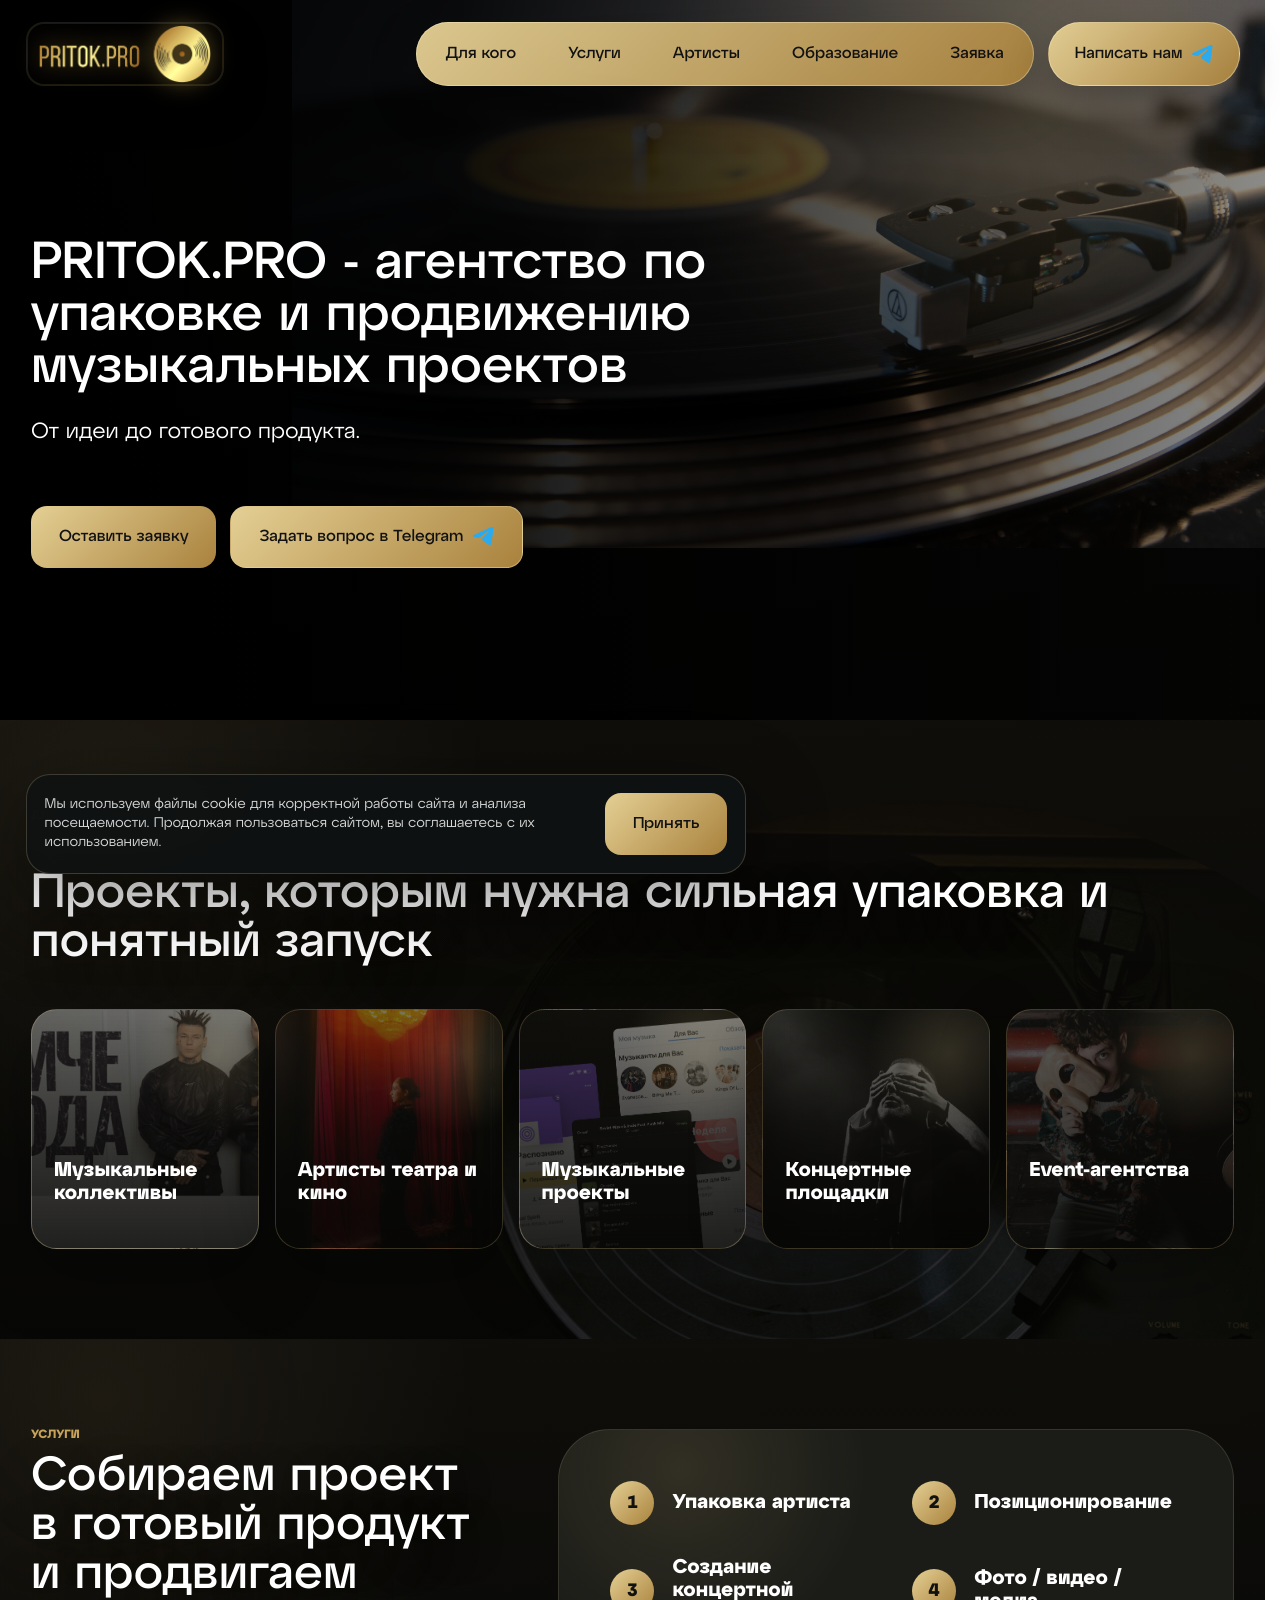
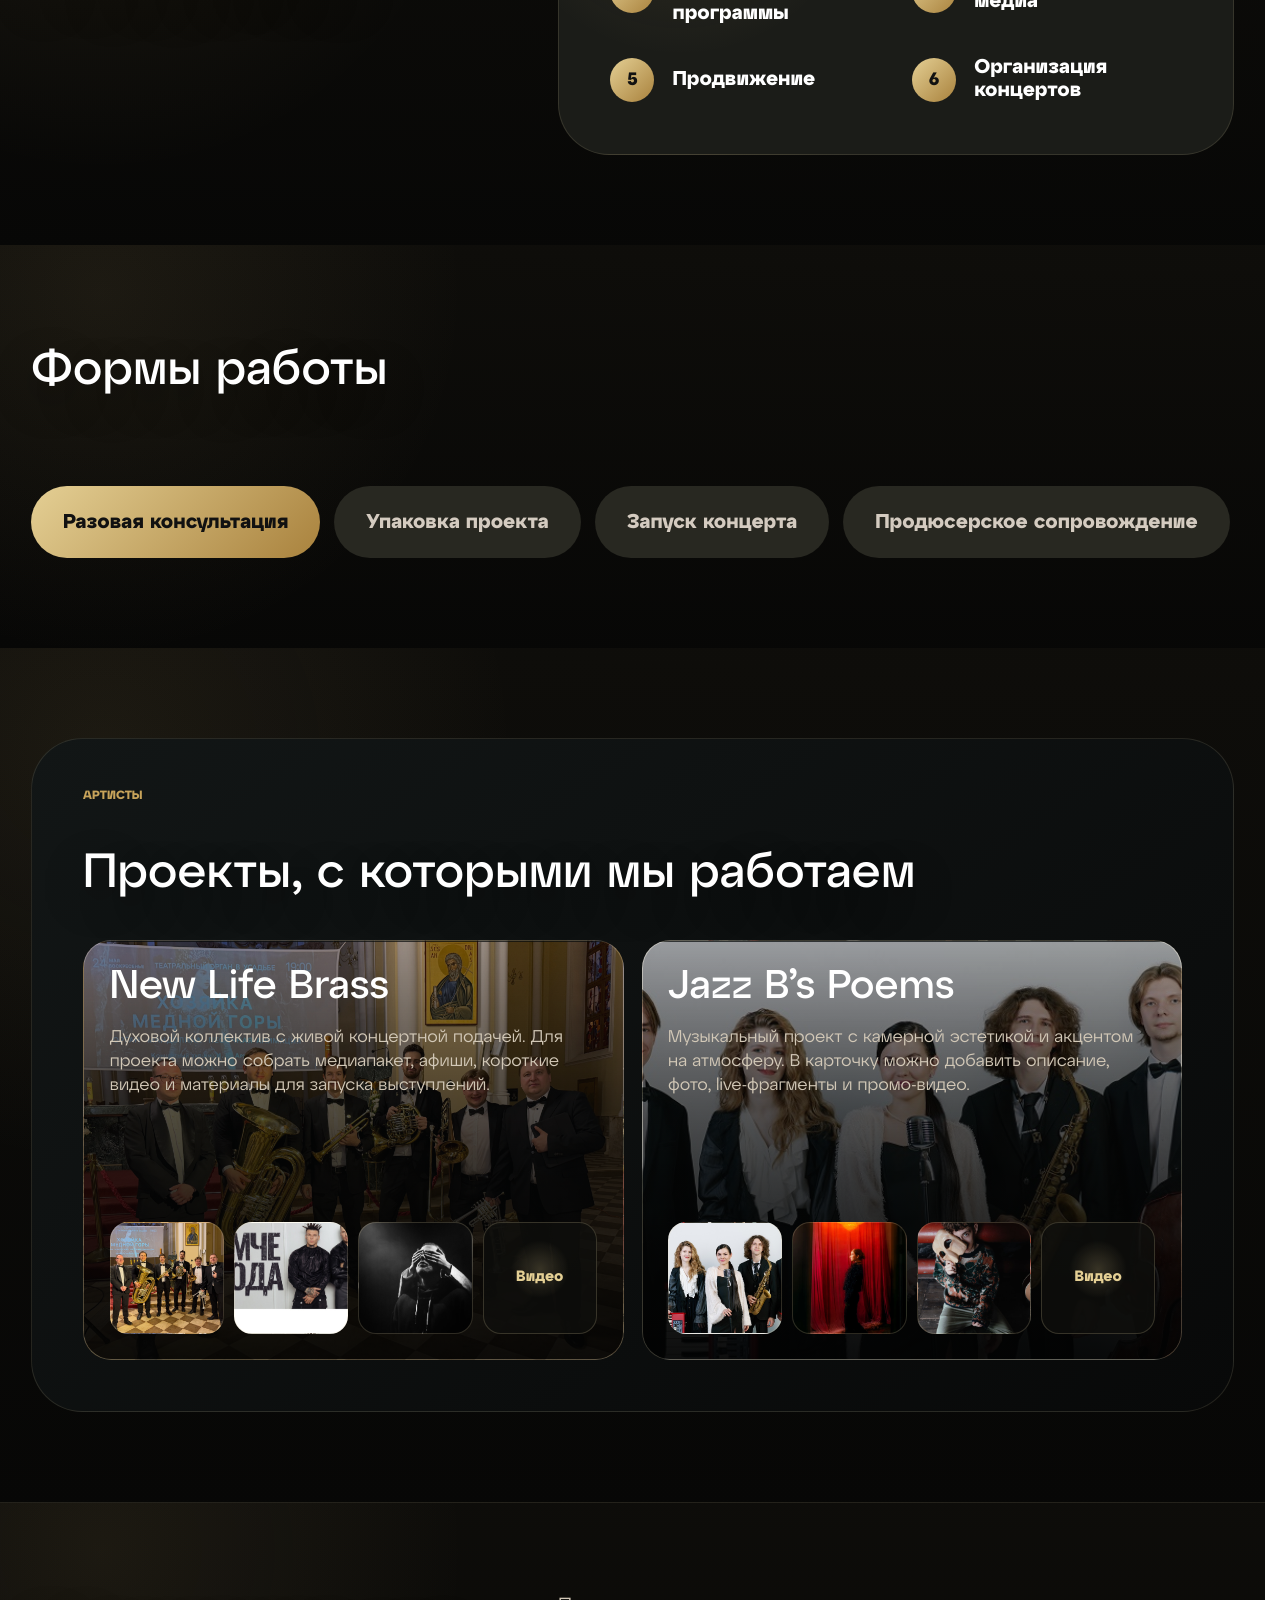
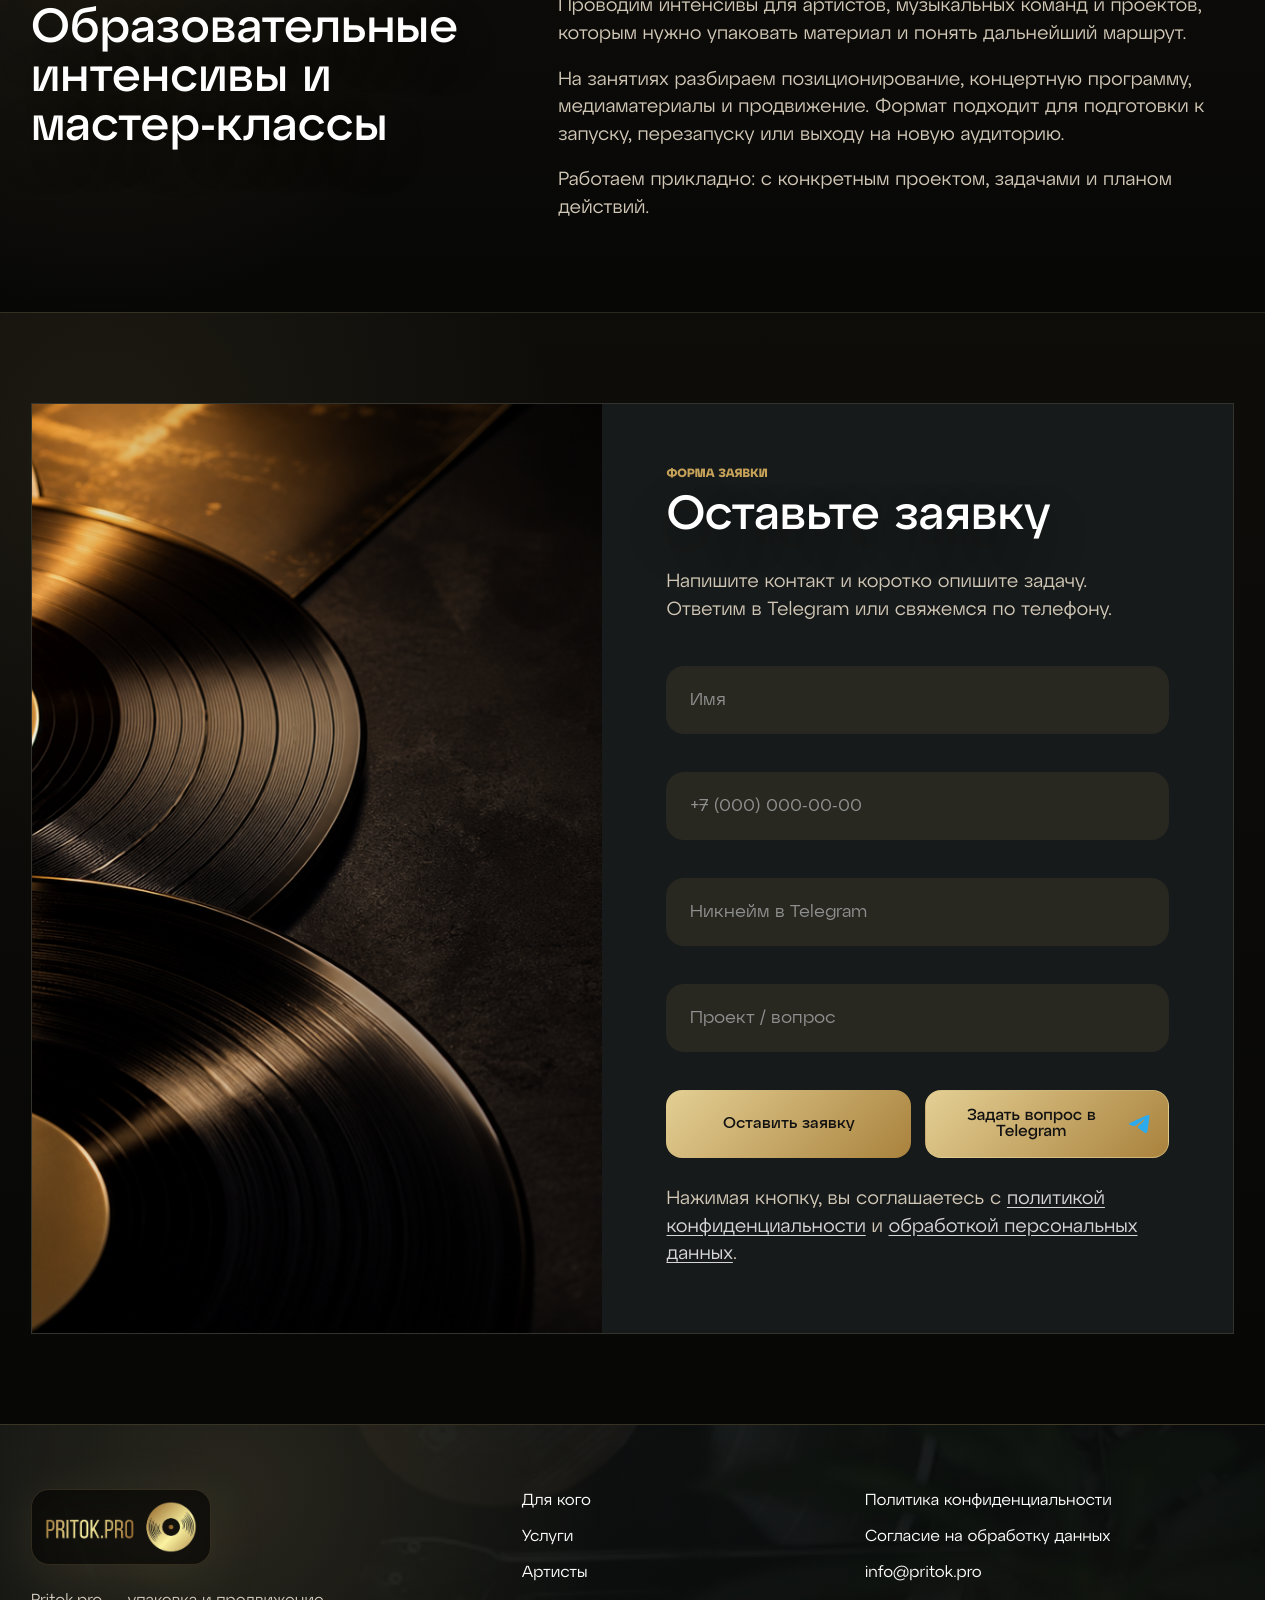
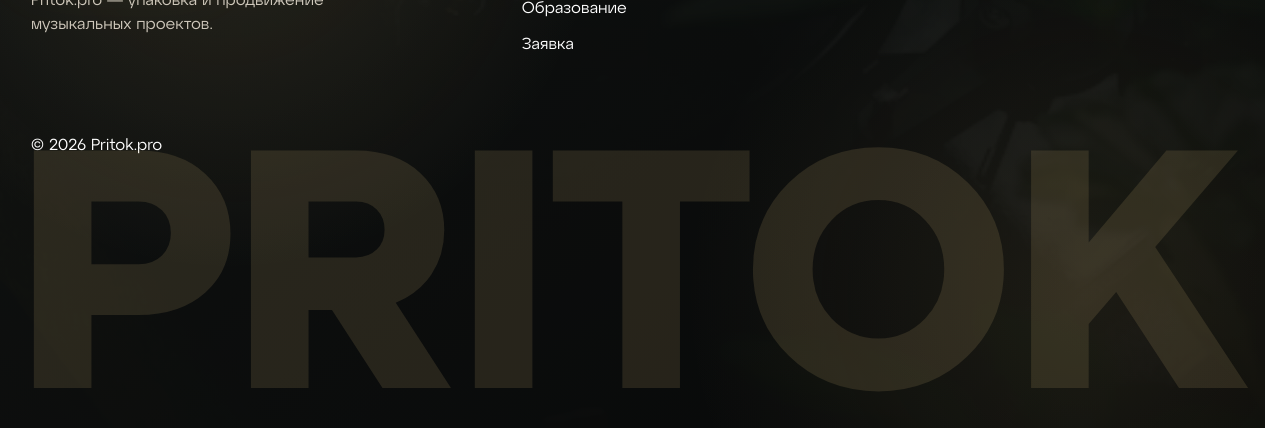
==== index.html @ 932393d8 "Remove card number badges" ====
<!doctype html>
<html lang="ru">
<head>
  <meta charset="utf-8">
  <meta name="viewport" content="width=device-width, initial-scale=1">
  <title>Pritok.pro — упаковка и продвижение музыкальных проектов</title>
  <link rel="icon" href="assets/favicon (2).png" type="image/x-icon">
  <meta name="description" content="Pritok.pro — агентство по упаковке и продвижению музыкальных проектов. От идеи до готового продукта.">
  <link rel="stylesheet" href="styles.css">
</head>
<body>
  <header class="site-header" aria-label="Главная навигация">
    <a class="brand" href="#top" aria-label="Pritok.pro">
      <img src="assets/pritok-logo.png" alt="Pritok.pro">
    </a>

    <nav class="header-nav" aria-label="Основное меню">
      <a href="#audience">Для кого</a>
      <a href="#services">Услуги</a>
      <a href="#artists">Артисты</a>
      <a href="#education">Образование</a>
      <a href="#contact">Заявка</a>
    </nav>

    <a class="header-telegram telegram-link" href="https://t.me/" target="_blank" rel="noreferrer">
      <span>Написать нам</span>
      <img class="telegram-icon" src="assets/Path-3.svg" alt="" aria-hidden="true">
    </a>

    <button class="menu-button" type="button" data-menu-open aria-label="Открыть меню" aria-expanded="false">
      <span></span>
      <span></span>
      <span></span>
    </button>
  </header>

  <aside class="service-menu" data-menu aria-hidden="true">
    <div class="service-menu__panel">
      <a href="#audience">Для кого мы работаем</a>
      <a href="#services">Услуги</a>
      <a href="#formats">Формы работы</a>
      <a href="#artists">Артисты</a>
      <a href="#education">Образование</a>
      <a href="#contact">Оставить заявку</a>
    </div>
    <a class="service-menu__telegram telegram-link" href="https://t.me/" target="_blank" rel="noreferrer">
      <span>Написать нам</span>
      <img class="telegram-icon" src="assets/Path-3.svg" alt="" aria-hidden="true">
    </a>
  </aside>

  <main id="top">
    <section class="hero section-dark" aria-labelledby="hero-title">
      <div class="hero-media" aria-hidden="true"></div>
      <div class="container hero__inner">
        <div class="hero-copy">
          <h1 id="hero-title">PRITOK.PRO - агентство по упаковке и продвижению музыкальных проектов</h1>
          <p class="hero-lead">От идеи до готового продукта.</p>
          <div class="hero-action">
            <a class="button button--primary" href="#contact">Оставить заявку</a>
            <a class="button button--dark telegram-link" href="https://t.me/" target="_blank" rel="noreferrer">
              <span>Задать вопрос в Telegram</span>
              <img class="telegram-icon" src="assets/Path-3.svg" alt="" aria-hidden="true">
            </a>
          </div>
        </div>
      </div>
    </section>

    <section id="audience" class="audience section-dark" aria-labelledby="audience-title">
      <div class="container">
        <div class="section-head">
          <p class="eyebrow">Для кого мы работаем</p>
          <h2 id="audience-title">Проекты, которым нужна сильная упаковка и понятный запуск</h2>
        </div>

        <div class="audience-grid" aria-label="Категории клиентов">
          <article class="audience-card">
            <h3>Музыкальные коллективы</h3>
          </article>
          <article class="audience-card">
            <h3>Артисты театра и кино</h3>
          </article>
          <article class="audience-card">
            <h3>Музыкальные проекты</h3>
          </article>
          <article class="audience-card">
            <h3>Концертные площадки</h3>
          </article>
          <article class="audience-card audience-card--wide">
            <h3>Event-агентства</h3>
          </article>
        </div>
      </div>
    </section>

    <section id="services" class="services section-dark" aria-labelledby="services-title">
      <div class="container services-layout">
        <div class="services-copy">
          <p class="eyebrow">Услуги</p>
          <h2 id="services-title">Собираем проект в готовый продукт и продвигаем</h2>
        </div>
        <div class="services-board">
          <ol class="service-list">
            <li><span>1</span><p>Упаковка артиста</p></li>
            <li><span>2</span><p>Позиционирование</p></li>
            <li><span>3</span><p>Создание концертной программы</p></li>
            <li><span>4</span><p>Фото / видео / медиа</p></li>
            <li><span>5</span><p>Продвижение</p></li>
            <li><span>6</span><p>Организация концертов</p></li>
          </ol>
        </div>
      </div>
    </section>

    <section id="formats" class="formats section-dark" aria-labelledby="formats-title">
      <div class="container formats-layout">
        <h2 id="formats-title">Формы работы</h2>
        <div class="format-pills" aria-label="Формы работы">
          <span>Разовая консультация</span>
          <span>Упаковка проекта</span>
          <span>Запуск концерта</span>
          <span>Продюсерское сопровождение</span>
        </div>
      </div>
    </section>

    <section id="artists" class="artists-section section-dark" aria-labelledby="artists-title">
      <div class="container artists-layout">
        <div class="section-head">
          <p class="eyebrow">Артисты</p>
          <h2 id="artists-title">Проекты, с которыми мы работаем</h2>
        </div>
        <div class="artist-list">
          <article class="artist-card artist-card--newlife">
            <div class="artist-card__content">
              <h3>New Life Brass</h3>
              <p>Духовой коллектив с живой концертной подачей. Для проекта можно собрать медиапакет, афиши, короткие видео и материалы для запуска выступлений.</p>
            </div>
            <div class="artist-media" aria-label="Материалы New Life Brass">
              <div class="artist-media__item artist-media__photo artist-media__photo--main"></div>
              <div class="artist-media__item artist-media__photo artist-media__photo--second"></div>
              <div class="artist-media__item artist-media__photo artist-media__photo--third"></div>
              <div class="artist-media__item artist-media__video"><span>Видео</span></div>
            </div>
          </article>
          <article class="artist-card artist-card--jazz">
            <div class="artist-card__content">
              <h3>Jazz B’s Poems</h3>
              <p>Музыкальный проект с камерной эстетикой и акцентом на атмосферу. В карточку можно добавить описание, фото, live-фрагменты и промо-видео.</p>
            </div>
            <div class="artist-media" aria-label="Материалы Jazz B’s Poems">
              <div class="artist-media__item artist-media__photo artist-media__photo--main"></div>
              <div class="artist-media__item artist-media__photo artist-media__photo--second"></div>
              <div class="artist-media__item artist-media__photo artist-media__photo--third"></div>
              <div class="artist-media__item artist-media__video"><span>Видео</span></div>
            </div>
          </article>
        </div>
      </div>
    </section>

    <section id="education" class="education section-dark" aria-labelledby="education-title">
      <div class="container education-layout">
        <div>
          <h2 id="education-title">Образовательные<br>интенсивы и<br>мастер-классы</h2>
        </div>
        <div class="education-text">
          <p>Проводим интенсивы для артистов, музыкальных команд и проектов, которым нужно упаковать материал и понять дальнейший маршрут.</p>
          <p>На занятиях разбираем позиционирование, концертную программу, медиаматериалы и продвижение. Формат подходит для подготовки к запуску, перезапуску или выходу на новую аудиторию.</p>
          <p>Работаем прикладно: с конкретным проектом, задачами и планом действий.</p>
        </div>
      </div>
    </section>

    <section id="contact" class="contact section-dark" aria-labelledby="contact-title">
      <div class="container contact-board">
        <div class="contact-visual" aria-hidden="true"></div>
        <div class="contact-content">
          <p class="eyebrow">Форма заявки</p>
          <h2 id="contact-title">Оставьте заявку</h2>
          <p>Напишите контакт и коротко опишите задачу. Ответим в Telegram или свяжемся по телефону.</p>
          <form class="contact-form" action="https://formsubmit.co/ajax/pritok.pro@mail.ru" method="POST" novalidate>
            <input type="hidden" name="_subject" value="Новая заявка с сайта Pritok.pro">
            <input type="hidden" name="_template" value="table">
            <input type="text" name="_honey" tabindex="-1" autocomplete="off" aria-hidden="true" class="form-honey">
            <label class="form-field">
              <input name="name" type="text" autocomplete="name" maxlength="80" placeholder="Имя" aria-label="Имя" data-validate="name">
              <span class="field-error" data-error-for="name" aria-live="polite"></span>
            </label>
            <label class="form-field">
              <input name="phone" type="tel" autocomplete="tel" inputmode="numeric" maxlength="18" placeholder="+7 (000) 000-00-00" aria-label="Телефон" data-validate="phone">
              <span class="field-error" data-error-for="phone" aria-live="polite"></span>
            </label>
            <label class="form-field">
              <input name="telegram" type="text" maxlength="32" placeholder="Никнейм в Telegram" aria-label="Никнейм в Telegram" data-validate="telegram">
              <span class="field-error" data-error-for="telegram" aria-live="polite"></span>
            </label>
            <label class="form-field">
              <input name="comment" type="text" maxlength="420" placeholder="Проект / вопрос" aria-label="Проект или вопрос" data-validate="comment">
              <span class="field-error" data-error-for="comment" aria-live="polite"></span>
            </label>
            <div class="contact-actions">
              <button class="button button--primary" type="submit">Оставить заявку</button>
              <a class="button button--dark telegram-link" href="https://t.me/" target="_blank" rel="noreferrer">
                <span>Задать вопрос в Telegram</span>
                <img class="telegram-icon" src="assets/Path-3.svg" alt="" aria-hidden="true">
              </a>
            </div>
          </form>
          <p class="form-note">Нажимая кнопку, вы соглашаетесь с <a href="privacy.html">политикой конфиденциальности</a> и <a href="consent.html">обработкой персональных данных</a>.</p>
          <p class="form-status" data-form-status role="status" aria-live="polite" hidden>Заявка подготовлена. Подключите обработчик формы для отправки.</p>
        </div>
      </div>
    </section>
  </main>

  <footer class="site-footer">
    <div class="container footer-layout">
      <div>
        <img class="footer-logo" src="assets/pritok-logo.png" alt="Pritok.pro">
        <p>Pritok.pro — упаковка и продвижение музыкальных проектов.</p>
      </div>
      <nav aria-label="Нижнее меню">
        <a href="#audience">Для кого</a>
        <a href="#services">Услуги</a>
        <a href="#artists">Артисты</a>
        <a href="#education">Образование</a>
        <a href="#contact">Заявка</a>
      </nav>
      <nav aria-label="Документы">
        <a href="privacy.html">Политика конфиденциальности</a>
        <a href="consent.html">Согласие на обработку данных</a>
        <a href="mailto:info@pritok.pro">info@pritok.pro</a>
      </nav>
    </div>
    <div class="footer-bottom container">
      <span>© 2026 Pritok.pro</span>
      <span class="footer-wordmark" aria-hidden="true">PRITOK</span>
    </div>
  </footer>

  <div class="cookie-banner" data-cookie-banner hidden>
    <p>Мы используем файлы cookie для корректной работы сайта и анализа посещаемости. Продолжая пользоваться сайтом, вы соглашаетесь с их использованием.</p>
    <button class="button button--primary" type="button" data-cookie-accept>Принять</button>
  </div>

  <script src="app.js"></script>
</body>
</html>
---- styles.css ----
@font-face {
  font-family: "AtypDisplay";
  src: url("assets/AtypDisplay-Regular.woff") format("woff");
  font-weight: 400;
  font-style: normal;
  font-display: swap;
}

@font-face {
  font-family: "AtypDisplay";
  src: url("assets/AtypDisplay-Medium.woff") format("woff");
  font-weight: 500;
  font-style: normal;
  font-display: swap;
}

@font-face {
  font-family: "AtypDisplay";
  src: url("assets/AtypDisplay-Bold.woff") format("woff");
  font-weight: 700;
  font-style: normal;
  font-display: swap;
}

:root {
  --black: #070706;
  --ink: #15130f;
  --panel: #1b1c18;
  --panel-2: #282821;
  --line: rgba(244, 226, 178, 0.2);
  --soft-line: rgba(244, 226, 178, 0.12);
  --white: #fff;
  --muted: #d2c8b7;
  --gold: #d6b978;
  --orange: #c7a35a;
  --orange-dark: #a9823d;
  --gold-soft: #e4cf94;
  --container: min(1780px, calc(100vw - clamp(56px, 6vw, 104px)));
  --radius-pill: 999px;
  --radius-panel: 34px;
}

* {
  box-sizing: border-box;
}

html {
  scroll-behavior: smooth;
  scrollbar-gutter: stable;
}

body {
  margin: 0;
  min-width: 320px;
  overflow-x: hidden;
  background:
    radial-gradient(circle at 14% 8%, rgba(214, 185, 120, 0.18), transparent 30%),
    radial-gradient(circle at 88% 34%, rgba(214, 185, 120, 0.1), transparent 34%),
    linear-gradient(180deg, #0c0b08 0%, var(--black) 34%, #0d0c09 100%);
  color: var(--white);
  font-family: "AtypDisplay", Arial, sans-serif;
  text-rendering: geometricPrecision;
  -webkit-font-smoothing: antialiased;
}

body.is-locked {
  overflow: hidden;
  padding-right: var(--scrollbar-compensation, 0px);
}

a {
  color: inherit;
  text-decoration: none;
}

button,
input {
  font: inherit;
}

button {
  color: inherit;
}

img {
  display: block;
  max-width: 100%;
}

h1,
h2,
h3,
p {
  margin: 0;
}

.container {
  width: var(--container);
  margin: 0 auto;
}

.section-dark {
  background:
    radial-gradient(circle at 8% 12%, rgba(214, 185, 120, 0.08), transparent 30%),
    linear-gradient(180deg, rgba(14, 13, 10, 0.96), rgba(7, 7, 6, 0.98));
  color: var(--white);
}

.eyebrow {
  color: var(--orange);
  font-size: clamp(12px, 0.84vw, 16px);
  font-weight: 700;
  letter-spacing: 0;
  text-transform: uppercase;
}

.site-header {
  position: fixed;
  top: 0;
  left: 0;
  z-index: 80;
  display: grid;
  width: 100vw;
  grid-template-columns: auto 1fr auto auto;
  align-items: center;
  gap: 14px;
  padding: 22px clamp(16px, 2vw, 38px);
  pointer-events: none;
}

.brand,
.header-nav,
.header-telegram,
.menu-button {
  pointer-events: auto;
}

.brand {
  display: flex;
  width: clamp(188px, 14vw, 268px);
  height: clamp(58px, 4.8vw, 88px);
  align-items: center;
  justify-content: center;
  padding: 7px 10px;
  border: 1px solid rgba(255, 255, 255, 0.1);
  border-radius: 18px;
  background: rgba(0, 0, 0, 0.72);
  box-shadow: 0 18px 42px rgba(0, 0, 0, 0.34), inset 0 0 0 1px rgba(216, 184, 95, 0.12);
  backdrop-filter: blur(14px);
}

.brand img {
  width: 100%;
  filter: drop-shadow(0 0 12px rgba(216, 184, 95, 0.42)) contrast(1.12) saturate(1.08);
}

.header-nav {
  justify-self: end;
  display: flex;
  align-items: center;
  gap: 8px;
  padding: 8px;
  border-radius: var(--radius-pill);
  background: linear-gradient(135deg, rgba(228, 207, 148, 0.96), rgba(169, 130, 61, 0.94));
  box-shadow: 0 18px 48px rgba(0, 0, 0, 0.28), inset 0 0 0 1px rgba(255, 246, 213, 0.35);
  backdrop-filter: blur(18px);
}

.header-nav a {
  display: inline-flex;
  min-height: 48px;
  align-items: center;
  justify-content: center;
  gap: 10px;
  padding: 0 22px;
  border-radius: var(--radius-pill);
  color: #111;
  font-size: clamp(14px, 1.02vw, 19px);
  font-weight: 500;
  line-height: 1;
  transition: background-color 180ms ease, color 180ms ease, transform 180ms ease;
}

.header-nav a:hover,
.header-nav a:focus-visible {
  background: rgba(255, 248, 228, 0.36);
  color: #111;
  transform: translateY(-1px);
}

.telegram-link {
  gap: 10px;
}

.header-telegram {
  justify-self: end;
  display: inline-flex;
  min-height: 64px;
  align-items: center;
  justify-content: center;
  padding: 0 26px;
  border: 1px solid rgba(255, 246, 213, 0.36);
  border-radius: var(--radius-pill);
  background: linear-gradient(135deg, rgba(228, 207, 148, 0.98), rgba(169, 130, 61, 0.96));
  color: #111;
  font-size: clamp(14px, 1.02vw, 19px);
  font-weight: 500;
  line-height: 1;
  box-shadow: 0 18px 48px rgba(0, 0, 0, 0.32);
  backdrop-filter: blur(18px);
  transition: background-color 180ms ease, border-color 180ms ease, transform 180ms ease;
}

.header-telegram:hover,
.header-telegram:focus-visible {
  border-color: rgba(255, 248, 228, 0.7);
  background: linear-gradient(135deg, #ead9a7, #b28d45);
  transform: translateY(-1px);
}

.telegram-icon {
  width: 21px;
  height: 19px;
  flex: 0 0 auto;
  object-fit: contain;
}

.menu-button {
  position: relative;
  display: none;
  width: clamp(60px, 5vw, 96px);
  height: clamp(50px, 4.35vw, 84px);
  place-items: center;
  border: 0;
  border-radius: var(--radius-pill);
  background: linear-gradient(135deg, var(--gold-soft), var(--orange-dark));
  color: #111;
  cursor: pointer;
  transition: background-color 180ms ease, transform 180ms ease;
}

.menu-button:hover {
  background: var(--orange-dark);
  transform: translateY(-1px);
}

.menu-button span {
  position: absolute;
  width: 26px;
  height: 3px;
  border-radius: 4px;
  background: #111;
  transition: transform 260ms ease, opacity 180ms ease;
}

.menu-button span:nth-child(1) {
  transform: translateY(-8px);
}

.menu-button span:nth-child(3) {
  transform: translateY(8px);
}

.menu-button.is-open span:nth-child(1) {
  transform: rotate(45deg);
}

.menu-button.is-open span:nth-child(2) {
  opacity: 0;
}

.menu-button.is-open span:nth-child(3) {
  transform: rotate(-45deg);
}

.service-menu {
  position: fixed;
  display: none;
  top: 0;
  left: 0;
  z-index: 70;
  width: 100vw;
  height: 100dvh;
  padding: 118px clamp(16px, 2vw, 38px) 26px;
  background: linear-gradient(180deg, rgba(0, 0, 0, 0.98), rgba(0, 0, 0, 0.86));
  opacity: 0;
  transform: translateY(-100%);
  overflow-x: hidden;
  overflow-y: auto;
  overscroll-behavior: contain;
  pointer-events: none;
  transition: transform 420ms cubic-bezier(0.22, 1, 0.36, 1), opacity 280ms ease;
  backdrop-filter: blur(18px);
}

.service-menu.is-open {
  opacity: 1;
  transform: translateY(0);
  pointer-events: auto;
}

.service-menu__panel {
  display: grid;
  grid-template-columns: repeat(6, minmax(0, 1fr));
  gap: 12px;
  width: var(--container);
  margin: 0 auto;
  padding: 14px;
  border: 1px solid var(--soft-line);
  border-radius: 28px;
  background: rgba(18, 21, 21, 0.92);
  box-shadow: 0 28px 80px rgba(0, 0, 0, 0.48);
}

.service-menu__panel a {
  position: relative;
  overflow: hidden;
  display: flex;
  min-height: 116px;
  align-items: flex-end;
  padding: 18px;
  border: 1px solid transparent;
  border-radius: 20px;
  background:
    linear-gradient(180deg, rgba(17, 21, 21, 0.34), rgba(17, 21, 21, 0.88)),
    var(--panel-2);
  background-position: center;
  background-size: cover;
  color: var(--white);
  font-size: clamp(15px, 1.05vw, 20px);
  font-weight: 700;
  line-height: 1.1;
  transition: border-color 180ms ease, background-color 180ms ease, transform 180ms ease;
}

.service-menu__panel a:hover {
  border-color: rgba(214, 185, 120, 0.5);
  transform: translateY(-2px);
}

.service-menu__panel a:nth-child(1) {
  background-image:
    linear-gradient(180deg, rgba(17, 21, 21, 0.36), rgba(17, 21, 21, 0.9)),
    url("assets/audience-collectives.jpg");
  background-position: center 22%;
}

.service-menu__panel a:nth-child(2) {
  background-image:
    radial-gradient(circle at 72% 20%, rgba(228, 207, 148, 0.28), transparent 34%),
    linear-gradient(180deg, rgba(17, 21, 21, 0.24), rgba(17, 21, 21, 0.9)),
    url("assets/vinyl-grooves.jpg");
  background-position: center 48%;
}

.service-menu__panel a:nth-child(3) {
  background-image:
    radial-gradient(circle at 28% 26%, rgba(228, 207, 148, 0.26), transparent 32%),
    linear-gradient(180deg, rgba(17, 21, 21, 0.26), rgba(17, 21, 21, 0.9)),
    url("assets/vinyl-dusty.jpg");
  background-position: center;
}

.service-menu__panel a:nth-child(4) {
  background-image:
    linear-gradient(180deg, rgba(17, 21, 21, 0.36), rgba(17, 21, 21, 0.9)),
    url("assets/newlifebrass.jpg");
  background-position: center 36%;
}

.service-menu__panel a:nth-child(5) {
  background-image:
    linear-gradient(180deg, rgba(17, 21, 21, 0.36), rgba(17, 21, 21, 0.9)),
    url("assets/audience-theatre.jpg");
  background-position: center 44%;
}

.service-menu__panel a:nth-child(6) {
  background-image:
    radial-gradient(circle at 76% 22%, rgba(228, 207, 148, 0.24), transparent 30%),
    linear-gradient(180deg, rgba(17, 21, 21, 0.28), rgba(17, 21, 21, 0.9)),
    url("assets/vinyl-grooves.jpg");
  background-position: center 56%;
}

.service-menu__telegram {
  display: inline-flex;
  width: min(420px, var(--container));
  min-height: 64px;
  align-items: center;
  justify-content: center;
  margin: 16px auto 0;
  padding: 0 28px;
  border: 1px solid rgba(43, 171, 238, 0.28);
  border-radius: var(--radius-pill);
  background:
    linear-gradient(135deg, rgba(43, 171, 238, 0.12), rgba(214, 185, 120, 0.08)),
    rgba(20, 23, 23, 0.92);
  color: var(--white);
  font-size: clamp(15px, 1vw, 18px);
  font-weight: 500;
  line-height: 1;
  box-shadow: 0 18px 46px rgba(0, 0, 0, 0.28);
  transition: border-color 180ms ease, background-color 180ms ease, transform 180ms ease;
}

.service-menu__telegram:hover,
.service-menu__telegram:focus-visible {
  border-color: rgba(43, 171, 238, 0.58);
  background:
    linear-gradient(135deg, rgba(43, 171, 238, 0.16), rgba(214, 185, 120, 0.1)),
    #202423;
  transform: translateY(-2px);
}



.hero {
  position: relative;
  min-height: clamp(720px, 47vw, 900px);
  overflow: hidden;
}

.hero-media {
  position: absolute;
  inset: 0;
  background-image:
    radial-gradient(circle at 78% 16%, rgba(228, 207, 148, 0.2), transparent 28%),
    url("assets/hkanb2vhy6lxyzerl1n1e30ztfgisfhm.webp");
  background-position: top right;
  background-repeat: no-repeat;
  background-size: min(1180px, 76vw) auto;
  opacity: 0.96;
}

.hero::after {
  position: absolute;
  inset: 0;
  background:
    radial-gradient(circle at 80% 12%, rgba(214, 185, 120, 0.12), transparent 30%),
    linear-gradient(90deg, #000 0%, rgba(0, 0, 0, 0.93) 36%, rgba(0, 0, 0, 0.44) 100%);
  content: "";
}

.hero__inner {
  position: relative;
  z-index: 1;
  display: flex;
  min-height: inherit;
  align-items: center;
  padding-top: 86px;
}

.hero-copy {
  width: min(850px, 58vw);
  min-width: 0;
}

.hero h1 {
  margin-top: 0;
  font-size: clamp(46px, 3.9vw, 78px);
  font-weight: 500;
  line-height: 1.02;
  letter-spacing: 0;
}

.hero-lead {
  margin-top: 24px;
  color: var(--white);
  font-size: clamp(22px, 1.55vw, 28px);
  line-height: 1.25;
}

.hero-action {
  display: flex;
  flex-wrap: wrap;
  gap: 14px;
  margin-top: 58px;
}

.button {
  display: inline-flex;
  min-height: 62px;
  align-items: center;
  justify-content: center;
  gap: 10px;
  border: 0;
  border-radius: 16px;
  cursor: pointer;
  padding: 0 28px;
  font-size: clamp(16px, 1.05vw, 19px);
  font-weight: 500;
  line-height: 1;
  transition: background-color 180ms ease, border-color 180ms ease, transform 180ms ease;
}

.button:hover {
  transform: translateY(-1px);
}

.button--primary {
  background: linear-gradient(135deg, var(--gold-soft), var(--orange-dark));
  color: #111;
}

.button--primary:hover {
  background: linear-gradient(135deg, #ead9a7, #b28d45);
}

.button--dark {
  border: 1px solid var(--line);
  background: var(--panel-2);
  color: var(--white);
}

.button--dark:hover {
  border-color: rgba(254, 85, 0, 0.54);
  background: #2a2f2e;
}

.button--dark.telegram-link {
  border-color: rgba(228, 207, 148, 0.5);
  background: linear-gradient(135deg, var(--gold-soft), var(--orange-dark));
  color: #111;
}

.button--dark.telegram-link:hover {
  border-color: rgba(228, 207, 148, 0.76);
  background: linear-gradient(135deg, #ead9a7, #b28d45);
}

.audience,
.services,
.formats,
.artists-section,
.education,
.contact {
  padding: clamp(90px, 7vw, 136px) 0;
}

.section-head {
  display: grid;
  grid-template-columns: minmax(0, 0.85fr) minmax(360px, 1.15fr);
  gap: 48px;
  align-items: end;
  margin-bottom: clamp(34px, 3.2vw, 62px);
}

.section-head h2 {
  grid-column: 1 / -1;
  max-width: 1080px;
  color: var(--white);
  font-size: clamp(40px, 3.55vw, 68px);
  font-weight: 500;
  line-height: 1;
  text-shadow: 0 16px 40px rgba(0, 0, 0, 0.48);
}

.audience {
  position: relative;
  overflow: hidden;
}

.audience .section-head {
  position: relative;
  z-index: 2;
}

.audience::before {
  position: absolute;
  right: -10vw;
  bottom: -10vw;
  width: 72vw;
  height: 52vw;
  background-image: url("assets/photo-1603850121303-d4ade9e5ba65.avif");
  background-position: center;
  background-repeat: no-repeat;
  background-size: cover;
  border-radius: 50%;
  filter: saturate(0.76) sepia(0.18);
  opacity: 0.24;
  content: "";
}

.audience-grid {
  position: relative;
  z-index: 1;
  display: grid;
  grid-template-columns: repeat(5, minmax(0, 1fr));
  gap: 16px;
}

.audience-card {
  position: relative;
  min-height: clamp(240px, 18vw, 346px);
  overflow: hidden;
  padding: clamp(22px, 1.7vw, 32px);
  border: 1px solid rgba(214, 185, 120, 0.22);
  border-radius: clamp(24px, 2vw, 38px);
  background:
    radial-gradient(circle at 78% 18%, rgba(214, 185, 120, 0.16), transparent 28%),
    linear-gradient(180deg, rgba(24, 23, 18, 0.56), rgba(18, 17, 13, 0.78)),
    linear-gradient(145deg, rgba(35, 34, 27, 0.98), rgba(18, 17, 13, 0.96));
  background-position: center;
  background-size: cover;
  box-shadow: 0 26px 70px rgba(0, 0, 0, 0.32);
  transition: border-color 180ms ease, transform 180ms ease, background-color 180ms ease;
}

.audience-card:hover {
  border-color: rgba(228, 207, 148, 0.55);
  transform: translateY(-4px);
}

.audience-card::after {
  position: absolute;
  inset: 0;
  background:
    radial-gradient(circle at 82% 18%, rgba(228, 207, 148, 0.16), transparent 30%),
    linear-gradient(180deg, rgba(0, 0, 0, 0.08), rgba(0, 0, 0, 0.54));
  content: "";
}

.audience-card:nth-child(1) {
  background-image:
    linear-gradient(180deg, rgba(24, 23, 18, 0.54), rgba(18, 17, 13, 0.78)),
    url("assets/audience-collectives.jpg");
  background-position: center;
}

.audience-card:nth-child(2) {
  background-image:
    linear-gradient(180deg, rgba(24, 23, 18, 0.54), rgba(18, 17, 13, 0.78)),
    url("assets/audience-theatre.jpg");
  background-position: center 42%;
}

.audience-card:nth-child(3) {
  background-image:
    linear-gradient(180deg, rgba(24, 23, 18, 0.54), rgba(18, 17, 13, 0.78)),
    url("assets/audience-projects.png");
  background-position: center 42%;
}

.audience-card:nth-child(4) {
  background-image:
    linear-gradient(180deg, rgba(24, 23, 18, 0.54), rgba(18, 17, 13, 0.78)),
    url("assets/audience-venues.jpg");
  background-position: center;
}

.audience-card:nth-child(5) {
  background-image:
    linear-gradient(180deg, rgba(24, 23, 18, 0.54), rgba(18, 17, 13, 0.78)),
    url("assets/audience-events.jpg");
  background-position: center 34%;
}

.audience-card h3 {
  position: relative;
  z-index: 1;
  margin-top: clamp(120px, 10vw, 190px);
  font-size: clamp(20px, 1.35vw, 26px);
  font-weight: 700;
  line-height: 1.08;
}

.services-layout,
.education-layout {
  display: grid;
  grid-template-columns: minmax(280px, 0.8fr) minmax(0, 1.2fr);
  gap: clamp(40px, 6vw, 116px);
  align-items: start;
}

.services-copy,
.education-copy,
.contact-content {
  min-width: 0;
}

.services-copy h2,
.formats h2,
.education h2,
.contact h2 {
  margin-top: 12px;
  max-width: 720px;
  color: var(--white);
  font-size: clamp(40px, 3.55vw, 68px);
  font-weight: 500;
  line-height: 1;
  overflow-wrap: break-word;
  text-shadow: 0 16px 40px rgba(0, 0, 0, 0.42);
}

.services-copy p,
.formats-layout > p,
.education-text,
.contact-content > p {
  max-width: 700px;
  margin-top: 28px;
  color: var(--muted);
  font-size: clamp(18px, 1.28vw, 21px);
  line-height: 1.42;
}

.services-copy > .eyebrow,
.contact-content > .eyebrow,
.section-head > .eyebrow {
  max-width: none;
  margin-top: 0;
  color: var(--orange);
  font-size: clamp(12px, 0.84vw, 16px);
  font-weight: 700;
  line-height: 1;
  text-transform: uppercase;
}

.services-board {
  border: 1px solid var(--soft-line);
  border-radius: clamp(32px, 4vw, 76px);
  background:
    radial-gradient(circle at 18% 12%, rgba(214, 185, 120, 0.12), transparent 30%),
    var(--panel);
  padding: clamp(30px, 4vw, 76px);
  overflow: hidden;
}

.service-list {
  display: grid;
  grid-template-columns: 1fr 1fr;
  gap: clamp(24px, 2.5vw, 48px);
  margin: 0;
  padding: 0;
  list-style: none;
}

.service-list li {
  display: grid;
  grid-template-columns: 44px 1fr;
  gap: 18px;
  align-items: center;
}

.service-list span {
  display: grid;
  width: 44px;
  aspect-ratio: 1;
  place-items: center;
  border-radius: 50%;
  background: linear-gradient(135deg, var(--gold-soft), var(--orange-dark));
  color: #111;
  font-size: 18px;
  font-weight: 700;
}

.service-list p {
  font-size: clamp(18px, 1.12vw, 21px);
  font-weight: 700;
  line-height: 1.18;
}

.formats-layout {
  display: grid;
  grid-template-columns: 1fr;
  gap: 42px;
  align-items: end;
}

.formats-layout > p {
  display: none;
  max-width: 520px;
  margin-top: 0;
  justify-self: end;
  color: var(--white);
  font-weight: 700;
}

.format-pills {
  grid-column: 1 / -1;
  display: flex;
  flex-wrap: wrap;
  gap: 14px;
  margin-top: 48px;
}

.format-pills span {
  display: grid;
  min-height: 72px;
  place-items: center;
  border-radius: var(--radius-pill);
  background: var(--panel-2);
  color: #d4cbc0;
  padding: 2px clamp(24px, 2.5vw, 48px) 0;
  font-size: clamp(18px, 1.12vw, 21px);
  font-weight: 700;
  line-height: 1;
  text-align: center;
}

.format-pills span:first-child {
  background: linear-gradient(135deg, var(--gold-soft), var(--orange-dark));
  color: #111;
}

.artists-section {
  position: relative;
}

.artists-layout {
  padding: clamp(34px, 4vw, 76px);
  border: 1px solid var(--soft-line);
  border-radius: clamp(32px, 4vw, 72px);
  background: linear-gradient(145deg, #121616, #080909);
}

.artist-list {
  display: grid;
  grid-template-columns: repeat(2, minmax(0, 1fr));
  gap: 18px;
}

.artist-list article {
  position: relative;
  overflow: hidden;
  display: grid;
  min-height: clamp(420px, 32vw, 560px);
  align-content: space-between;
  gap: 28px;
  padding: clamp(24px, 2vw, 38px);
  border: 1px solid var(--line);
  border-radius: clamp(26px, 2.2vw, 42px);
  background:
    linear-gradient(180deg, rgba(12, 15, 15, 0.18), rgba(12, 15, 15, 0.78)),
    radial-gradient(circle at 85% 10%, rgba(216, 184, 95, 0.18), transparent 34%),
    var(--panel);
  background-position: center;
  background-size: cover;
}

.artist-list article::after {
  position: absolute;
  inset: 0;
  background: linear-gradient(180deg, rgba(0, 0, 0, 0.18), rgba(0, 0, 0, 0.78));
  content: "";
}

.artist-list article:nth-child(1) {
  background-image:
    linear-gradient(180deg, rgba(12, 15, 15, 0.2), rgba(12, 15, 15, 0.78)),
    url("assets/newlifebrass.jpg");
  background-position: center 34%;
}

.artist-list article:nth-child(2) {
  background-image:
    linear-gradient(180deg, rgba(12, 15, 15, 0.2), rgba(12, 15, 15, 0.78)),
    url("assets/jazz.jpg");
  background-position: center 38%;
}

.artist-list article > * {
  position: relative;
  z-index: 1;
}

.artist-list h3 {
  margin-top: 0;
  font-size: clamp(34px, 2.8vw, 52px);
  font-weight: 500;
  line-height: 1;
}

.artist-card__content {
  max-width: 560px;
}

.artist-card__content p {
  max-width: 520px;
  margin-top: 18px;
  color: var(--muted);
  font-size: clamp(16px, 1vw, 18px);
  line-height: 1.42;
}

.artist-media {
  display: grid;
  grid-template-columns: repeat(4, minmax(0, 1fr));
  gap: 10px;
}

.artist-media__item {
  min-height: 112px;
  overflow: hidden;
  border: 1px solid rgba(244, 226, 178, 0.18);
  border-radius: 18px;
  background-position: center;
  background-size: cover;
}

.artist-media__video {
  display: grid;
  place-items: center;
  background:
    radial-gradient(circle at 50% 42%, rgba(228, 207, 148, 0.2), transparent 34%),
    rgba(15, 15, 13, 0.82);
  color: var(--gold-soft);
  font-size: 15px;
  font-weight: 700;
}

.artist-card--newlife .artist-media__photo--main {
  background-image: url("assets/newlifebrass.jpg");
}

.artist-card--newlife .artist-media__photo--second {
  background-image: url("assets/audience-collectives.jpg");
}

.artist-card--newlife .artist-media__photo--third {
  background-image: url("assets/audience-venues.jpg");
}

.artist-card--jazz .artist-media__photo--main {
  background-image: url("assets/jazz.jpg");
}

.artist-card--jazz .artist-media__photo--second {
  background-image: url("assets/audience-theatre.jpg");
}

.artist-card--jazz .artist-media__photo--third {
  background-image: url("assets/audience-events.jpg");
}

.education {
  border-top: 1px solid var(--soft-line);
  border-bottom: 1px solid var(--soft-line);
}

.education-text {
  display: grid;
  gap: 18px;
  margin-top: 0;
}

.contact-board {
  display: grid;
  min-height: 720px;
  grid-template-columns: 0.95fr 1.05fr;
  overflow: hidden;
  border: 1px solid var(--soft-line);
  border-radius: 0;
  background: #171a1a;
}

.contact-visual {
  position: relative;
  overflow: hidden;
  min-height: 720px;
  background:
    linear-gradient(90deg, rgba(0, 0, 0, 0.04), rgba(0, 0, 0, 0.52)),
    url("assets/contact-vinyl-photo.png");
  background-position: center;
  background-repeat: no-repeat;
  background-size: cover;
}


.contact-content {
  padding: clamp(52px, 5vw, 96px);
}

.contact-form {
  display: grid;
  gap: 14px;
  margin-top: 42px;
}

.contact-form .form-honey {
  position: absolute !important;
  left: -9999px !important;
  width: 1px !important;
  height: 1px !important;
  min-height: 0 !important;
  border: 0 !important;
  padding: 0 !important;
  opacity: 0;
  pointer-events: none;
}

.form-field {
  position: relative;
  display: grid;
  gap: 8px;
}

.contact-form input {
  width: 100%;
  height: 68px;
  border: 0;
  border-radius: 18px;
  background: var(--panel-2);
  color: var(--white);
  outline: 0;
  padding: 0 24px;
  font-size: 18px;
  transition: background-color 180ms ease, box-shadow 180ms ease;
}

.contact-form input::placeholder {
  color: #8f8f8f;
}

.contact-form input:focus {
  box-shadow: inset 0 0 0 1px rgba(228, 207, 148, 0.74), 0 0 0 4px rgba(214, 185, 120, 0.08);
}

.form-field.is-invalid input {
  background: rgba(66, 31, 31, 0.52);
  box-shadow: inset 0 0 0 1px rgba(255, 118, 118, 0.72);
}

.form-field.is-valid input {
  box-shadow: inset 0 0 0 1px rgba(214, 185, 120, 0.5);
}

.field-error {
  min-height: 16px;
  color: #ffb0a6;
  font-size: 12px;
  font-weight: 500;
  line-height: 1.25;
  opacity: 0;
  transform: translateY(-3px);
  transition: opacity 160ms ease, transform 160ms ease;
}

.form-field.is-invalid .field-error {
  opacity: 1;
  transform: translateY(0);
}

.contact-actions {
  display: grid;
  grid-template-columns: 1fr 1fr;
  gap: 14px;
}

.contact-actions .button {
  min-width: 0;
  min-height: 68px;
  padding: 0 18px;
  text-align: center;
}

.form-note {
  margin-top: 22px;
  color: #868686;
  font-size: 13px;
  line-height: 1.45;
}

.form-note a {
  color: #d7d7d7;
  text-decoration: underline;
  text-underline-offset: 3px;
}

.form-status {
  margin-top: 14px;
  border: 1px solid rgba(214, 185, 120, 0.34);
  border-radius: 16px;
  background: rgba(214, 185, 120, 0.12);
  color: #f0dfaa;
  padding: 14px 16px;
  font-size: 14px;
  line-height: 1.35;
}

.form-status.is-error {
  border-color: rgba(255, 118, 118, 0.44);
  background: rgba(66, 31, 31, 0.34);
  color: #ffb0a6;
}

.contact-form button:disabled {
  cursor: wait;
  opacity: 0.72;
}

.site-footer {
  position: relative;
  overflow: hidden;
  border-top: 1px solid rgba(214, 185, 120, 0.22);
  background:
    radial-gradient(circle at 18% 12%, rgba(214, 185, 120, 0.16), transparent 32%),
    radial-gradient(circle at 86% 78%, rgba(214, 185, 120, 0.12), transparent 34%),
    linear-gradient(145deg, #121514 0%, #070808 100%);
  color: var(--white);
  padding: clamp(52px, 5vw, 96px) 0 0;
}

.site-footer::before {
  position: absolute;
  inset: 0;
  background-image:
    linear-gradient(180deg, rgba(8, 9, 9, 0.6), rgba(8, 9, 9, 0.92)),
    url("assets/photo-1526394931762-90052e97b376.avif");
  background-position: center;
  background-repeat: no-repeat;
  background-size: cover;
  opacity: 0.18;
  content: "";
}

.footer-layout {
  position: relative;
  z-index: 2;
  display: grid;
  grid-template-columns: minmax(280px, 1.2fr) minmax(180px, 0.8fr) minmax(280px, 1fr);
  gap: 48px;
  align-items: start;
}

.footer-logo {
  width: clamp(180px, 14vw, 270px);
  margin-bottom: 24px;
  border: 1px solid rgba(214, 185, 120, 0.18);
  border-radius: 18px;
  background: rgba(0, 0, 0, 0.62);
  padding: 10px 12px;
  filter: drop-shadow(0 12px 28px rgba(214, 185, 120, 0.16));
}

.footer-layout p,
.footer-layout a,
.footer-bottom {
  font-size: clamp(15px, 1vw, 19px);
  line-height: 1.5;
}

.footer-layout p {
  max-width: 360px;
  color: #cfc8bc;
}

.footer-layout nav {
  display: grid;
  gap: 12px;
  justify-items: start;
}

.footer-layout a {
  display: inline-flex;
  width: fit-content;
  max-width: 100%;
  justify-self: start;
}

.footer-layout a:hover {
  color: var(--gold-soft);
  text-decoration: underline;
  text-underline-offset: 4px;
}

.footer-bottom {
  position: relative;
  z-index: 1;
  display: flex;
  min-height: clamp(270px, 23vw, 442px);
  align-items: flex-start;
  justify-content: space-between;
  margin-top: clamp(62px, 6vw, 116px);
}

.footer-wordmark {
  position: absolute;
  left: 50%;
  bottom: 0;
  display: block;
  width: 100vw;
  color: rgba(214, 185, 120, 0.14);
  font-size: clamp(86px, 26.5vw, 510px);
  font-weight: 700;
  line-height: 0.8;
  text-align: center;
  white-space: nowrap;
  transform: translateX(-50%);
  pointer-events: none;
}

.cookie-banner {
  position: fixed;
  left: clamp(16px, 2vw, 38px);
  right: auto;
  bottom: clamp(16px, 2vw, 38px);
  z-index: 120;
  display: grid;
  grid-template-columns: minmax(0, 1fr) auto;
  gap: 18px;
  width: min(720px, calc(100vw - 32px));
  align-items: center;
  border: 1px solid var(--line);
  border-radius: 24px;
  background: rgba(15, 18, 18, 0.96);
  box-shadow: 0 24px 80px rgba(0, 0, 0, 0.46);
  padding: 18px;
  backdrop-filter: blur(16px);
}

.cookie-banner p {
  color: #d7d7d7;
  font-size: 14px;
  line-height: 1.35;
}

.cookie-banner[hidden] {
  display: none;
}



.legal-page {
  background: #f3f2ee;
  color: #111;
}

.legal-header {
  padding: 34px 0;
  background: #000;
  color: #fff;
}

.legal-header .container {
  display: flex;
  align-items: center;
  justify-content: space-between;
  gap: 24px;
}

.legal-header img {
  width: clamp(160px, 15vw, 220px);
}

.legal-header a:not(.brand-link) {
  color: #fff;
  font-weight: 700;
  font-size: 16px;
}

.legal-document {
  width: min(900px, calc(100vw - 48px));
  margin: 0 auto;
  padding: 72px 0 96px;
}

.legal-document h1 {
  max-width: 100%;
  font-size: clamp(34px, 4vw, 64px);
  font-weight: 500;
  line-height: 1.08;
  overflow-wrap: anywhere;
}

.legal-document h2 {
  margin-top: 42px;
  font-size: clamp(23px, 2vw, 28px);
  line-height: 1.16;
  overflow-wrap: anywhere;
}

.legal-document p,
.legal-document li {
  color: #333;
  font-size: 18px;
  line-height: 1.55;
  overflow-wrap: anywhere;
}

.legal-document a {
  color: #111;
  text-decoration: underline;
  text-underline-offset: 3px;
}

.legal-document p {
  margin-top: 18px;
}

.legal-document ul {
  margin: 18px 0 0;
  padding-left: 24px;
}

@media (min-width: 1024px) and (max-width: 1440px) {
  .brand {
    width: clamp(198px, 15vw, 232px);
    height: clamp(62px, 5vw, 78px);
  }

  .header-nav a,
  .header-telegram,
  .button {
    font-size: 16px;
  }

  .eyebrow {
    font-size: 14px;
  }

  .hero h1 {
    font-size: 52px;
    line-height: 1;
  }

  .section-head h2,
  .services-copy h2,
  .formats h2,
  .education h2,
  .contact h2 {
    font-size: 48px;
    line-height: 1.02;
  }

  .hero-lead {
    font-size: 22px;
    line-height: 1.34;
  }

  .services-copy p,
  .formats-layout > p,
  .education-text,
  .contact-content > p {
    font-size: 19px;
    line-height: 1.45;
  }

  .audience-card h3,
  .service-list p,
  .format-pills span {
    font-size: 20px;
    line-height: 1.14;
  }

  .artist-list h3 {
    font-size: 40px;
    line-height: 1.02;
  }

  .artist-card__content p {
    font-size: 17px;
  }

  .contact-form input {
    font-size: 18px;
  }

  .footer-layout p,
  .footer-layout a,
  .footer-bottom,
  .form-note {
    font-size: 16px;
  }
}

@media (max-width: 1100px) {
  .header-nav,
  .header-telegram {
    display: none;
  }

  .menu-button {
    display: grid;
    position: fixed;
    top: 18px;
    right: calc(18px + var(--scrollbar-compensation, 0px));
    z-index: 120;
  }

  .service-menu {
    display: block;
  }

  .site-header {
    grid-template-columns: auto auto;
    justify-content: space-between;
  }

  .service-menu__panel {
    grid-template-columns: repeat(2, minmax(0, 1fr));
    gap: 12px;
  }

  .service-menu__telegram {
    display: flex;
    width: min(520px, var(--container));
  }

  .service-menu__panel a {
    min-height: 250px;
    align-items: flex-end;
    padding: 24px;
    font-size: 22px;
  }

  .service-menu__panel a:nth-child(1),
  .service-menu__panel a:nth-child(6) {
    min-height: 280px;
  }

  .audience-grid {
    grid-template-columns: repeat(2, minmax(0, 1fr));
  }

  .audience-card--wide {
    grid-column: 1 / -1;
  }

  .artist-list {
    grid-template-columns: 1fr;
  }

  .artist-media__item {
    min-height: 140px;
  }

  .services-layout,
  .education-layout,
  .formats-layout,
  .contact-board {
    grid-template-columns: 1fr;
  }

  .formats-layout > p {
    justify-self: start;
  }

  .contact-visual {
    min-height: 480px;
  }

  .contact-content {
    padding: 38px 28px 42px;
  }

  .footer-layout {
    grid-template-columns: 1fr 1fr;
  }
}

@media (max-width: 680px) {
  html {
    scrollbar-gutter: auto;
  }

  body.is-locked {
    padding-right: 0;
  }

  :root {
    --container: calc(100vw - 40px);
  }

  .site-header {
    padding: 12px 8px;
  }

  .brand {
    width: 148px;
    height: 48px;
    border-radius: 14px;
  }

  .menu-button {
    width: 58px;
    height: 48px;
    top: 12px;
    right: calc(12px + var(--scrollbar-compensation, 0px));
  }

  .service-menu {
    height: 100dvh;
    padding: 88px 12px 20px;
    overflow-x: hidden;
    overflow-y: auto;
    -webkit-overflow-scrolling: touch;
  }

  .service-menu.is-open {
    opacity: 1;
    transform: translateY(0);
    pointer-events: auto;
  }

  .service-menu__panel {
    grid-template-columns: repeat(2, minmax(0, 1fr));
    gap: 10px;
    width: min(100%, calc(100vw - 24px));
    padding: 12px;
    border-radius: 26px;
  }

  .service-menu__panel a {
    min-height: 168px;
    align-items: flex-end;
    border-radius: 20px;
    padding: 16px;
    font-size: clamp(15px, 4.15vw, 17px);
    line-height: 1.08;
    background-size: cover;
  }

  .service-menu__panel a:nth-child(1),
  .service-menu__panel a:nth-child(6) {
    grid-column: auto;
    min-height: 168px;
  }

  .service-menu__telegram {
    width: min(100%, calc(100vw - 48px));
    min-height: 58px;
    margin-top: 12px;
    padding: 0 20px;
    font-size: 16px;
  }

 

  .hero {
    min-height: 680px;
  }

  .hero-media {
    background-position: top right -330px;
    background-size: 920px auto;
  }

  .hero::after {
    background:
      radial-gradient(circle at 80% 12%, rgba(214, 185, 120, 0.12), transparent 32%),
      linear-gradient(180deg, rgba(0, 0, 0, 0.66), #000 72%);
  }

  .hero__inner {
    align-items: flex-end;
    padding: 120px 0 70px;
  }

  .hero-copy {
    width: 100%;
  }

  .hero h1,
  .section-head h2,
  .services-copy h2,
  .formats h2,
  .education h2,
  .contact h2 {
    max-width: 100%;
    overflow-wrap: break-word;
    font-size: 25px;
    line-height: 1.12;
  }

  .hero-lead,
  .services-copy p,
  .formats-layout > p,
  .education-text,
  .contact-content > p {
    max-width: 100%;
    font-size: 16px;
    line-height: 1.42;
  }

  .hero-action,
  .contact-actions {
    grid-template-columns: 1fr;
    flex-direction: column;
  }

  .button {
    width: 100%;
    padding-right: 18px;
    padding-left: 18px;
  }

  .audience,
  .services,
  .formats,
  .artists-section,
  .education,
  .contact {
    padding: 68px 0;
  }

  .section-head {
    display: block;
  }

  .section-head h2 {
    margin-top: 12px;
  }

  .audience-grid,
  .artist-list,
  .service-list {
    grid-template-columns: 1fr;
  }

  .audience-card,
  .artist-list article {
    min-height: 190px;
  }

  .audience-card h3 {
    margin-top: 78px;
  }

  .artist-list article {
    min-height: auto;
    gap: 22px;
  }

  .artist-list h3 {
    margin-top: 0;
  }

  .artist-card__content p {
    font-size: 15px;
  }

  .artist-media {
    grid-template-columns: repeat(2, minmax(0, 1fr));
  }

  .artist-media__item {
    min-height: 112px;
  }

  .format-pills span {
    width: 100%;
    min-height: 58px;
  }

  .services-board {
    min-height: auto;
    padding: 22px;
    border-radius: 28px;
  }

  .service-list {
    gap: 18px;
  }

  .service-list li {
    grid-template-columns: 38px 1fr;
    gap: 14px;
  }

  .service-list span {
    width: 38px;
    font-size: 15px;
  }

  .service-list p {
    font-size: 16px;
    line-height: 1.24;
  }

  .contact-visual {
    min-height: 350px;
  }

  .contact-form input,
  .contact-actions .button {
    height: 58px;
  }

  .footer-layout {
    grid-template-columns: 1fr;
    gap: 30px;
  }

  .footer-bottom {
    min-height: 210px;
    margin-top: 48px;
  }

  .footer-wordmark {
    font-size: clamp(86px, 26.5vw, 146px);
  }

  .cookie-banner {
    grid-template-columns: 1fr;
    left: 12px;
  
    width: calc(100vw - 24px);
    gap: 10px;
    border-radius: 18px;
    padding: 12px;
  }

  .cookie-banner p {
    font-size: 12px;
  }

  .cookie-banner .button {
    min-height: 48px;
  }

  .legal-header .container {
    align-items: flex-start;
    flex-direction: column;
  }

  .legal-page .container {
    width: calc(100vw - 32px);
  }

  .legal-header {
    padding: 24px 0 28px;
  }

  .legal-header img {
    width: 168px;
  }

  .legal-header a:not(.brand-link) {
    font-size: 15px;
  }

  .legal-document {
    width: calc(100vw - 32px);
    padding: 56px 0 72px;
  }

  .legal-document h1 {
    font-size: clamp(28px, 8vw, 36px);
    line-height: 1.08;
  }

  .legal-document h2 {
    margin-top: 34px;
    font-size: 22px;
    line-height: 1.18;
  }

  .legal-document p,
  .legal-document li {
    font-size: 16px;
    line-height: 1.55;
  }

  .legal-document ul {
    padding-left: 18px;
  }
}
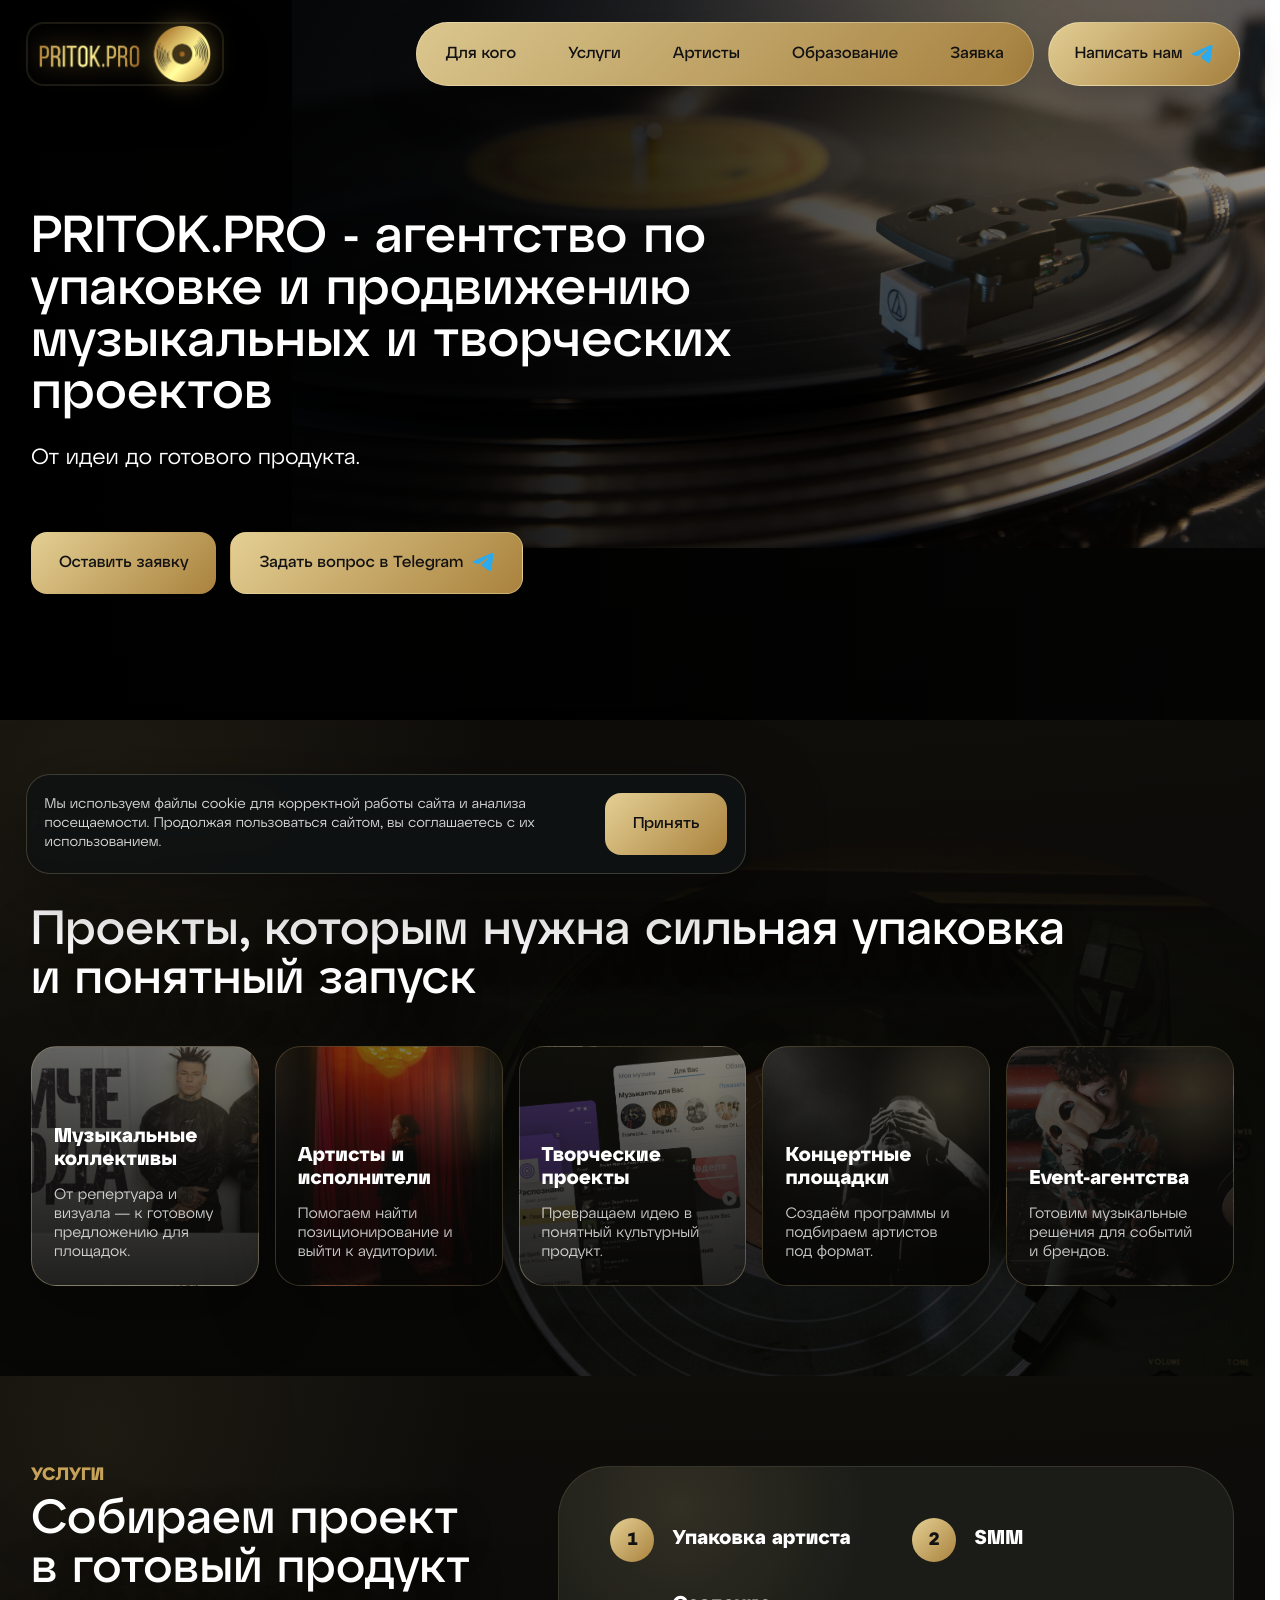
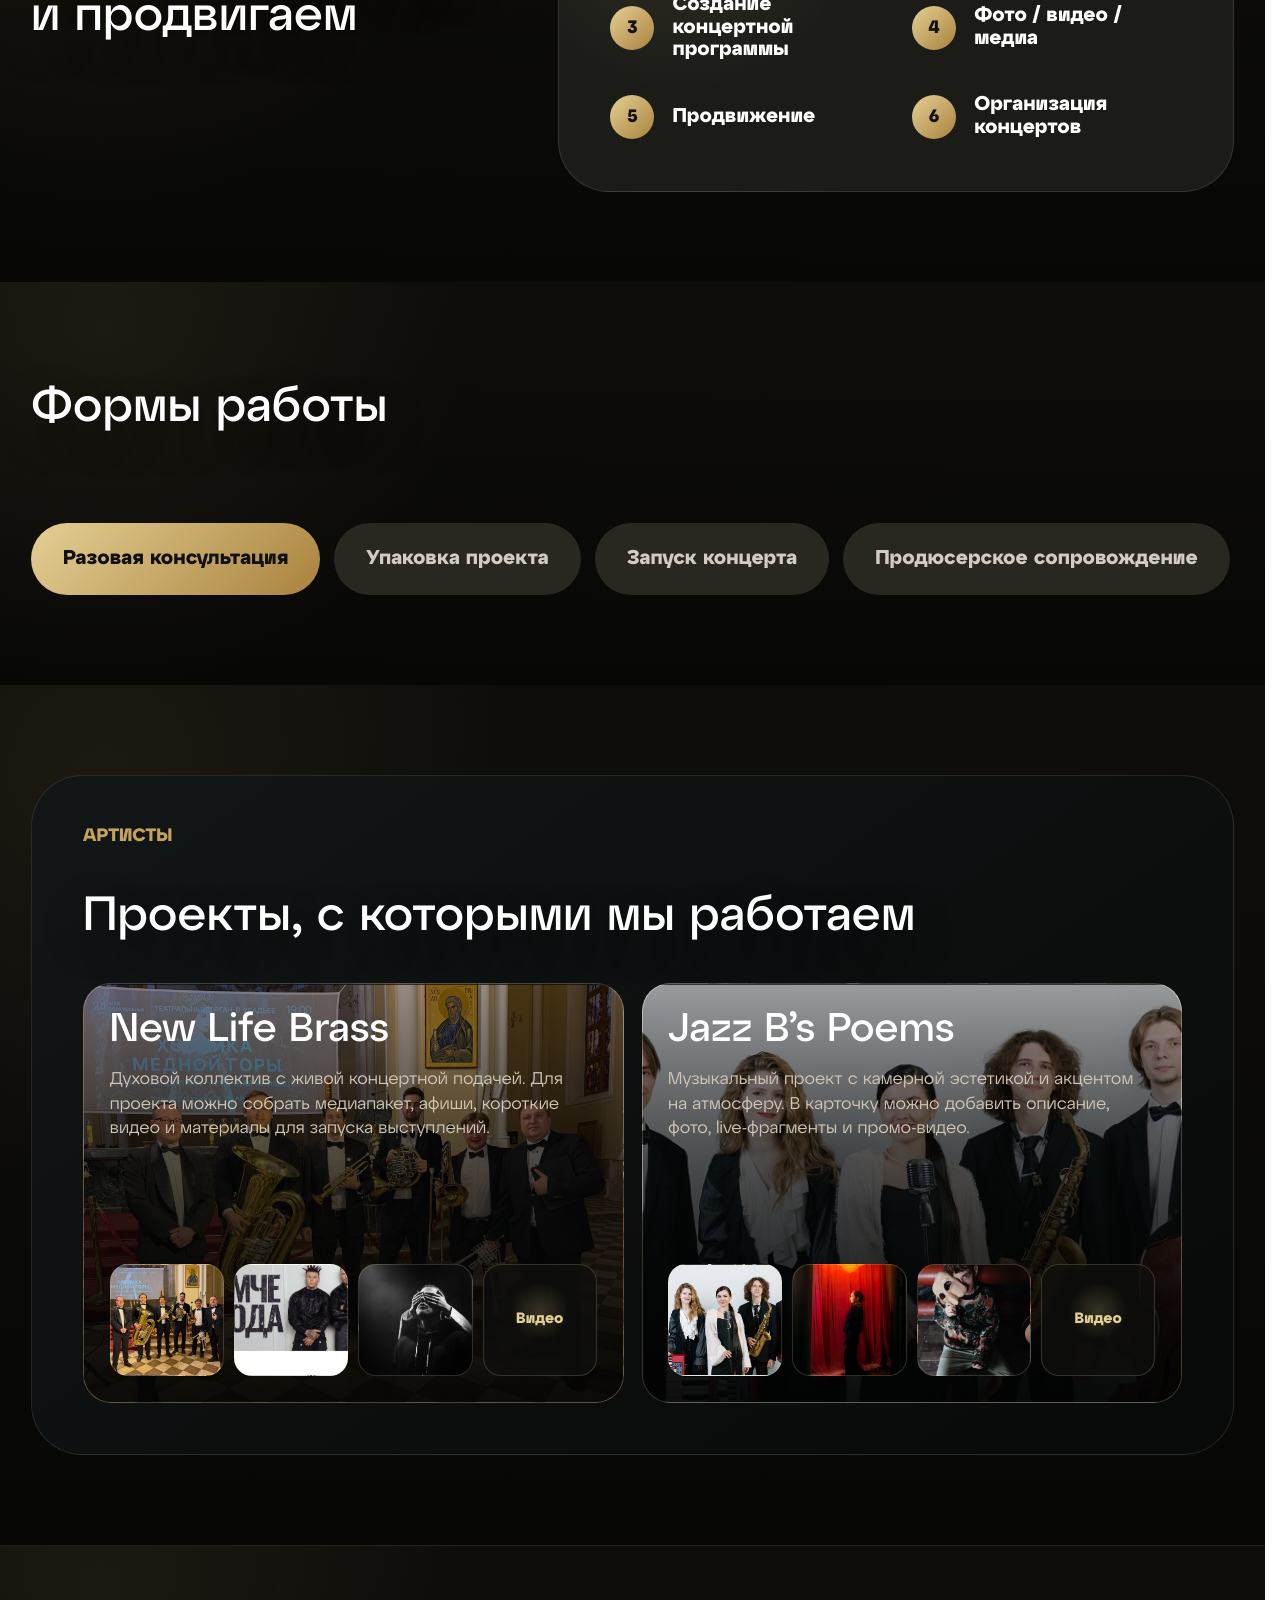
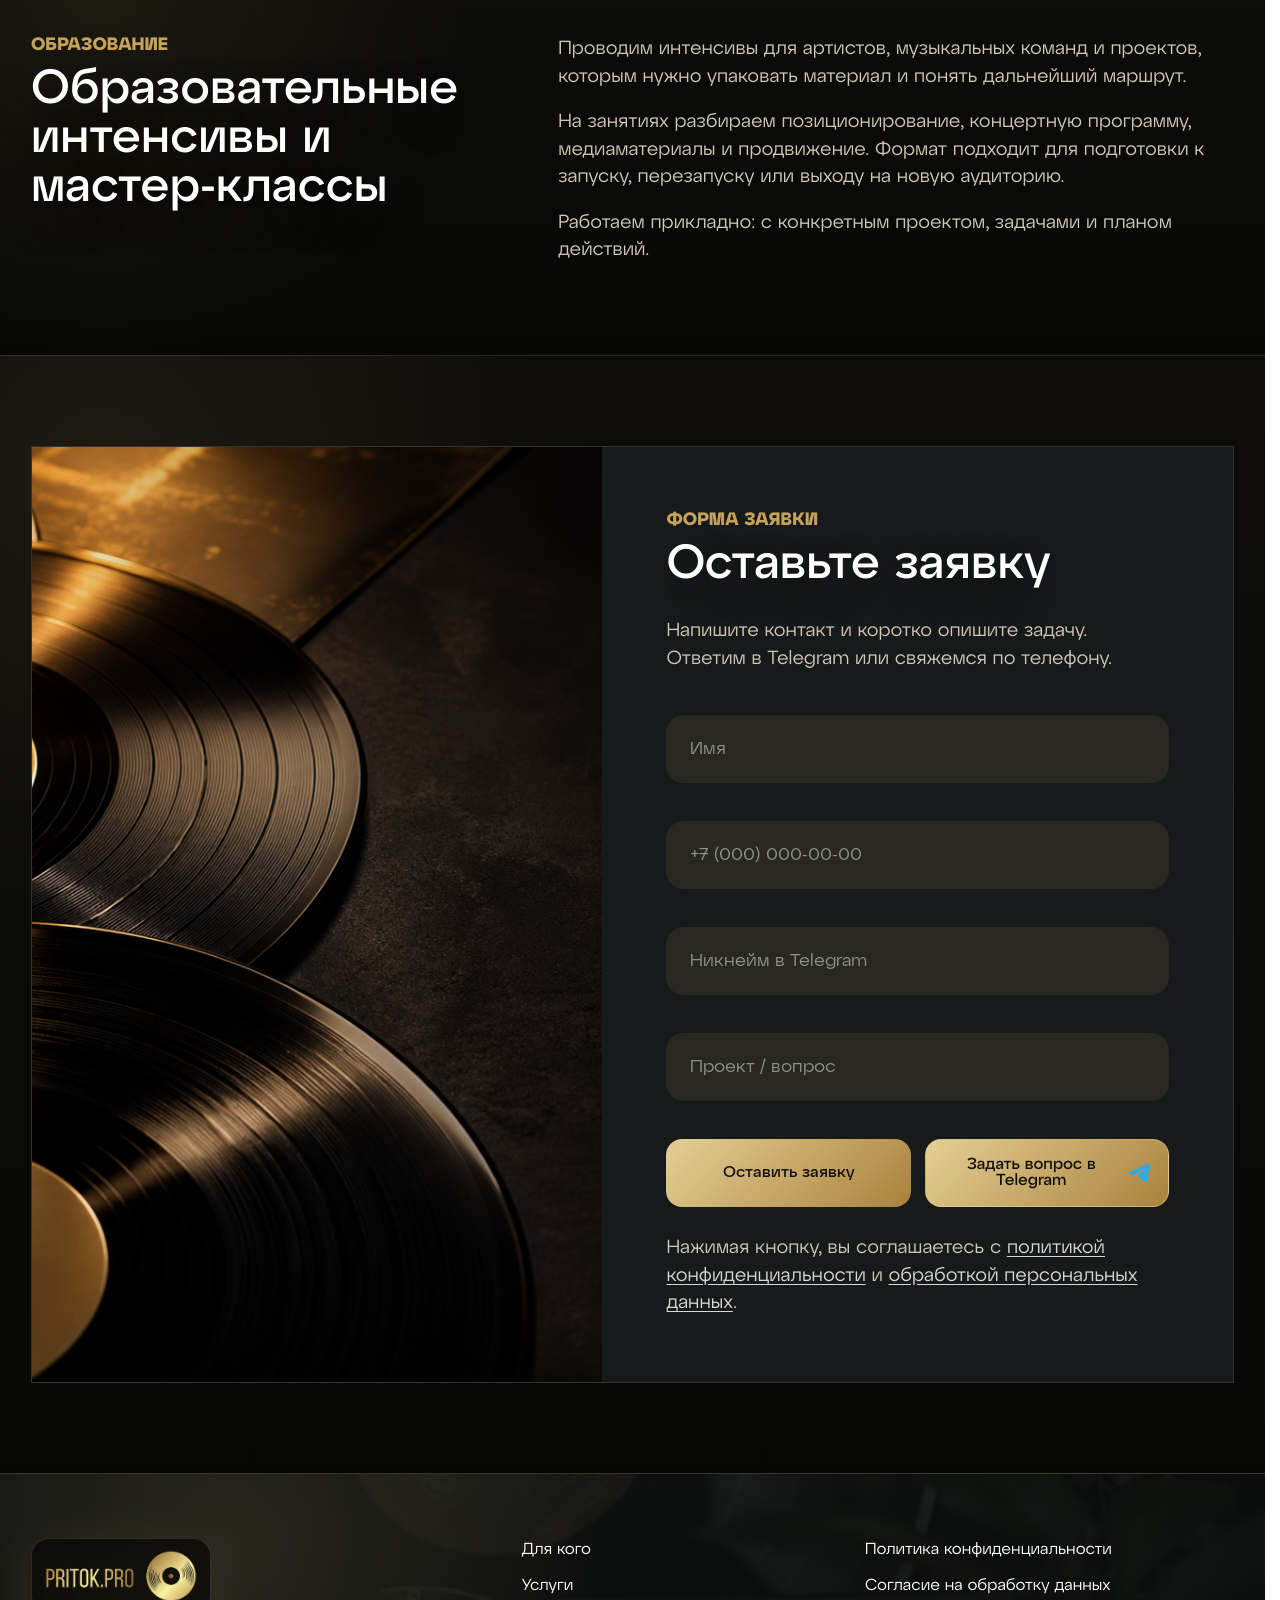
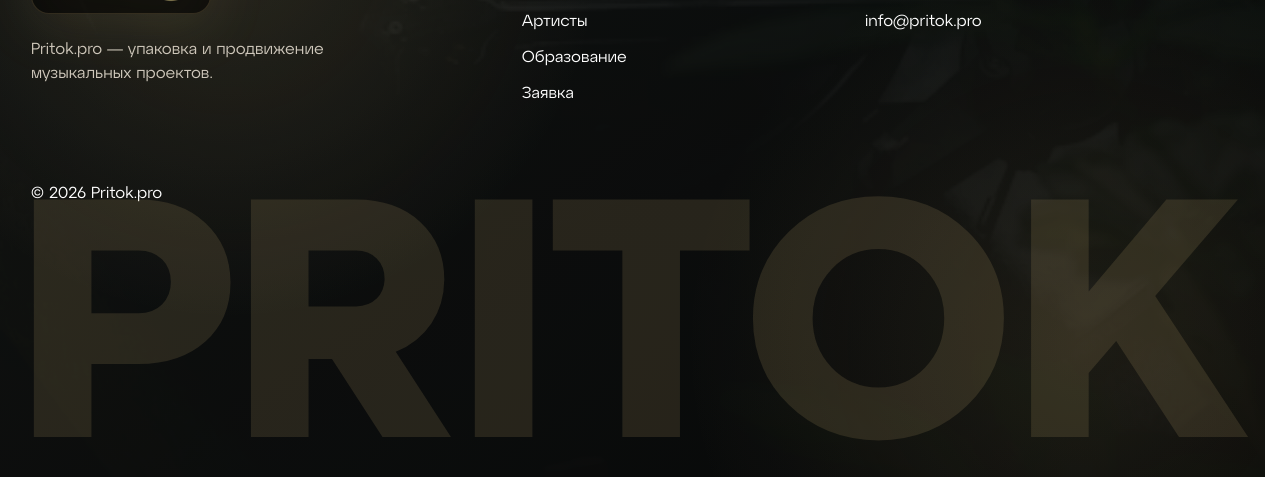
==== commit 2575acf3: "Update audience and education copy" ====
--- a/index.html
+++ b/index.html
@@ -54,7 +54,7 @@
       <div class="hero-media" aria-hidden="true"></div>
       <div class="container hero__inner">
         <div class="hero-copy">
-          <h1 id="hero-title">PRITOK.PRO - агентство по упаковке и продвижению музыкальных проектов</h1>
+          <h1 id="hero-title">PRITOK.PRO - агентство по упаковке и продвижению музыкальных и творческих проектов</h1>
           <p class="hero-lead">От идеи до готового продукта.</p>
           <div class="hero-action">
             <a class="button button--primary" href="#contact">Оставить заявку</a>
@@ -71,24 +71,29 @@
       <div class="container">
         <div class="section-head">
           <p class="eyebrow">Для кого мы работаем</p>
-          <h2 id="audience-title">Проекты, которым нужна сильная упаковка и понятный запуск</h2>
+          <h2 id="audience-title">Проекты, которым нужна сильная упаковка<br>и понятный запуск</h2>
         </div>
 
         <div class="audience-grid" aria-label="Категории клиентов">
           <article class="audience-card">
             <h3>Музыкальные коллективы</h3>
-          </article>
-          <article class="audience-card">
-            <h3>Артисты театра и кино</h3>
-          </article>
-          <article class="audience-card">
-            <h3>Музыкальные проекты</h3>
+            <p>От репертуара и визуала — к готовому предложению для площадок.</p>
+          </article>
+          <article class="audience-card">
+            <h3>Артисты и исполнители</h3>
+            <p>Помогаем найти позиционирование и выйти к аудитории.</p>
+          </article>
+          <article class="audience-card">
+            <h3>Творческие проекты</h3>
+            <p>Превращаем идею в понятный культурный продукт.</p>
           </article>
           <article class="audience-card">
             <h3>Концертные площадки</h3>
+            <p>Создаём программы и подбираем артистов под формат.</p>
           </article>
           <article class="audience-card audience-card--wide">
             <h3>Event-агентства</h3>
+            <p>Готовим музыкальные решения для событий и брендов.</p>
           </article>
         </div>
       </div>
@@ -103,7 +108,7 @@
         <div class="services-board">
           <ol class="service-list">
             <li><span>1</span><p>Упаковка артиста</p></li>
-            <li><span>2</span><p>Позиционирование</p></li>
+            <li><span>2</span><p>SMM</p></li>
             <li><span>3</span><p>Создание концертной программы</p></li>
             <li><span>4</span><p>Фото / видео / медиа</p></li>
             <li><span>5</span><p>Продвижение</p></li>
@@ -163,6 +168,7 @@
     <section id="education" class="education section-dark" aria-labelledby="education-title">
       <div class="container education-layout">
         <div>
+          <p class="eyebrow">Образование</p>
           <h2 id="education-title">Образовательные<br>интенсивы и<br>мастер-классы</h2>
         </div>
         <div class="education-text">
--- a/styles.css
+++ b/styles.css
@@ -556,6 +556,10 @@
   text-shadow: 0 16px 40px rgba(0, 0, 0, 0.48);
 }
 
+.audience .section-head h2 {
+  margin-top: clamp(22px, 2.4vw, 46px);
+}
+
 .audience {
   position: relative;
   overflow: hidden;
@@ -592,7 +596,12 @@
 
 .audience-card {
   position: relative;
+  display: flex;
+  min-width: 0;
   min-height: clamp(240px, 18vw, 346px);
+  flex-direction: column;
+  justify-content: flex-end;
+  gap: 14px;
   overflow: hidden;
   padding: clamp(22px, 1.7vw, 32px);
   border: 1px solid rgba(214, 185, 120, 0.22);
@@ -659,10 +668,18 @@
 .audience-card h3 {
   position: relative;
   z-index: 1;
-  margin-top: clamp(120px, 10vw, 190px);
   font-size: clamp(20px, 1.35vw, 26px);
   font-weight: 700;
   line-height: 1.08;
+}
+
+.audience-card p {
+  position: relative;
+  z-index: 1;
+  max-width: 94%;
+  color: rgba(255, 255, 255, 0.78);
+  font-size: clamp(15px, 0.92vw, 18px);
+  line-height: 1.28;
 }
 
 .services-layout,
@@ -705,12 +722,13 @@
 }
 
 .services-copy > .eyebrow,
+.education-layout > div > .eyebrow,
 .contact-content > .eyebrow,
 .section-head > .eyebrow {
   max-width: none;
   margin-top: 0;
   color: var(--orange);
-  font-size: clamp(12px, 0.84vw, 16px);
+  font-size: clamp(18px, 1.2vw, 24px);
   font-weight: 700;
   line-height: 1;
   text-transform: uppercase;
@@ -1306,7 +1324,7 @@
   }
 
   .eyebrow {
-    font-size: 14px;
+    font-size: 18px;
   }
 
   .hero h1 {
@@ -1610,11 +1628,7 @@
 
   .audience-card,
   .artist-list article {
-    min-height: 190px;
-  }
-
-  .audience-card h3 {
-    margin-top: 78px;
+    min-height: 230px;
   }
 
   .artist-list article {
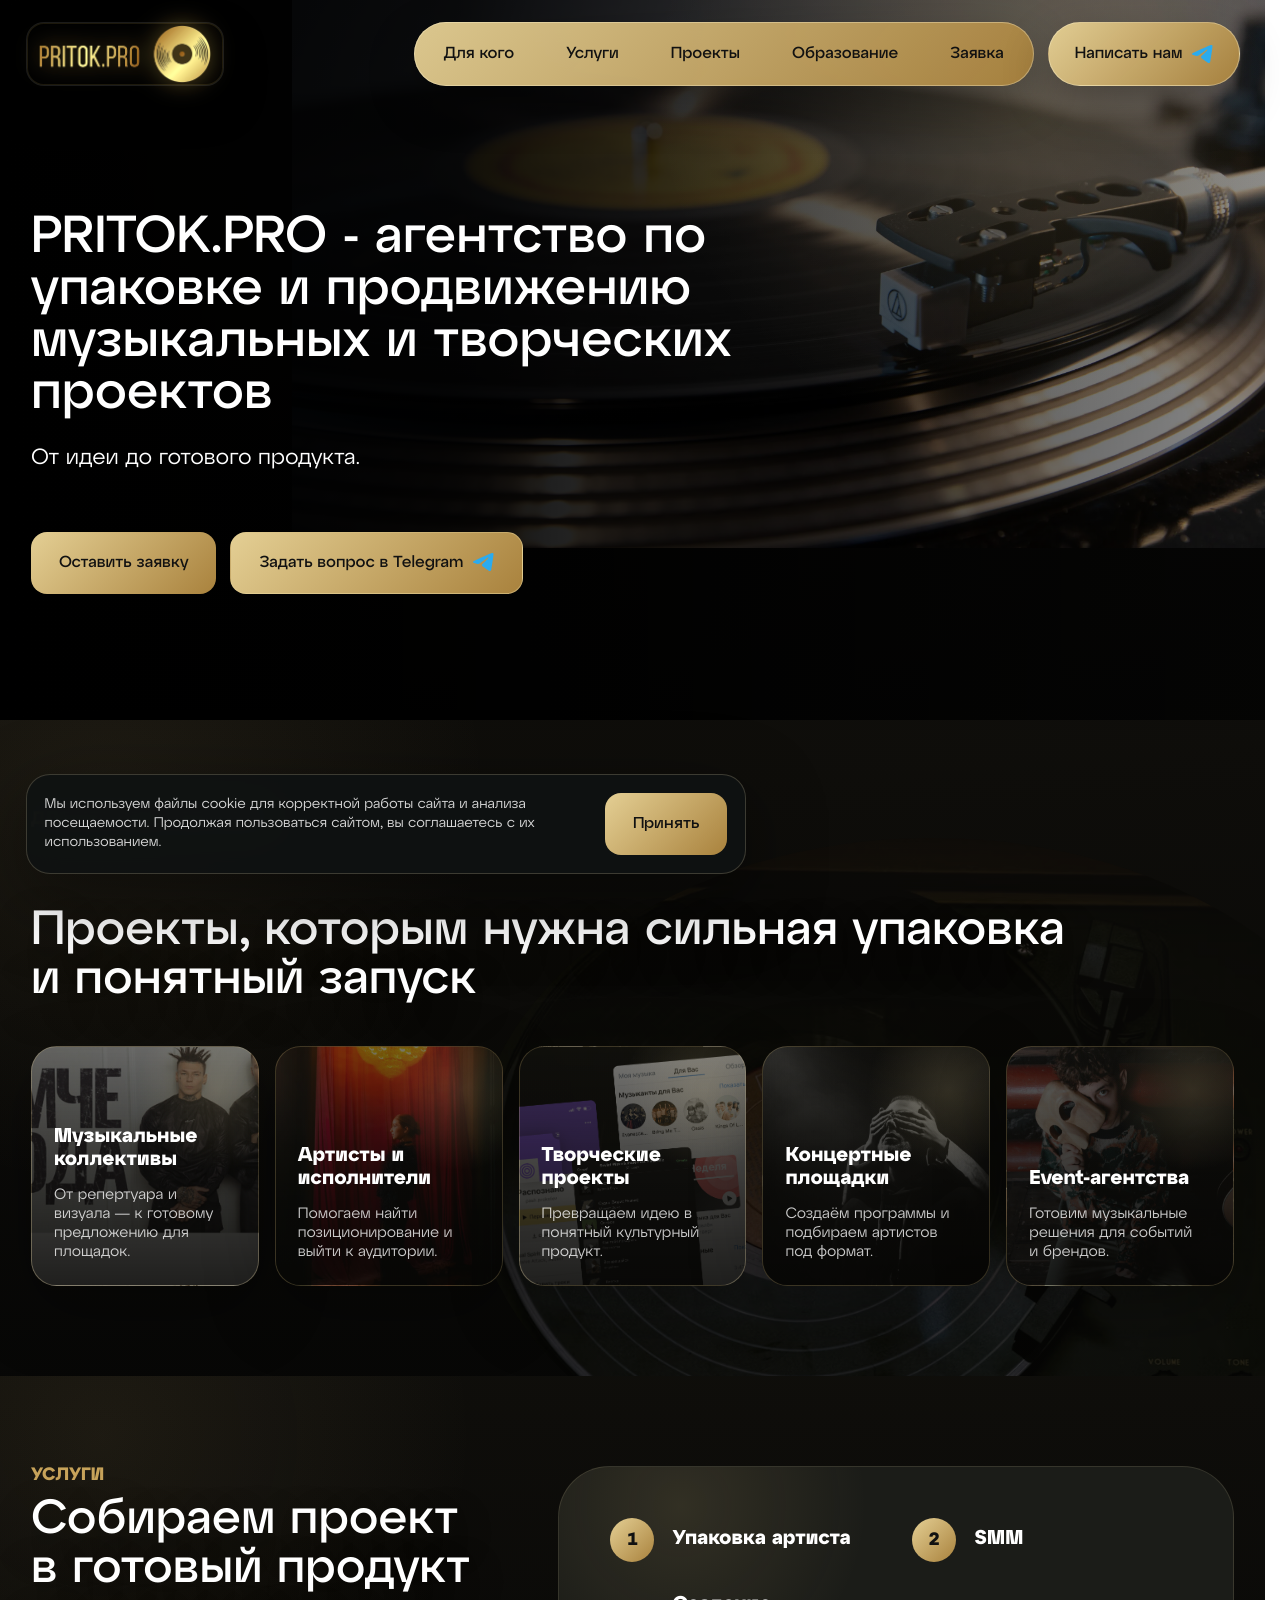
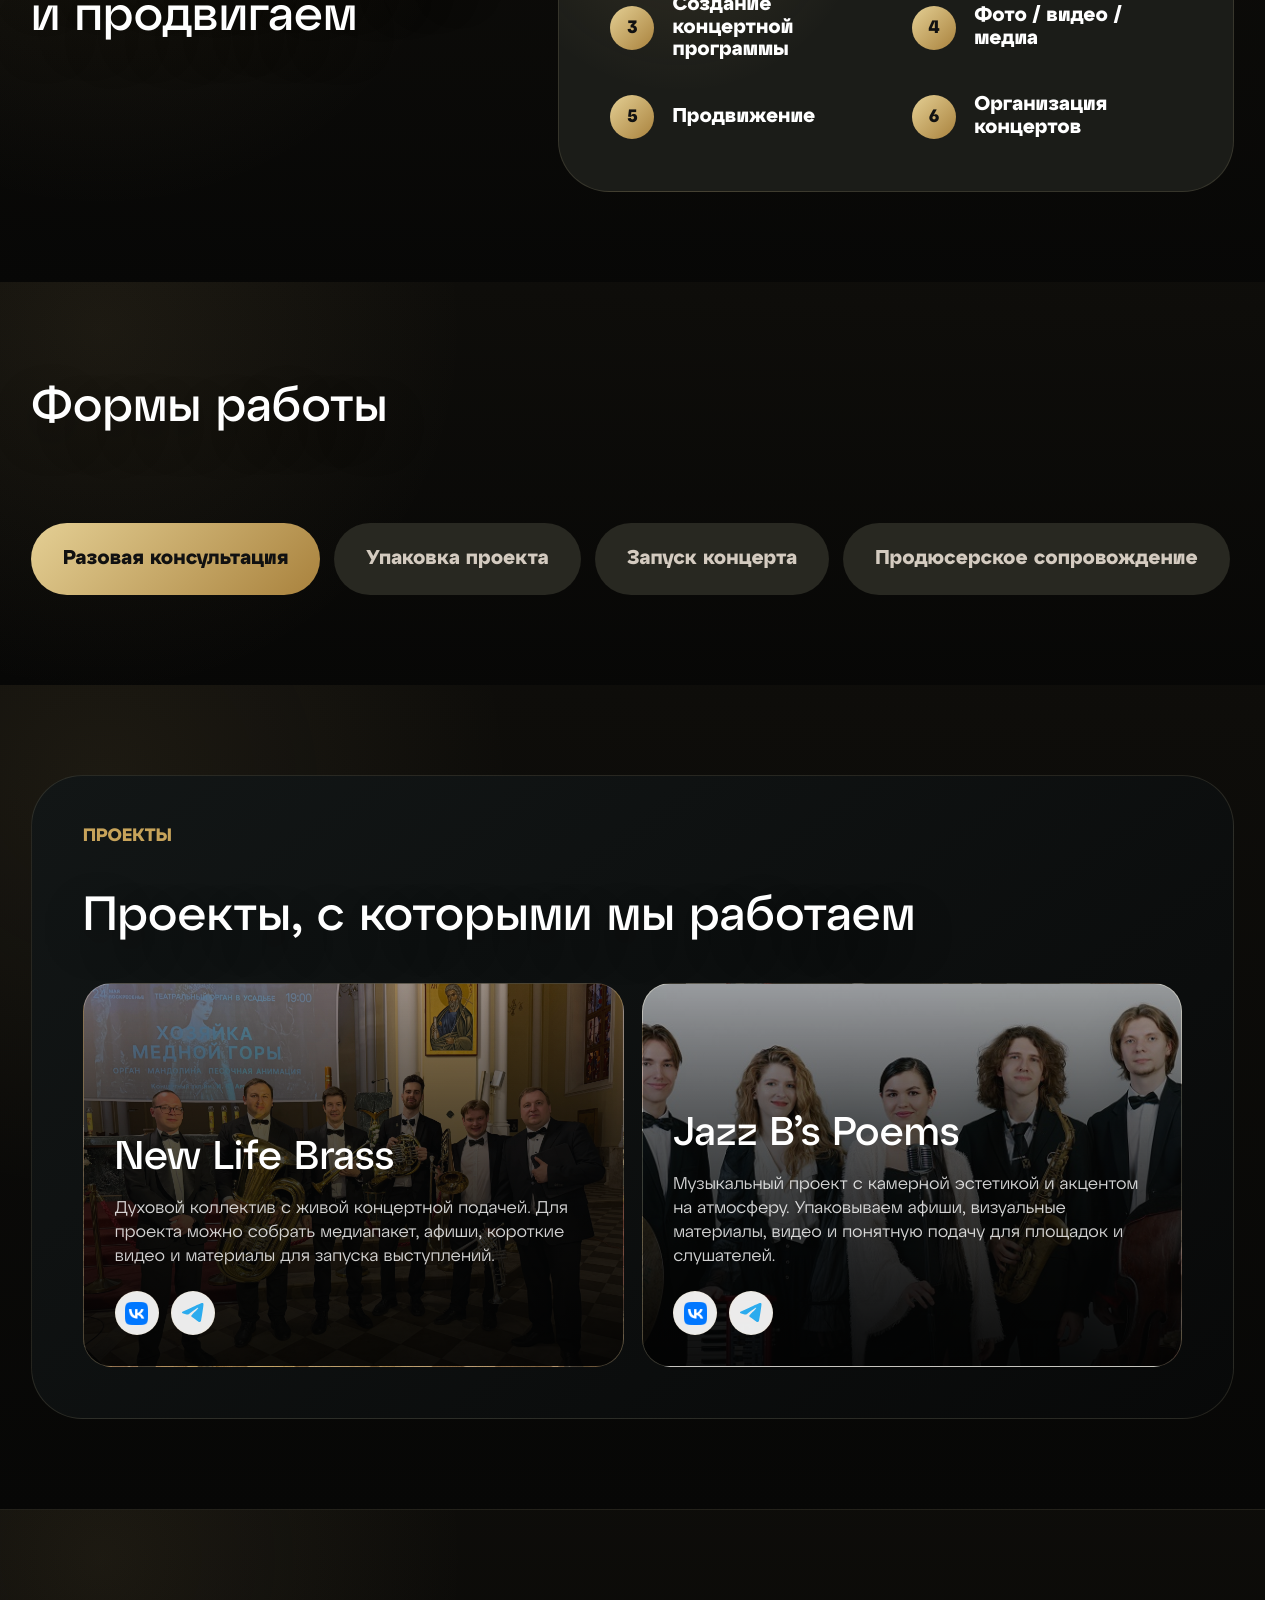
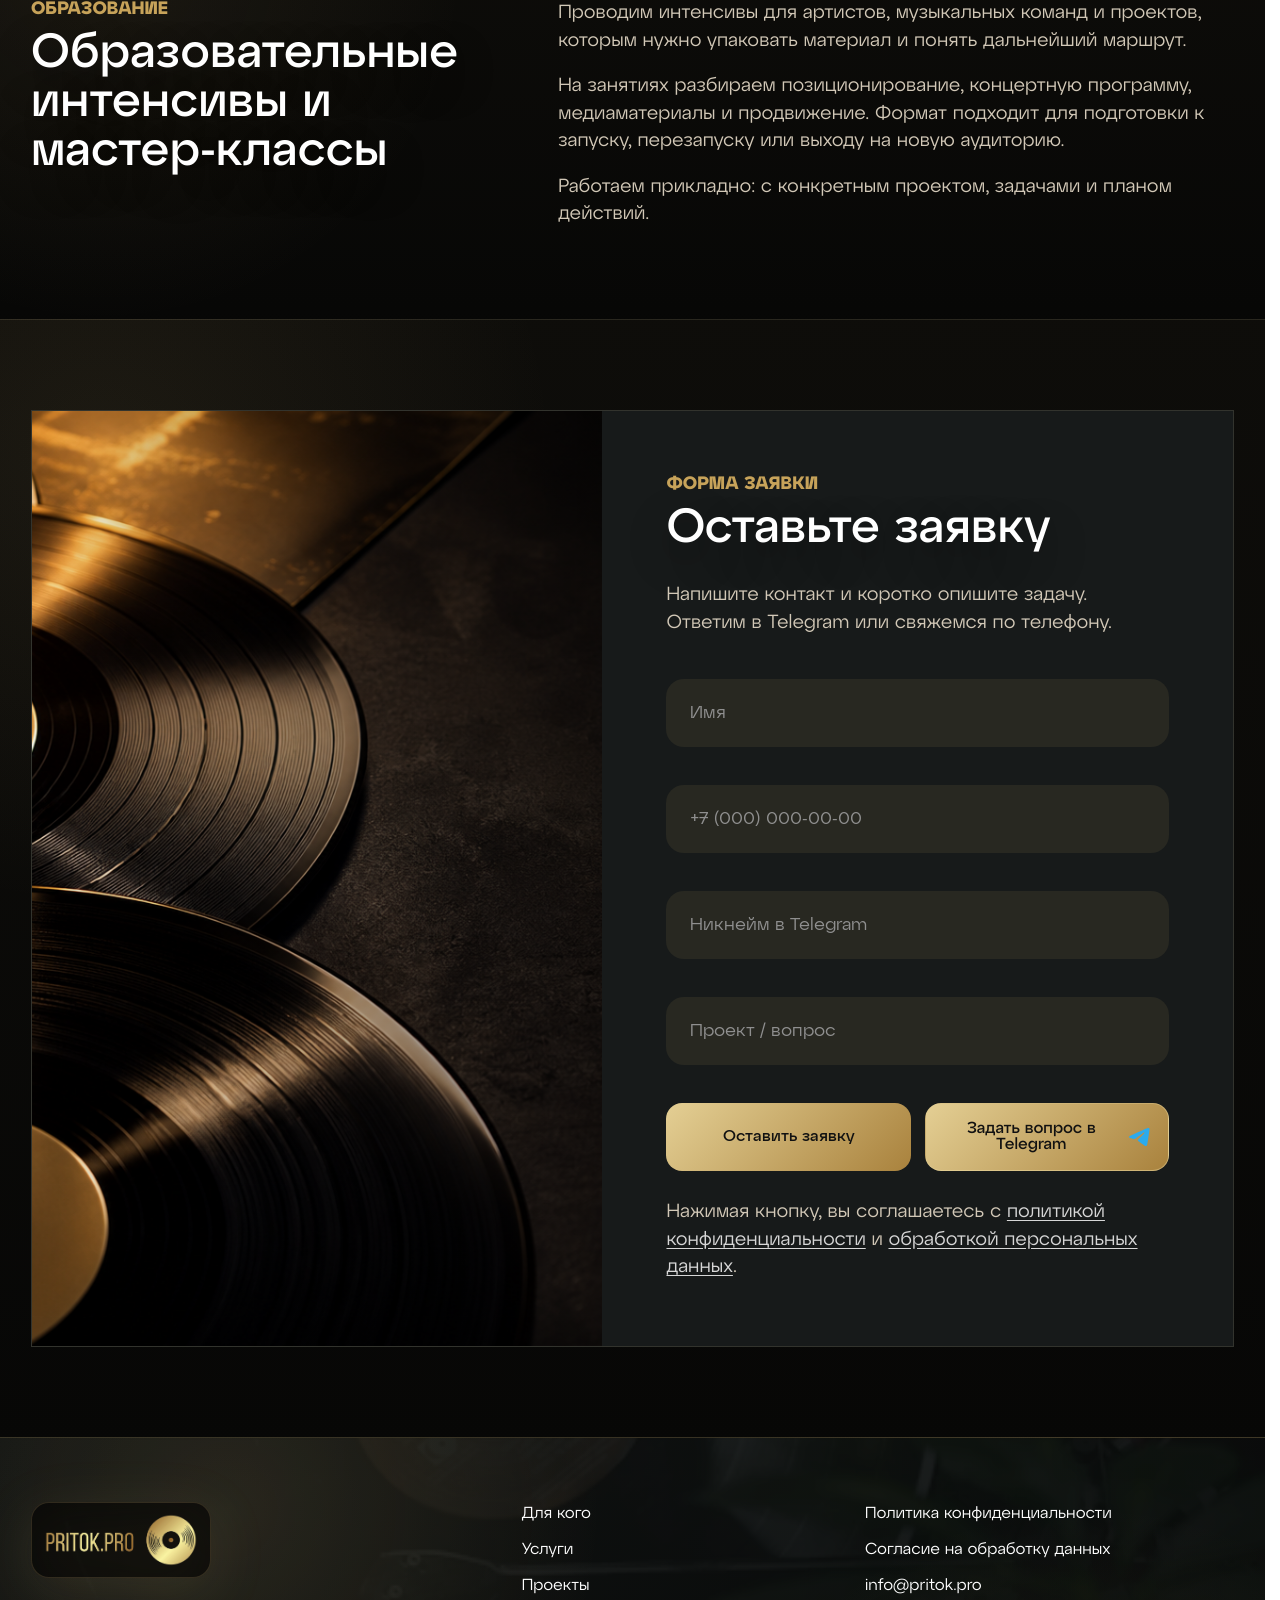
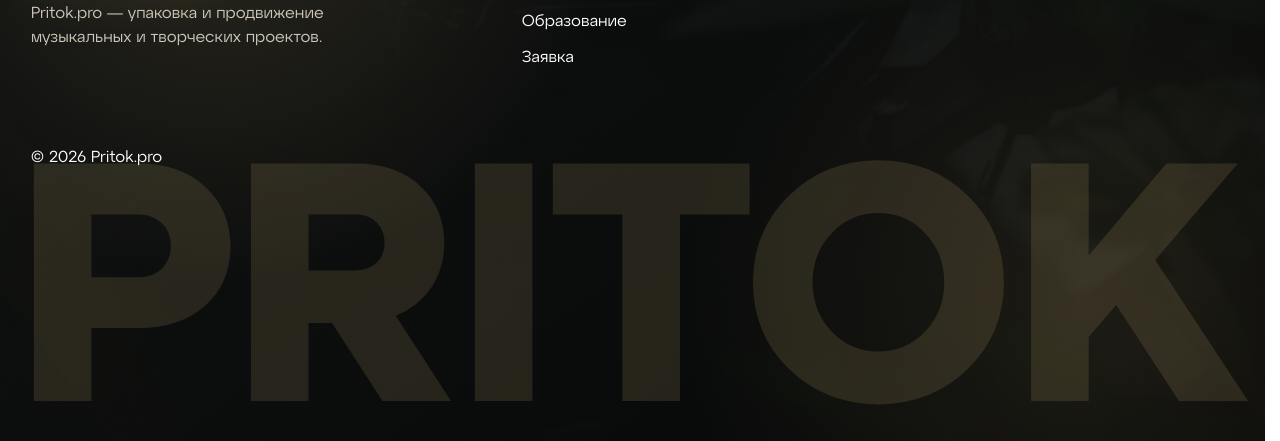
==== commit 43624e5e: "Simplify project cards and mobile menu" ====
--- a/index.html
+++ b/index.html
@@ -3,9 +3,9 @@
 <head>
   <meta charset="utf-8">
   <meta name="viewport" content="width=device-width, initial-scale=1">
-  <title>Pritok.pro — упаковка и продвижение музыкальных проектов</title>
+  <title>Pritok.pro — упаковка и продвижение музыкальных и творческих проектов</title>
   <link rel="icon" href="assets/favicon (2).png" type="image/x-icon">
-  <meta name="description" content="Pritok.pro — агентство по упаковке и продвижению музыкальных проектов. От идеи до готового продукта.">
+  <meta name="description" content="Pritok.pro — агентство по упаковке и продвижению музыкальных и творческих проектов. От идеи до готового продукта.">
   <link rel="stylesheet" href="styles.css">
 </head>
 <body>
@@ -17,7 +17,7 @@
     <nav class="header-nav" aria-label="Основное меню">
       <a href="#audience">Для кого</a>
       <a href="#services">Услуги</a>
-      <a href="#artists">Артисты</a>
+      <a href="#artists">Проекты</a>
       <a href="#education">Образование</a>
       <a href="#contact">Заявка</a>
     </nav>
@@ -39,14 +39,18 @@
       <a href="#audience">Для кого мы работаем</a>
       <a href="#services">Услуги</a>
       <a href="#formats">Формы работы</a>
-      <a href="#artists">Артисты</a>
+      <a href="#artists">Проекты</a>
       <a href="#education">Образование</a>
       <a href="#contact">Оставить заявку</a>
     </div>
-    <a class="service-menu__telegram telegram-link" href="https://t.me/" target="_blank" rel="noreferrer">
-      <span>Написать нам</span>
-      <img class="telegram-icon" src="assets/Path-3.svg" alt="" aria-hidden="true">
-    </a>
+    <div class="service-menu__socials" aria-label="Социальные сети">
+      <a class="service-menu__social-link" href="https://vk.com/" target="_blank" rel="noreferrer" aria-label="ВКонтакте">
+        <img class="vk-icon" src="assets/VK_Compact_Logo_(2021-present).svg.webp" alt="" aria-hidden="true">
+      </a>
+      <a class="service-menu__social-link" href="https://t.me/" target="_blank" rel="noreferrer" aria-label="Telegram">
+        <img class="telegram-icon" src="assets/Path-3.svg" alt="" aria-hidden="true">
+      </a>
+    </div>
   </aside>
 
   <main id="top">
@@ -133,7 +137,7 @@
     <section id="artists" class="artists-section section-dark" aria-labelledby="artists-title">
       <div class="container artists-layout">
         <div class="section-head">
-          <p class="eyebrow">Артисты</p>
+          <p class="eyebrow">Проекты</p>
           <h2 id="artists-title">Проекты, с которыми мы работаем</h2>
         </div>
         <div class="artist-list">
@@ -141,24 +145,28 @@
             <div class="artist-card__content">
               <h3>New Life Brass</h3>
               <p>Духовой коллектив с живой концертной подачей. Для проекта можно собрать медиапакет, афиши, короткие видео и материалы для запуска выступлений.</p>
-            </div>
-            <div class="artist-media" aria-label="Материалы New Life Brass">
-              <div class="artist-media__item artist-media__photo artist-media__photo--main"></div>
-              <div class="artist-media__item artist-media__photo artist-media__photo--second"></div>
-              <div class="artist-media__item artist-media__photo artist-media__photo--third"></div>
-              <div class="artist-media__item artist-media__video"><span>Видео</span></div>
+              <div class="artist-socials" aria-label="Социальные сети New Life Brass">
+                <a href="https://vk.com/" target="_blank" rel="noreferrer" aria-label="ВКонтакте New Life Brass">
+                  <img class="vk-icon" src="assets/VK_Compact_Logo_(2021-present).svg.webp" alt="" aria-hidden="true">
+                </a>
+                <a href="https://t.me/" target="_blank" rel="noreferrer" aria-label="Telegram New Life Brass">
+                  <img class="telegram-icon" src="assets/Path-3.svg" alt="" aria-hidden="true">
+                </a>
+              </div>
             </div>
           </article>
           <article class="artist-card artist-card--jazz">
             <div class="artist-card__content">
               <h3>Jazz B’s Poems</h3>
-              <p>Музыкальный проект с камерной эстетикой и акцентом на атмосферу. В карточку можно добавить описание, фото, live-фрагменты и промо-видео.</p>
-            </div>
-            <div class="artist-media" aria-label="Материалы Jazz B’s Poems">
-              <div class="artist-media__item artist-media__photo artist-media__photo--main"></div>
-              <div class="artist-media__item artist-media__photo artist-media__photo--second"></div>
-              <div class="artist-media__item artist-media__photo artist-media__photo--third"></div>
-              <div class="artist-media__item artist-media__video"><span>Видео</span></div>
+              <p>Музыкальный проект с камерной эстетикой и акцентом на атмосферу. Упаковываем афиши, визуальные материалы, видео и понятную подачу для площадок и слушателей.</p>
+              <div class="artist-socials" aria-label="Социальные сети Jazz B’s Poems">
+                <a href="https://vk.com/" target="_blank" rel="noreferrer" aria-label="ВКонтакте Jazz B’s Poems">
+                  <img class="vk-icon" src="assets/VK_Compact_Logo_(2021-present).svg.webp" alt="" aria-hidden="true">
+                </a>
+                <a href="https://t.me/" target="_blank" rel="noreferrer" aria-label="Telegram Jazz B’s Poems">
+                  <img class="telegram-icon" src="assets/Path-3.svg" alt="" aria-hidden="true">
+                </a>
+              </div>
             </div>
           </article>
         </div>
@@ -225,12 +233,12 @@
     <div class="container footer-layout">
       <div>
         <img class="footer-logo" src="assets/pritok-logo.png" alt="Pritok.pro">
-        <p>Pritok.pro — упаковка и продвижение музыкальных проектов.</p>
+        <p>Pritok.pro — упаковка и продвижение музыкальных и творческих проектов.</p>
       </div>
       <nav aria-label="Нижнее меню">
         <a href="#audience">Для кого</a>
         <a href="#services">Услуги</a>
-        <a href="#artists">Артисты</a>
+        <a href="#artists">Проекты</a>
         <a href="#education">Образование</a>
         <a href="#contact">Заявка</a>
       </nav>
--- a/styles.css
+++ b/styles.css
@@ -300,117 +300,76 @@
 }
 
 .service-menu__panel {
-  display: grid;
-  grid-template-columns: repeat(6, minmax(0, 1fr));
-  gap: 12px;
-  width: var(--container);
-  margin: 0 auto;
-  padding: 14px;
-  border: 1px solid var(--soft-line);
-  border-radius: 28px;
-  background: rgba(18, 21, 21, 0.92);
-  box-shadow: 0 28px 80px rgba(0, 0, 0, 0.48);
-}
-
-.service-menu__panel a {
-  position: relative;
-  overflow: hidden;
   display: flex;
-  min-height: 116px;
-  align-items: flex-end;
-  padding: 18px;
-  border: 1px solid transparent;
-  border-radius: 20px;
-  background:
-    linear-gradient(180deg, rgba(17, 21, 21, 0.34), rgba(17, 21, 21, 0.88)),
-    var(--panel-2);
-  background-position: center;
-  background-size: cover;
-  color: var(--white);
-  font-size: clamp(15px, 1.05vw, 20px);
-  font-weight: 700;
-  line-height: 1.1;
-  transition: border-color 180ms ease, background-color 180ms ease, transform 180ms ease;
-}
-
-.service-menu__panel a:hover {
-  border-color: rgba(214, 185, 120, 0.5);
-  transform: translateY(-2px);
-}
-
-.service-menu__panel a:nth-child(1) {
-  background-image:
-    linear-gradient(180deg, rgba(17, 21, 21, 0.36), rgba(17, 21, 21, 0.9)),
-    url("assets/audience-collectives.jpg");
-  background-position: center 22%;
-}
-
-.service-menu__panel a:nth-child(2) {
-  background-image:
-    radial-gradient(circle at 72% 20%, rgba(228, 207, 148, 0.28), transparent 34%),
-    linear-gradient(180deg, rgba(17, 21, 21, 0.24), rgba(17, 21, 21, 0.9)),
-    url("assets/vinyl-grooves.jpg");
-  background-position: center 48%;
-}
-
-.service-menu__panel a:nth-child(3) {
-  background-image:
-    radial-gradient(circle at 28% 26%, rgba(228, 207, 148, 0.26), transparent 32%),
-    linear-gradient(180deg, rgba(17, 21, 21, 0.26), rgba(17, 21, 21, 0.9)),
-    url("assets/vinyl-dusty.jpg");
-  background-position: center;
-}
-
-.service-menu__panel a:nth-child(4) {
-  background-image:
-    linear-gradient(180deg, rgba(17, 21, 21, 0.36), rgba(17, 21, 21, 0.9)),
-    url("assets/newlifebrass.jpg");
-  background-position: center 36%;
-}
-
-.service-menu__panel a:nth-child(5) {
-  background-image:
-    linear-gradient(180deg, rgba(17, 21, 21, 0.36), rgba(17, 21, 21, 0.9)),
-    url("assets/audience-theatre.jpg");
-  background-position: center 44%;
-}
-
-.service-menu__panel a:nth-child(6) {
-  background-image:
-    radial-gradient(circle at 76% 22%, rgba(228, 207, 148, 0.24), transparent 30%),
-    linear-gradient(180deg, rgba(17, 21, 21, 0.28), rgba(17, 21, 21, 0.9)),
-    url("assets/vinyl-grooves.jpg");
-  background-position: center 56%;
-}
-
-.service-menu__telegram {
-  display: inline-flex;
-  width: min(420px, var(--container));
-  min-height: 64px;
+  width: min(760px, var(--container));
+  flex-direction: column;
   align-items: center;
   justify-content: center;
-  margin: 16px auto 0;
-  padding: 0 28px;
-  border: 1px solid rgba(43, 171, 238, 0.28);
-  border-radius: var(--radius-pill);
-  background:
-    linear-gradient(135deg, rgba(43, 171, 238, 0.12), rgba(214, 185, 120, 0.08)),
-    rgba(20, 23, 23, 0.92);
+  gap: clamp(14px, 2vw, 28px);
+  margin: 0 auto;
+  padding: 0;
+}
+
+.service-menu__panel a {
+  position: relative;
+  display: flex;
+  align-items: center;
+  justify-content: center;
+  padding: 0;
   color: var(--white);
-  font-size: clamp(15px, 1vw, 18px);
-  font-weight: 500;
+  font-size: clamp(24px, 2.8vw, 44px);
+  font-weight: 700;
   line-height: 1;
-  box-shadow: 0 18px 46px rgba(0, 0, 0, 0.28);
-  transition: border-color 180ms ease, background-color 180ms ease, transform 180ms ease;
-}
-
-.service-menu__telegram:hover,
-.service-menu__telegram:focus-visible {
-  border-color: rgba(43, 171, 238, 0.58);
-  background:
-    linear-gradient(135deg, rgba(43, 171, 238, 0.16), rgba(214, 185, 120, 0.1)),
-    #202423;
+  text-align: center;
+  text-transform: uppercase;
+  transition: color 180ms ease, transform 180ms ease;
+}
+
+.service-menu__panel a:hover,
+.service-menu__panel a:focus-visible {
+  color: var(--gold-soft);
   transform: translateY(-2px);
+}
+
+.service-menu__socials {
+  display: flex;
+  width: min(420px, var(--container));
+  align-items: center;
+  justify-content: center;
+  gap: 14px;
+  margin: clamp(34px, 5vw, 72px) auto 0;
+}
+
+.service-menu__social-link {
+  display: inline-grid;
+  width: 46px;
+  aspect-ratio: 1;
+  place-items: center;
+  border-radius: 50%;
+  background: rgba(255, 255, 255, 0.92);
+  color: #111;
+  font-size: 13px;
+  font-weight: 700;
+  line-height: 1;
+  transition: background-color 180ms ease, transform 180ms ease;
+}
+
+.service-menu__social-link:hover,
+.service-menu__social-link:focus-visible {
+  background: var(--gold-soft);
+  transform: translateY(-2px);
+}
+
+.service-menu__social-link .telegram-icon {
+  width: 22px;
+  height: 22px;
+}
+
+.service-menu__social-link .vk-icon,
+.artist-socials .vk-icon {
+  width: 23px;
+  height: 23px;
+  object-fit: contain;
 }
 
 
@@ -841,11 +800,10 @@
 .artist-list article {
   position: relative;
   overflow: hidden;
-  display: grid;
-  min-height: clamp(420px, 32vw, 560px);
-  align-content: space-between;
-  gap: 28px;
-  padding: clamp(24px, 2vw, 38px);
+  display: flex;
+  min-height: clamp(360px, 30vw, 520px);
+  align-items: flex-end;
+  padding: clamp(26px, 2.4vw, 46px);
   border: 1px solid var(--line);
   border-radius: clamp(26px, 2.2vw, 42px);
   background:
@@ -890,65 +848,49 @@
 }
 
 .artist-card__content {
-  max-width: 560px;
+  display: grid;
+  max-width: 620px;
+  gap: clamp(14px, 1.4vw, 22px);
 }
 
 .artist-card__content p {
   max-width: 520px;
-  margin-top: 18px;
-  color: var(--muted);
-  font-size: clamp(16px, 1vw, 18px);
+  margin-top: 0;
+  color: rgba(255, 255, 255, 0.82);
+  font-size: clamp(16px, 1.02vw, 19px);
   line-height: 1.42;
 }
 
-.artist-media {
-  display: grid;
-  grid-template-columns: repeat(4, minmax(0, 1fr));
-  gap: 10px;
-}
-
-.artist-media__item {
-  min-height: 112px;
-  overflow: hidden;
-  border: 1px solid rgba(244, 226, 178, 0.18);
-  border-radius: 18px;
-  background-position: center;
-  background-size: cover;
-}
-
-.artist-media__video {
-  display: grid;
+.artist-socials {
+  display: flex;
+  gap: 12px;
+  margin-top: 4px;
+}
+
+.artist-socials a {
+  display: inline-grid;
+  width: 44px;
+  aspect-ratio: 1;
   place-items: center;
-  background:
-    radial-gradient(circle at 50% 42%, rgba(228, 207, 148, 0.2), transparent 34%),
-    rgba(15, 15, 13, 0.82);
-  color: var(--gold-soft);
-  font-size: 15px;
+  border: 1px solid rgba(244, 226, 178, 0.2);
+  border-radius: 50%;
+  background: rgba(255, 255, 255, 0.92);
+  color: #111;
+  font-size: 13px;
   font-weight: 700;
-}
-
-.artist-card--newlife .artist-media__photo--main {
-  background-image: url("assets/newlifebrass.jpg");
-}
-
-.artist-card--newlife .artist-media__photo--second {
-  background-image: url("assets/audience-collectives.jpg");
-}
-
-.artist-card--newlife .artist-media__photo--third {
-  background-image: url("assets/audience-venues.jpg");
-}
-
-.artist-card--jazz .artist-media__photo--main {
-  background-image: url("assets/jazz.jpg");
-}
-
-.artist-card--jazz .artist-media__photo--second {
-  background-image: url("assets/audience-theatre.jpg");
-}
-
-.artist-card--jazz .artist-media__photo--third {
-  background-image: url("assets/audience-events.jpg");
+  line-height: 1;
+  transition: background-color 180ms ease, transform 180ms ease;
+}
+
+.artist-socials a:hover,
+.artist-socials a:focus-visible {
+  background: var(--gold-soft);
+  transform: translateY(-2px);
+}
+
+.artist-socials .telegram-icon {
+  width: 22px;
+  height: 22px;
 }
 
 .education {
@@ -1406,25 +1348,18 @@
   }
 
   .service-menu__panel {
-    grid-template-columns: repeat(2, minmax(0, 1fr));
-    gap: 12px;
-  }
-
-  .service-menu__telegram {
-    display: flex;
+    width: min(720px, var(--container));
+    gap: clamp(18px, 4vw, 34px);
+  }
+
+  .service-menu__socials {
     width: min(520px, var(--container));
   }
 
   .service-menu__panel a {
-    min-height: 250px;
-    align-items: flex-end;
-    padding: 24px;
-    font-size: 22px;
-  }
-
-  .service-menu__panel a:nth-child(1),
-  .service-menu__panel a:nth-child(6) {
-    min-height: 280px;
+    min-height: auto;
+    padding: 0;
+    font-size: clamp(26px, 4.8vw, 48px);
   }
 
   .audience-grid {
@@ -1437,10 +1372,6 @@
 
   .artist-list {
     grid-template-columns: 1fr;
-  }
-
-  .artist-media__item {
-    min-height: 140px;
   }
 
   .services-layout,
@@ -1499,7 +1430,7 @@
 
   .service-menu {
     height: 100dvh;
-    padding: 88px 12px 20px;
+    padding: 108px 20px 34px;
     overflow-x: hidden;
     overflow-y: auto;
     -webkit-overflow-scrolling: touch;
@@ -1512,35 +1443,24 @@
   }
 
   .service-menu__panel {
-    grid-template-columns: repeat(2, minmax(0, 1fr));
-    gap: 10px;
-    width: min(100%, calc(100vw - 24px));
-    padding: 12px;
-    border-radius: 26px;
+    width: min(100%, calc(100vw - 40px));
+    gap: 20px;
+    padding: 0;
+    border-radius: 0;
   }
 
   .service-menu__panel a {
-    min-height: 168px;
-    align-items: flex-end;
-    border-radius: 20px;
-    padding: 16px;
-    font-size: clamp(15px, 4.15vw, 17px);
-    line-height: 1.08;
-    background-size: cover;
-  }
-
-  .service-menu__panel a:nth-child(1),
-  .service-menu__panel a:nth-child(6) {
-    grid-column: auto;
-    min-height: 168px;
-  }
-
-  .service-menu__telegram {
-    width: min(100%, calc(100vw - 48px));
-    min-height: 58px;
-    margin-top: 12px;
-    padding: 0 20px;
-    font-size: 16px;
+    min-height: auto;
+    border-radius: 0;
+    padding: 0;
+    font-size: clamp(20px, 6vw, 28px);
+    line-height: 1.05;
+    background: none;
+  }
+
+  .service-menu__socials {
+    width: 100%;
+    margin-top: 38px;
   }
 
  
@@ -1632,8 +1552,7 @@
   }
 
   .artist-list article {
-    min-height: auto;
-    gap: 22px;
+    min-height: 340px;
   }
 
   .artist-list h3 {
@@ -1642,14 +1561,6 @@
 
   .artist-card__content p {
     font-size: 15px;
-  }
-
-  .artist-media {
-    grid-template-columns: repeat(2, minmax(0, 1fr));
-  }
-
-  .artist-media__item {
-    min-height: 112px;
   }
 
   .format-pills span {
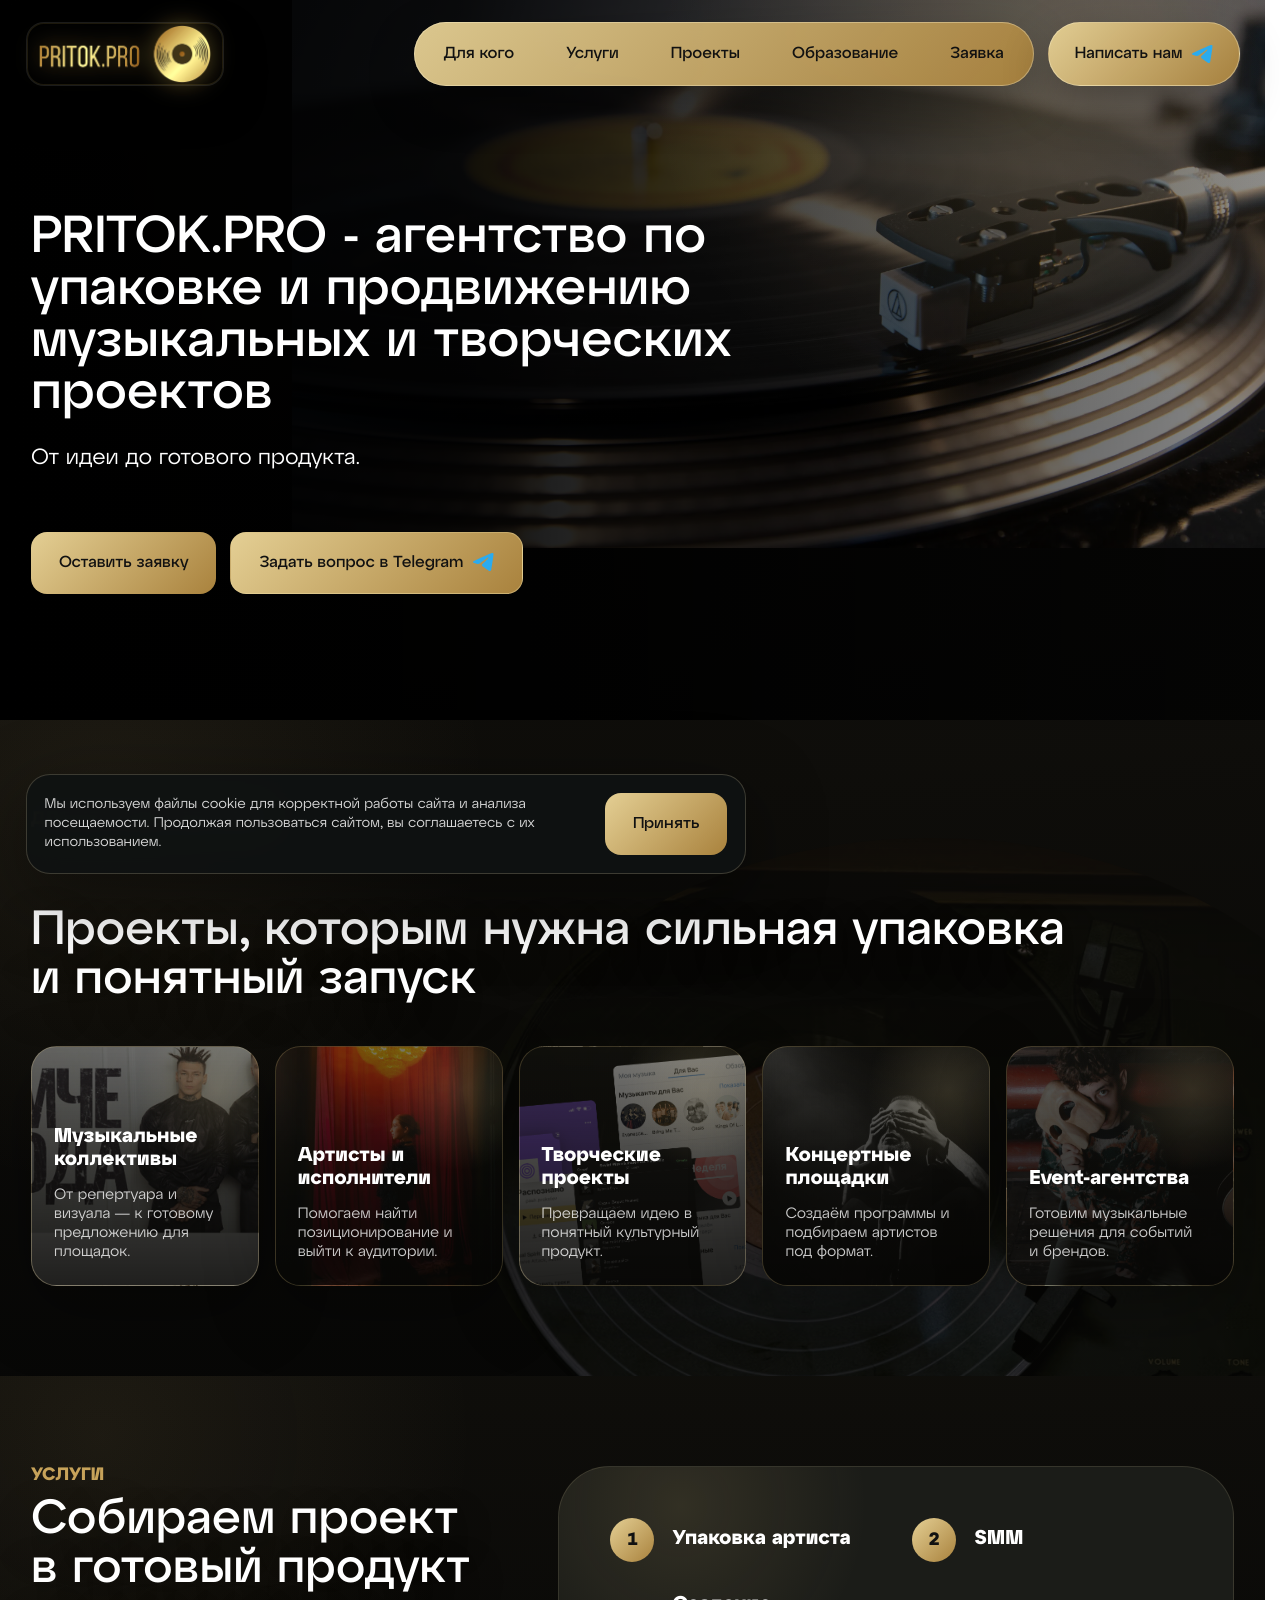
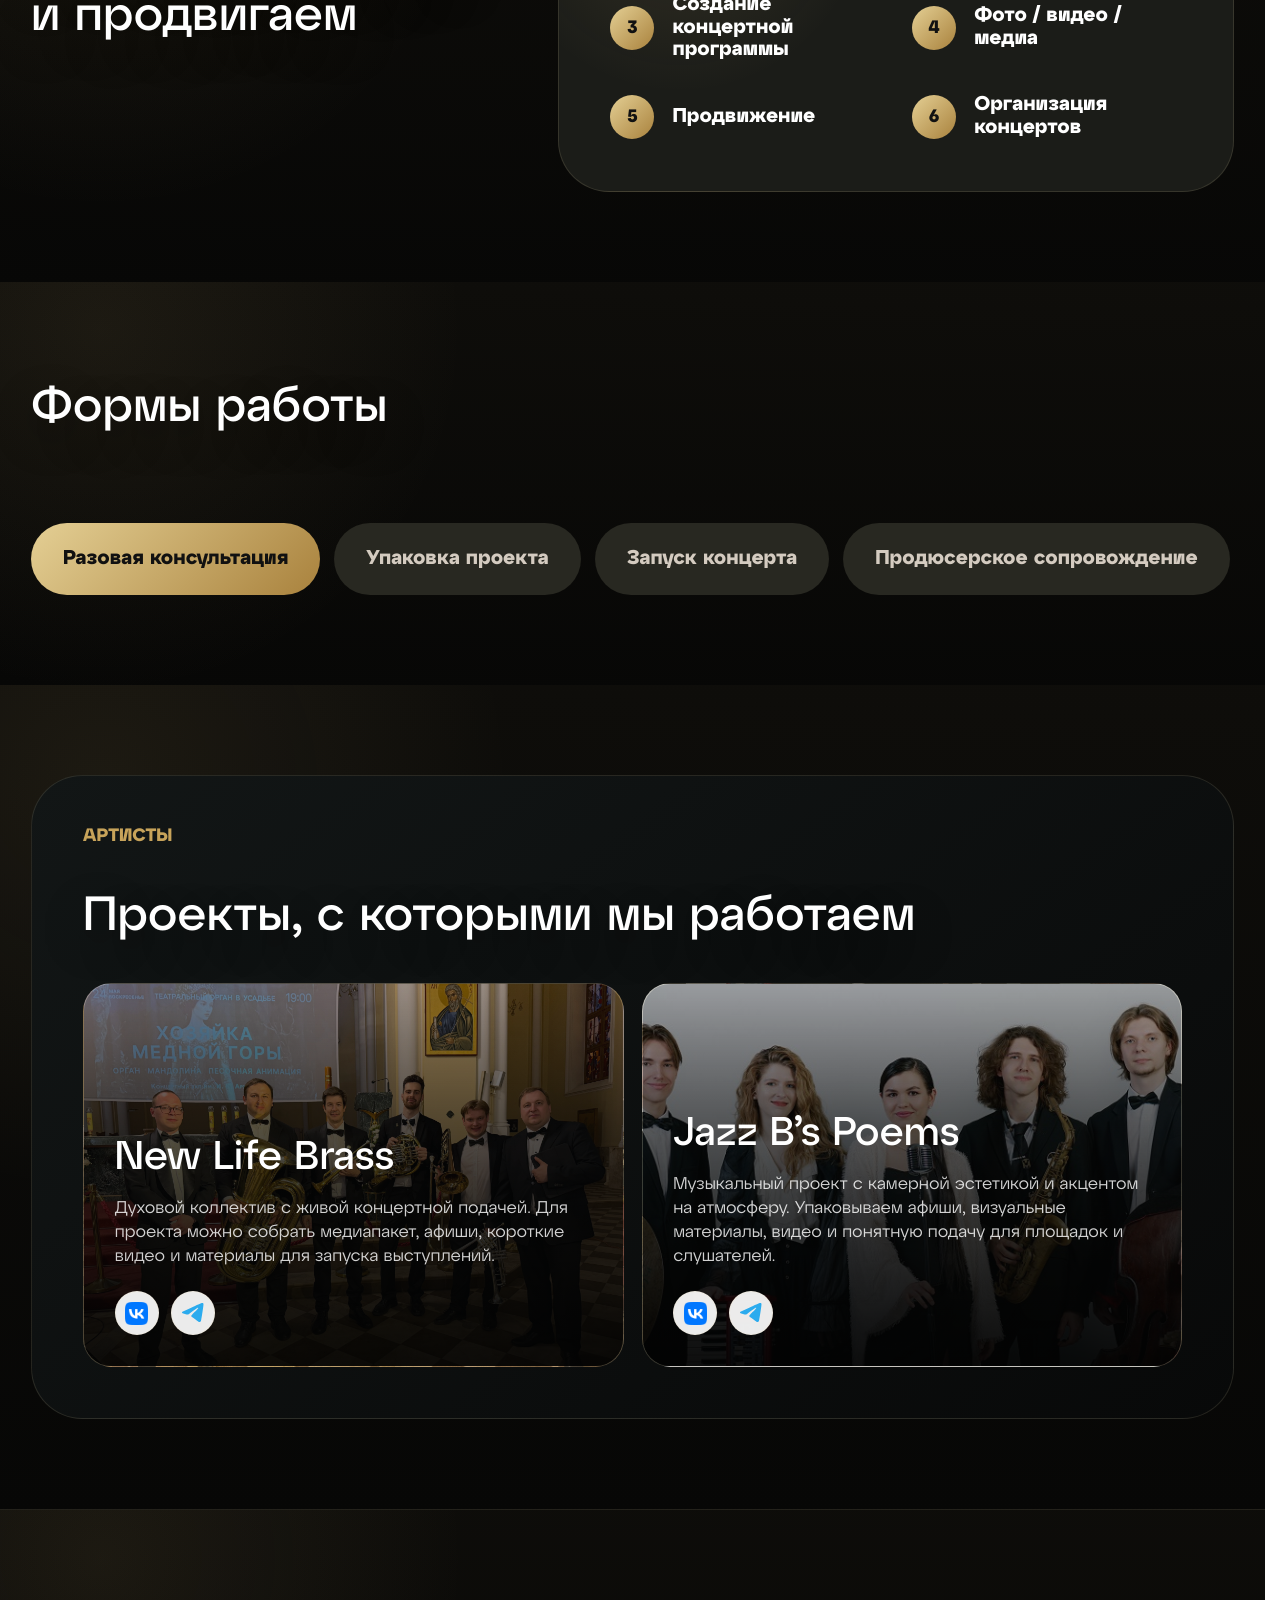
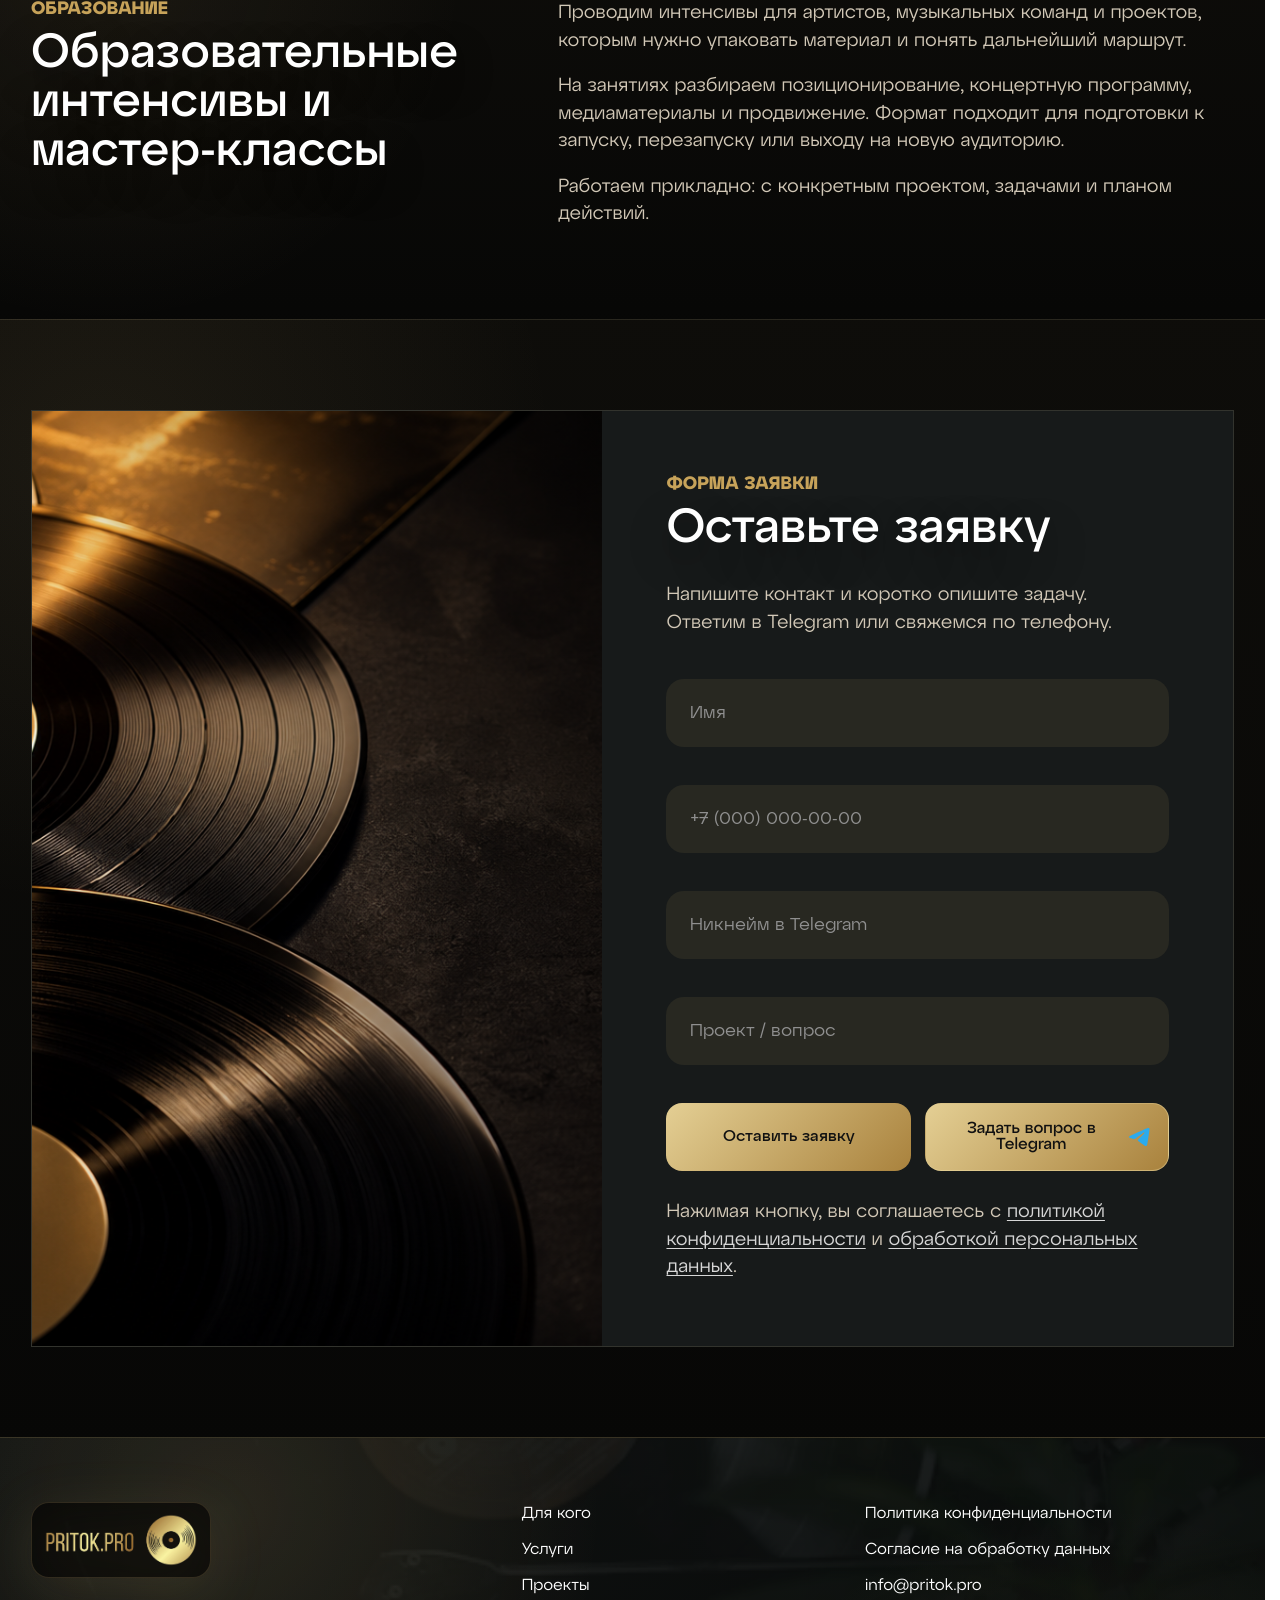
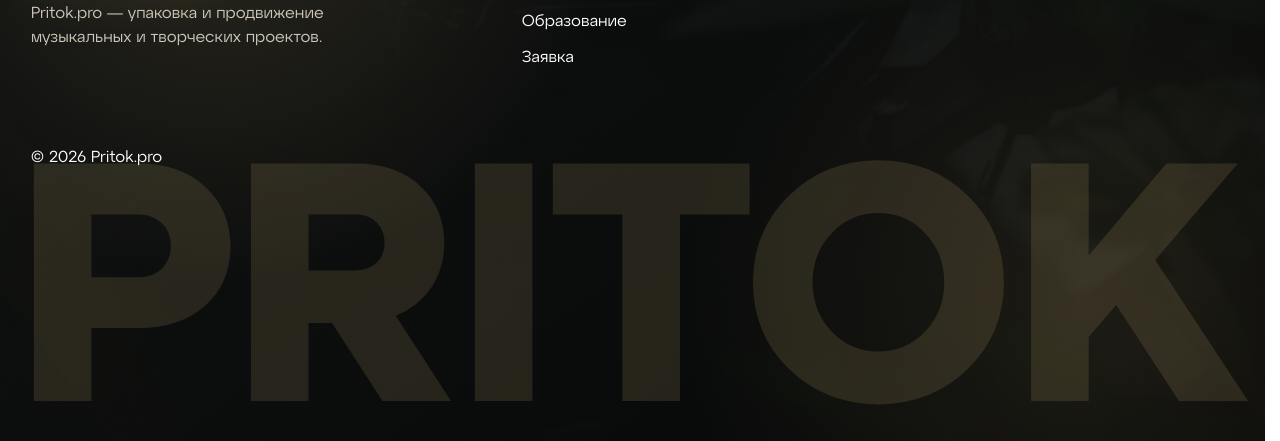
==== commit de8703e1: "четко" ====
--- a/index.html
+++ b/index.html
@@ -137,7 +137,7 @@
     <section id="artists" class="artists-section section-dark" aria-labelledby="artists-title">
       <div class="container artists-layout">
         <div class="section-head">
-          <p class="eyebrow">Проекты</p>
+          <p class="eyebrow">АРТИСТЫ</p>
           <h2 id="artists-title">Проекты, с которыми мы работаем</h2>
         </div>
         <div class="artist-list">
--- a/styles.css
+++ b/styles.css
@@ -1339,7 +1339,10 @@
   }
 
   .service-menu {
-    display: block;
+    display: flex;
+    flex-direction: column;
+    align-items: center;
+    justify-content: center;
   }
 
   .site-header {
@@ -1430,7 +1433,8 @@
 
   .service-menu {
     height: 100dvh;
-    padding: 108px 20px 34px;
+    padding: 92px 20px 54px;
+    justify-content: center;
     overflow-x: hidden;
     overflow-y: auto;
     -webkit-overflow-scrolling: touch;
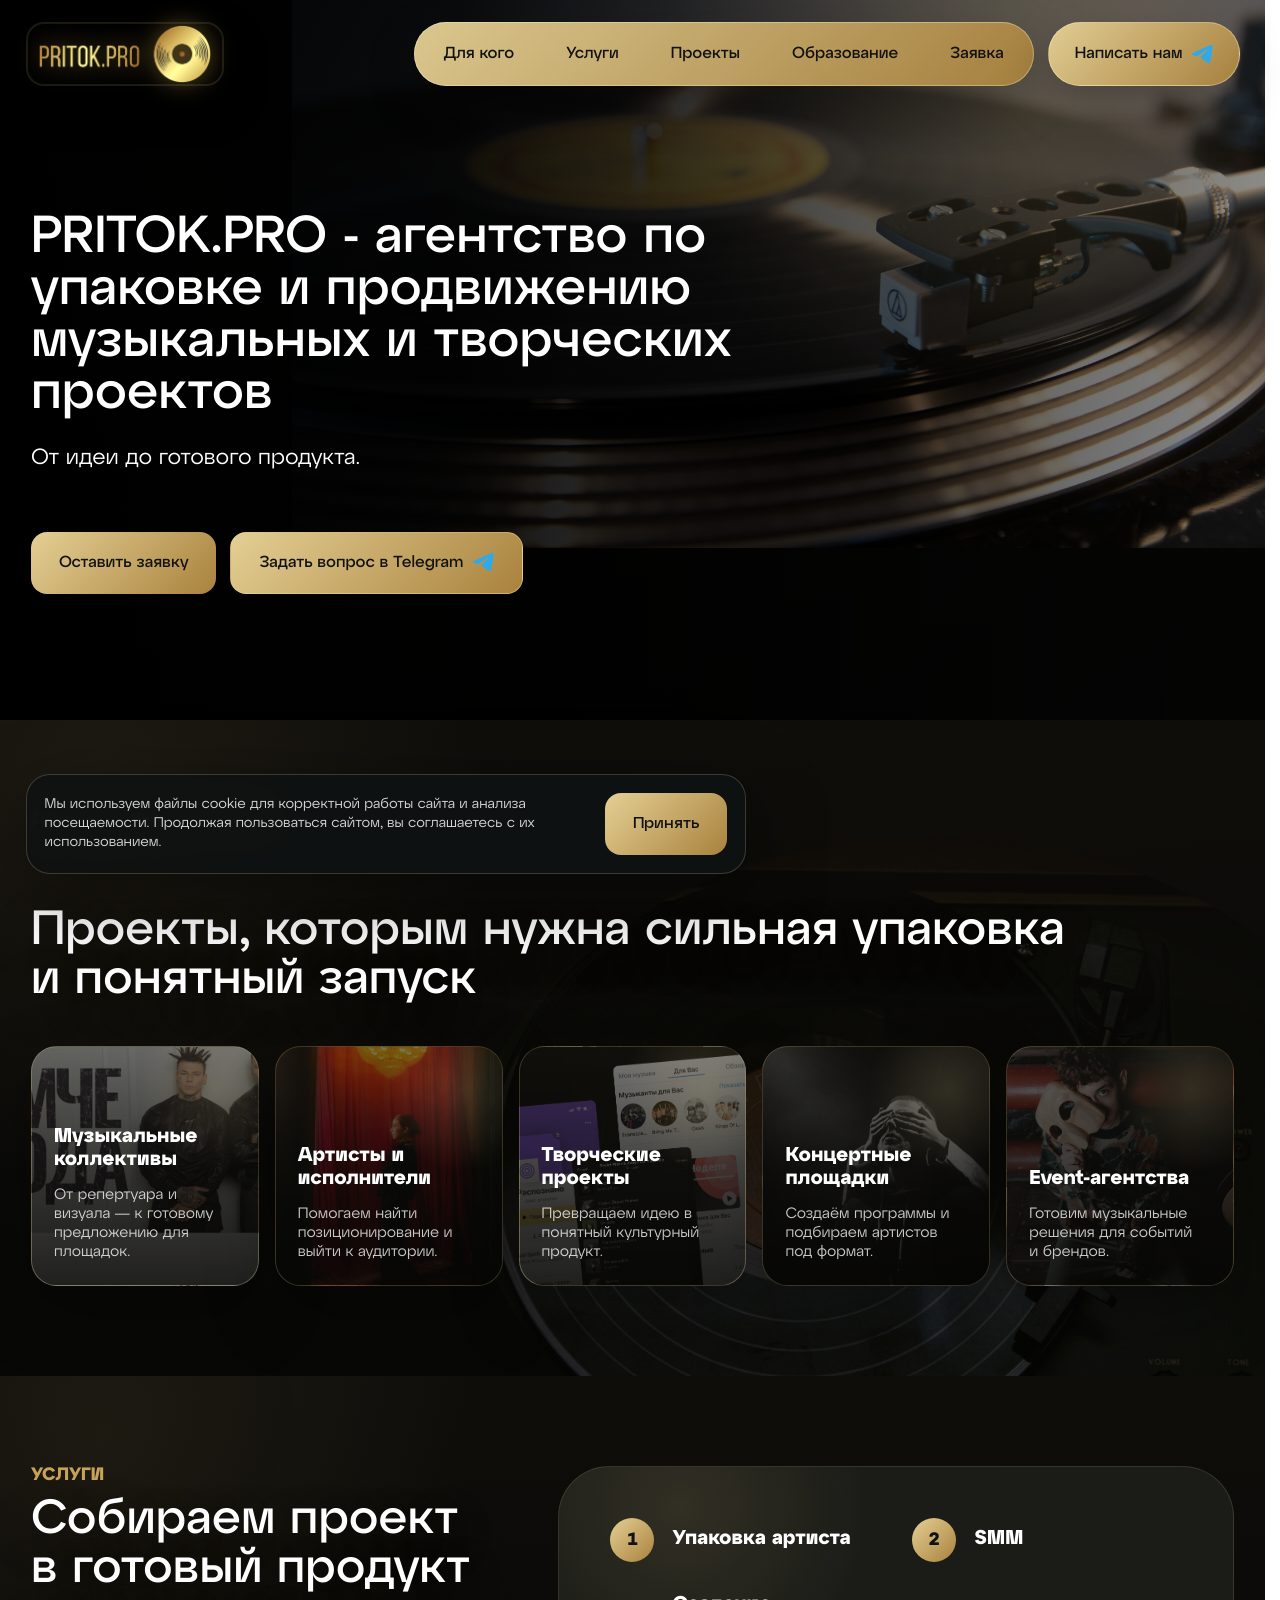
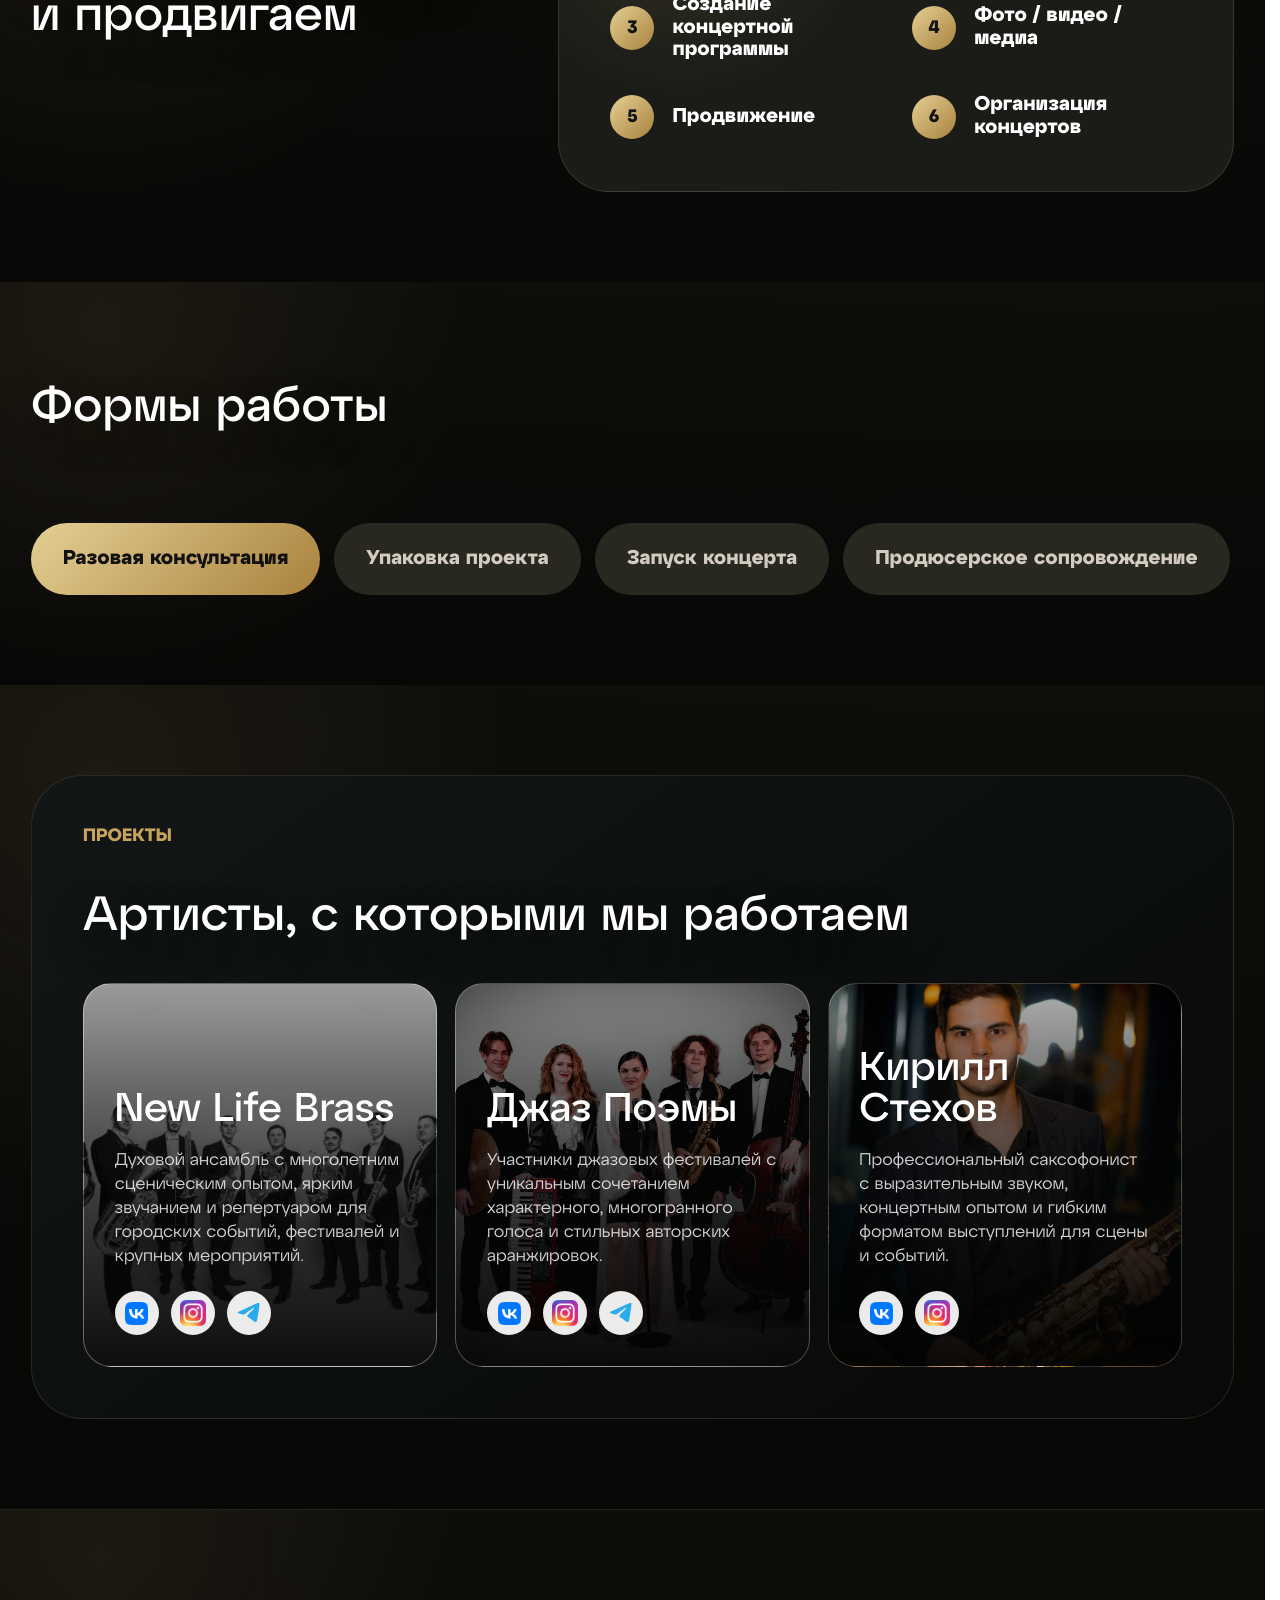
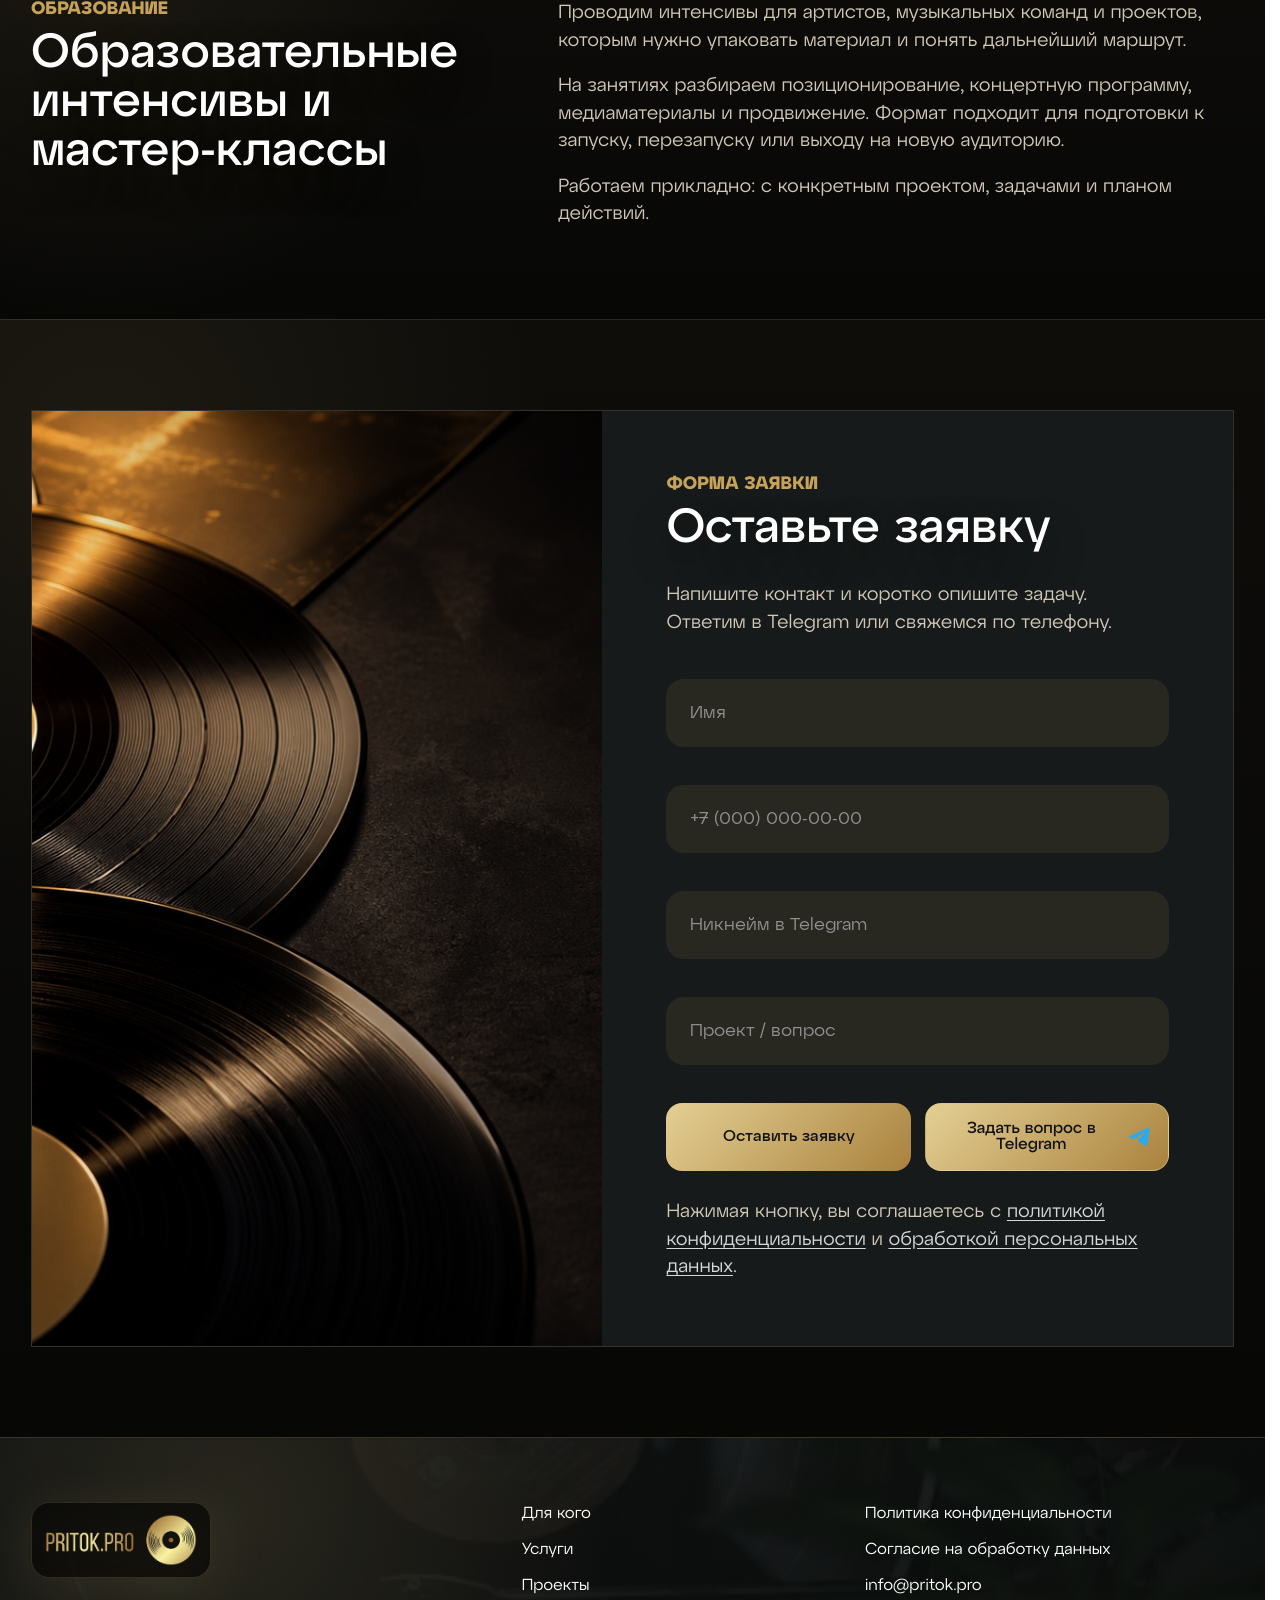
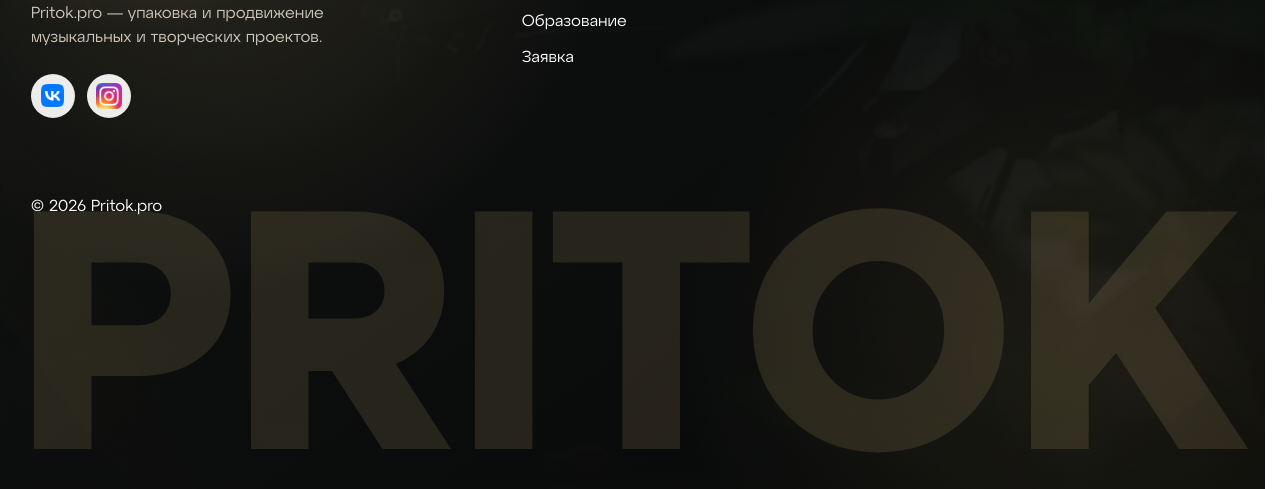
==== commit c3feb977: "last pravki" ====
--- a/index.html
+++ b/index.html
@@ -36,7 +36,7 @@
 
   <aside class="service-menu" data-menu aria-hidden="true">
     <div class="service-menu__panel">
-      <a href="#audience">Для кого мы работаем</a>
+      <a href="#audience">Для кого</a>
       <a href="#services">Услуги</a>
       <a href="#formats">Формы работы</a>
       <a href="#artists">Проекты</a>
@@ -44,11 +44,11 @@
       <a href="#contact">Оставить заявку</a>
     </div>
     <div class="service-menu__socials" aria-label="Социальные сети">
-      <a class="service-menu__social-link" href="https://vk.com/" target="_blank" rel="noreferrer" aria-label="ВКонтакте">
+      <a class="service-menu__social-link" href="https://vk.ru/pitokpro" target="_blank" rel="noreferrer" aria-label="ВКонтакте Pritok.pro">
         <img class="vk-icon" src="assets/VK_Compact_Logo_(2021-present).svg.webp" alt="" aria-hidden="true">
       </a>
-      <a class="service-menu__social-link" href="https://t.me/" target="_blank" rel="noreferrer" aria-label="Telegram">
-        <img class="telegram-icon" src="assets/Path-3.svg" alt="" aria-hidden="true">
+      <a class="service-menu__social-link" href="https://www.instagram.com/pritok.pro/" target="_blank" rel="noreferrer" aria-label="Instagram Pritok.pro">
+        <img class="instagram-icon" src="assets/Instagram_icon.png.webp" alt="" aria-hidden="true">
       </a>
     </div>
   </aside>
@@ -137,19 +137,22 @@
     <section id="artists" class="artists-section section-dark" aria-labelledby="artists-title">
       <div class="container artists-layout">
         <div class="section-head">
-          <p class="eyebrow">АРТИСТЫ</p>
-          <h2 id="artists-title">Проекты, с которыми мы работаем</h2>
+          <p class="eyebrow">ПРОЕКТЫ</p>
+          <h2 id="artists-title">Артисты, с которыми мы работаем</h2>
         </div>
         <div class="artist-list">
           <article class="artist-card artist-card--newlife">
             <div class="artist-card__content">
               <h3>New Life Brass</h3>
-              <p>Духовой коллектив с живой концертной подачей. Для проекта можно собрать медиапакет, афиши, короткие видео и материалы для запуска выступлений.</p>
+              <p>Духовой ансамбль с многолетним сценическим опытом, ярким звучанием и репертуаром для городских событий, фестивалей и крупных мероприятий.</p>
               <div class="artist-socials" aria-label="Социальные сети New Life Brass">
-                <a href="https://vk.com/" target="_blank" rel="noreferrer" aria-label="ВКонтакте New Life Brass">
+                <a href="https://vk.ru/newlifebrass" target="_blank" rel="noreferrer" aria-label="ВКонтакте New Life Brass">
                   <img class="vk-icon" src="assets/VK_Compact_Logo_(2021-present).svg.webp" alt="" aria-hidden="true">
                 </a>
-                <a href="https://t.me/" target="_blank" rel="noreferrer" aria-label="Telegram New Life Brass">
+                <a href="https://www.instagram.com/newlifebrass/" target="_blank" rel="noreferrer" aria-label="Instagram New Life Brass">
+                  <img class="instagram-icon" src="assets/Instagram_icon.png.webp" alt="" aria-hidden="true">
+                </a>
+                <a href="https://t.me/newlifebrass5" target="_blank" rel="noreferrer" aria-label="Telegram New Life Brass">
                   <img class="telegram-icon" src="assets/Path-3.svg" alt="" aria-hidden="true">
                 </a>
               </div>
@@ -157,14 +160,31 @@
           </article>
           <article class="artist-card artist-card--jazz">
             <div class="artist-card__content">
-              <h3>Jazz B’s Poems</h3>
-              <p>Музыкальный проект с камерной эстетикой и акцентом на атмосферу. Упаковываем афиши, визуальные материалы, видео и понятную подачу для площадок и слушателей.</p>
-              <div class="artist-socials" aria-label="Социальные сети Jazz B’s Poems">
-                <a href="https://vk.com/" target="_blank" rel="noreferrer" aria-label="ВКонтакте Jazz B’s Poems">
+              <h3>Джаз Поэмы</h3>
+              <p>Участники джазовых фестивалей с уникальным сочетанием характерного, многогранного голоса и стильных авторских аранжировок.</p>
+              <div class="artist-socials" aria-label="Социальные сети Джаз Поэмы">
+                <a href="https://vk.ru/jazzpoems" target="_blank" rel="noreferrer" aria-label="ВКонтакте Джаз Поэмы">
                   <img class="vk-icon" src="assets/VK_Compact_Logo_(2021-present).svg.webp" alt="" aria-hidden="true">
                 </a>
-                <a href="https://t.me/" target="_blank" rel="noreferrer" aria-label="Telegram Jazz B’s Poems">
+                <a href="https://www.instagram.com/jazz_bs_poems/" target="_blank" rel="noreferrer" aria-label="Instagram Джаз Поэмы">
+                  <img class="instagram-icon" src="assets/Instagram_icon.png.webp" alt="" aria-hidden="true">
+                </a>
+                <a href="https://t.me/jazzbspoems" target="_blank" rel="noreferrer" aria-label="Telegram Джаз Поэмы">
                   <img class="telegram-icon" src="assets/Path-3.svg" alt="" aria-hidden="true">
+                </a>
+              </div>
+            </div>
+          </article>
+          <article class="artist-card artist-card--stekhov">
+            <div class="artist-card__content">
+              <h3>Кирилл Стехов</h3>
+              <p>Профессиональный саксофонист с выразительным звуком, концертным опытом и гибким форматом выступлений для сцены и событий.</p>
+              <div class="artist-socials" aria-label="Социальные сети Кирилл Стехов">
+                <a href="https://vk.ru/stekhov" target="_blank" rel="noreferrer" aria-label="ВКонтакте Кирилл Стехов">
+                  <img class="vk-icon" src="assets/VK_Compact_Logo_(2021-present).svg.webp" alt="" aria-hidden="true">
+                </a>
+                <a href="https://instagram.com/stekhof" target="_blank" rel="noreferrer" aria-label="Instagram Кирилл Стехов">
+                  <img class="instagram-icon" src="assets/Instagram_icon.png.webp" alt="" aria-hidden="true">
                 </a>
               </div>
             </div>
@@ -234,6 +254,14 @@
       <div>
         <img class="footer-logo" src="assets/pritok-logo.png" alt="Pritok.pro">
         <p>Pritok.pro — упаковка и продвижение музыкальных и творческих проектов.</p>
+        <div class="footer-socials" aria-label="Социальные сети Pritok.pro">
+          <a href="https://vk.ru/pitokpro" target="_blank" rel="noreferrer" aria-label="ВКонтакте Pritok.pro">
+            <img class="vk-icon" src="assets/VK_Compact_Logo_(2021-present).svg.webp" alt="" aria-hidden="true">
+          </a>
+          <a href="https://www.instagram.com/pritok.pro/" target="_blank" rel="noreferrer" aria-label="Instagram Pritok.pro">
+            <img class="instagram-icon" src="assets/Instagram_icon.png.webp" alt="" aria-hidden="true">
+          </a>
+        </div>
       </div>
       <nav aria-label="Нижнее меню">
         <a href="#audience">Для кого</a>
--- a/styles.css
+++ b/styles.css
@@ -341,6 +341,7 @@
 }
 
 .service-menu__social-link {
+  position: relative;
   display: inline-grid;
   width: 46px;
   aspect-ratio: 1;
@@ -793,7 +794,7 @@
 
 .artist-list {
   display: grid;
-  grid-template-columns: repeat(2, minmax(0, 1fr));
+  grid-template-columns: repeat(3, minmax(0, 1fr));
   gap: 18px;
 }
 
@@ -824,15 +825,22 @@
 .artist-list article:nth-child(1) {
   background-image:
     linear-gradient(180deg, rgba(12, 15, 15, 0.2), rgba(12, 15, 15, 0.78)),
-    url("assets/newlifebrass.jpg");
-  background-position: center 34%;
+    url("assets/New Life Brass .JPG");
+  background-position: center 42%;
 }
 
 .artist-list article:nth-child(2) {
   background-image:
     linear-gradient(180deg, rgba(12, 15, 15, 0.2), rgba(12, 15, 15, 0.78)),
-    url("assets/jazz.jpg");
-  background-position: center 38%;
+    url("assets/Джаз Поэмы.jpg");
+  background-position: center 36%;
+}
+
+.artist-list article:nth-child(3) {
+  background-image:
+    linear-gradient(180deg, rgba(12, 15, 15, 0.14), rgba(12, 15, 15, 0.8)),
+    url("assets/Кирилл Стехов .jpeg");
+  background-position: center 30%;
 }
 
 .artist-list article > * {
@@ -868,6 +876,7 @@
 }
 
 .artist-socials a {
+  position: relative;
   display: inline-grid;
   width: 44px;
   aspect-ratio: 1;
@@ -1105,6 +1114,36 @@
   color: #cfc8bc;
 }
 
+.footer-socials {
+  display: flex;
+  gap: 12px;
+  margin-top: 24px;
+}
+
+.footer-socials a {
+  position: relative;
+  display: inline-grid;
+  width: 44px;
+  aspect-ratio: 1;
+  place-items: center;
+  border: 1px solid rgba(244, 226, 178, 0.2);
+  border-radius: 50%;
+  background: rgba(255, 255, 255, 0.92);
+  transition: background-color 180ms ease, transform 180ms ease;
+}
+
+.footer-socials a:hover,
+.footer-socials a:focus-visible {
+  background: var(--gold-soft);
+  transform: translateY(-2px);
+}
+
+.footer-socials .vk-icon {
+  width: 23px;
+  height: 23px;
+  object-fit: contain;
+}
+
 .footer-layout nav {
   display: grid;
   gap: 12px;
@@ -1122,6 +1161,43 @@
   color: var(--gold-soft);
   text-decoration: underline;
   text-underline-offset: 4px;
+}
+
+.footer-layout .footer-socials a {
+  position: relative;
+  display: inline-grid;
+  width: 44px;
+  aspect-ratio: 1;
+  place-items: center;
+  border: 1px solid rgba(244, 226, 178, 0.2);
+  border-radius: 50%;
+  background: rgba(255, 255, 255, 0.92);
+  transition: background-color 180ms ease, transform 180ms ease;
+}
+
+.footer-layout .footer-socials a:hover,
+.footer-layout .footer-socials a:focus-visible {
+  background: var(--gold-soft);
+  text-decoration: none;
+  transform: translateY(-2px);
+}
+
+.footer-layout .footer-socials .vk-icon,
+.footer-layout .footer-socials .instagram-icon {
+  width: 23px;
+  height: 23px;
+  object-fit: contain;
+}
+
+.service-menu__social-link .instagram-icon,
+.artist-socials .instagram-icon,
+.footer-socials .instagram-icon,
+.footer-layout .footer-socials .instagram-icon {
+  display: block;
+  width: 26px;
+  height: 26px;
+
+  object-fit: cover;
 }
 
 .footer-bottom {
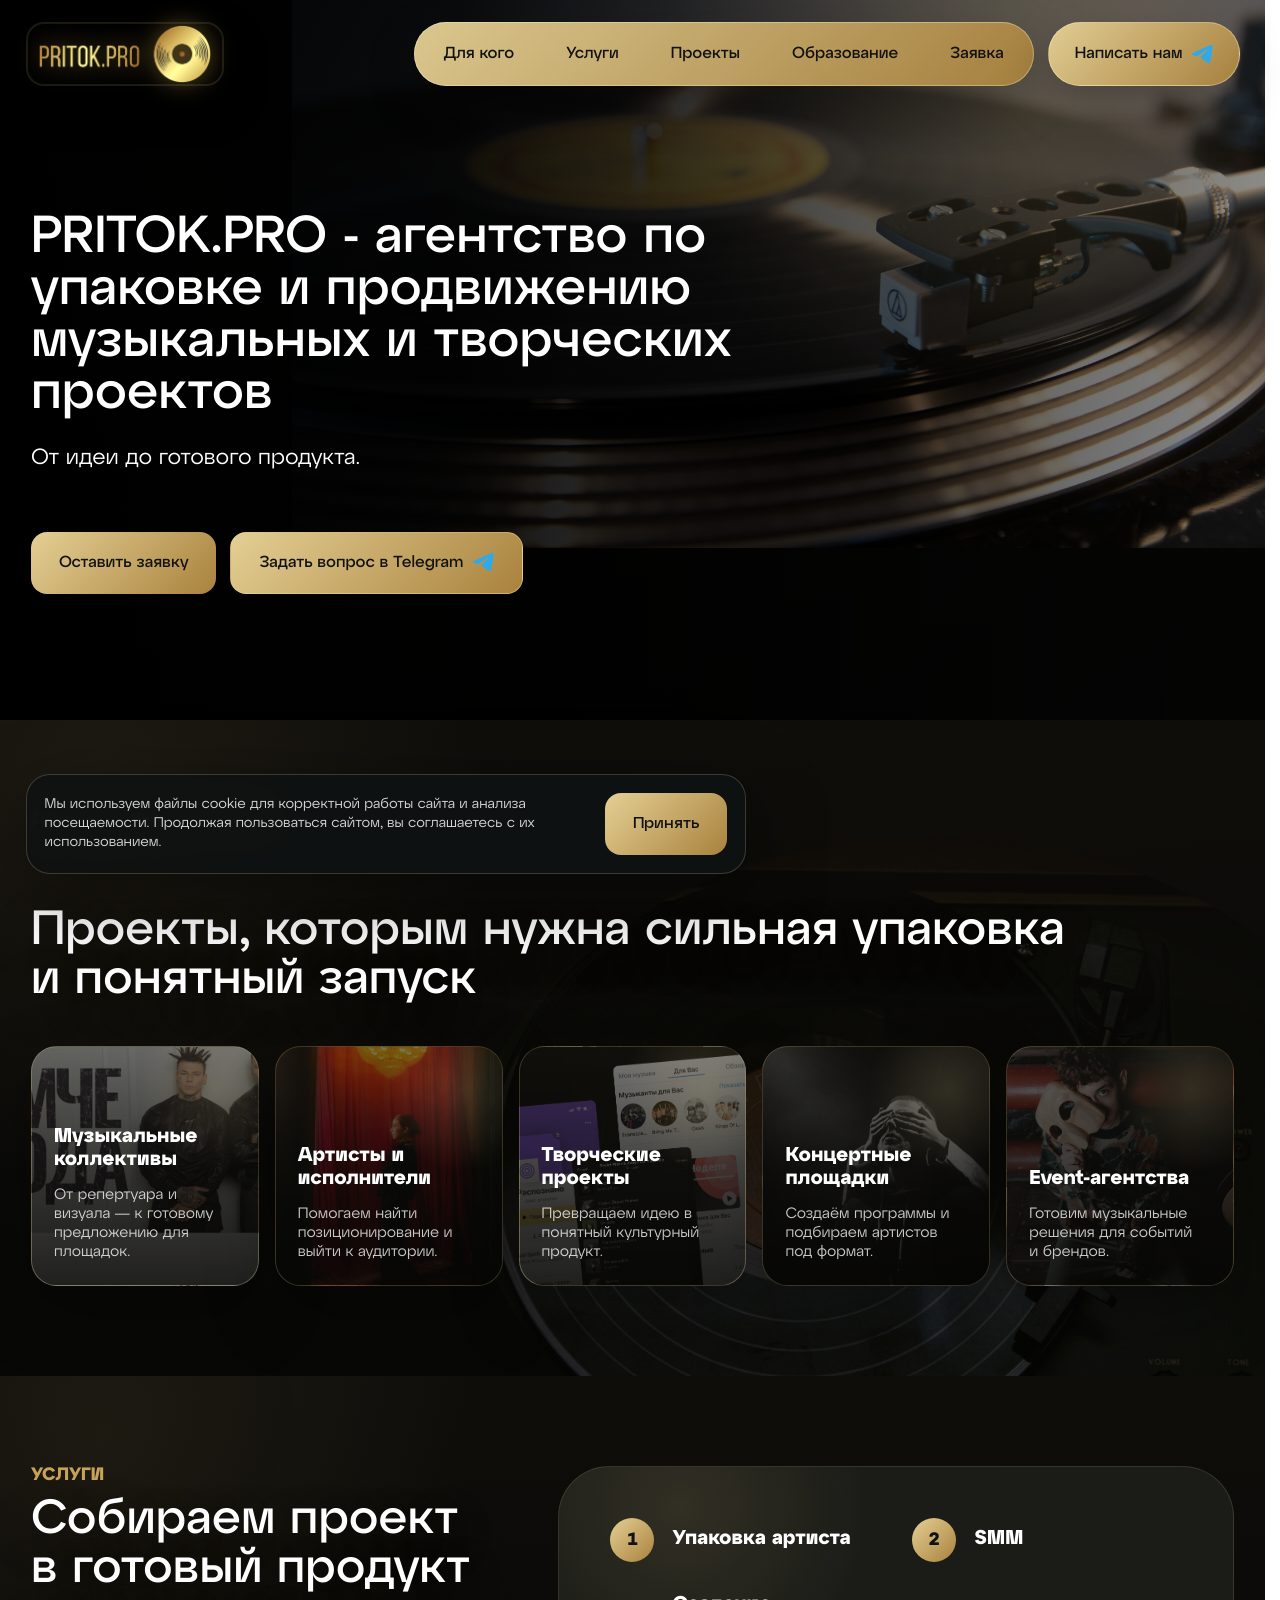
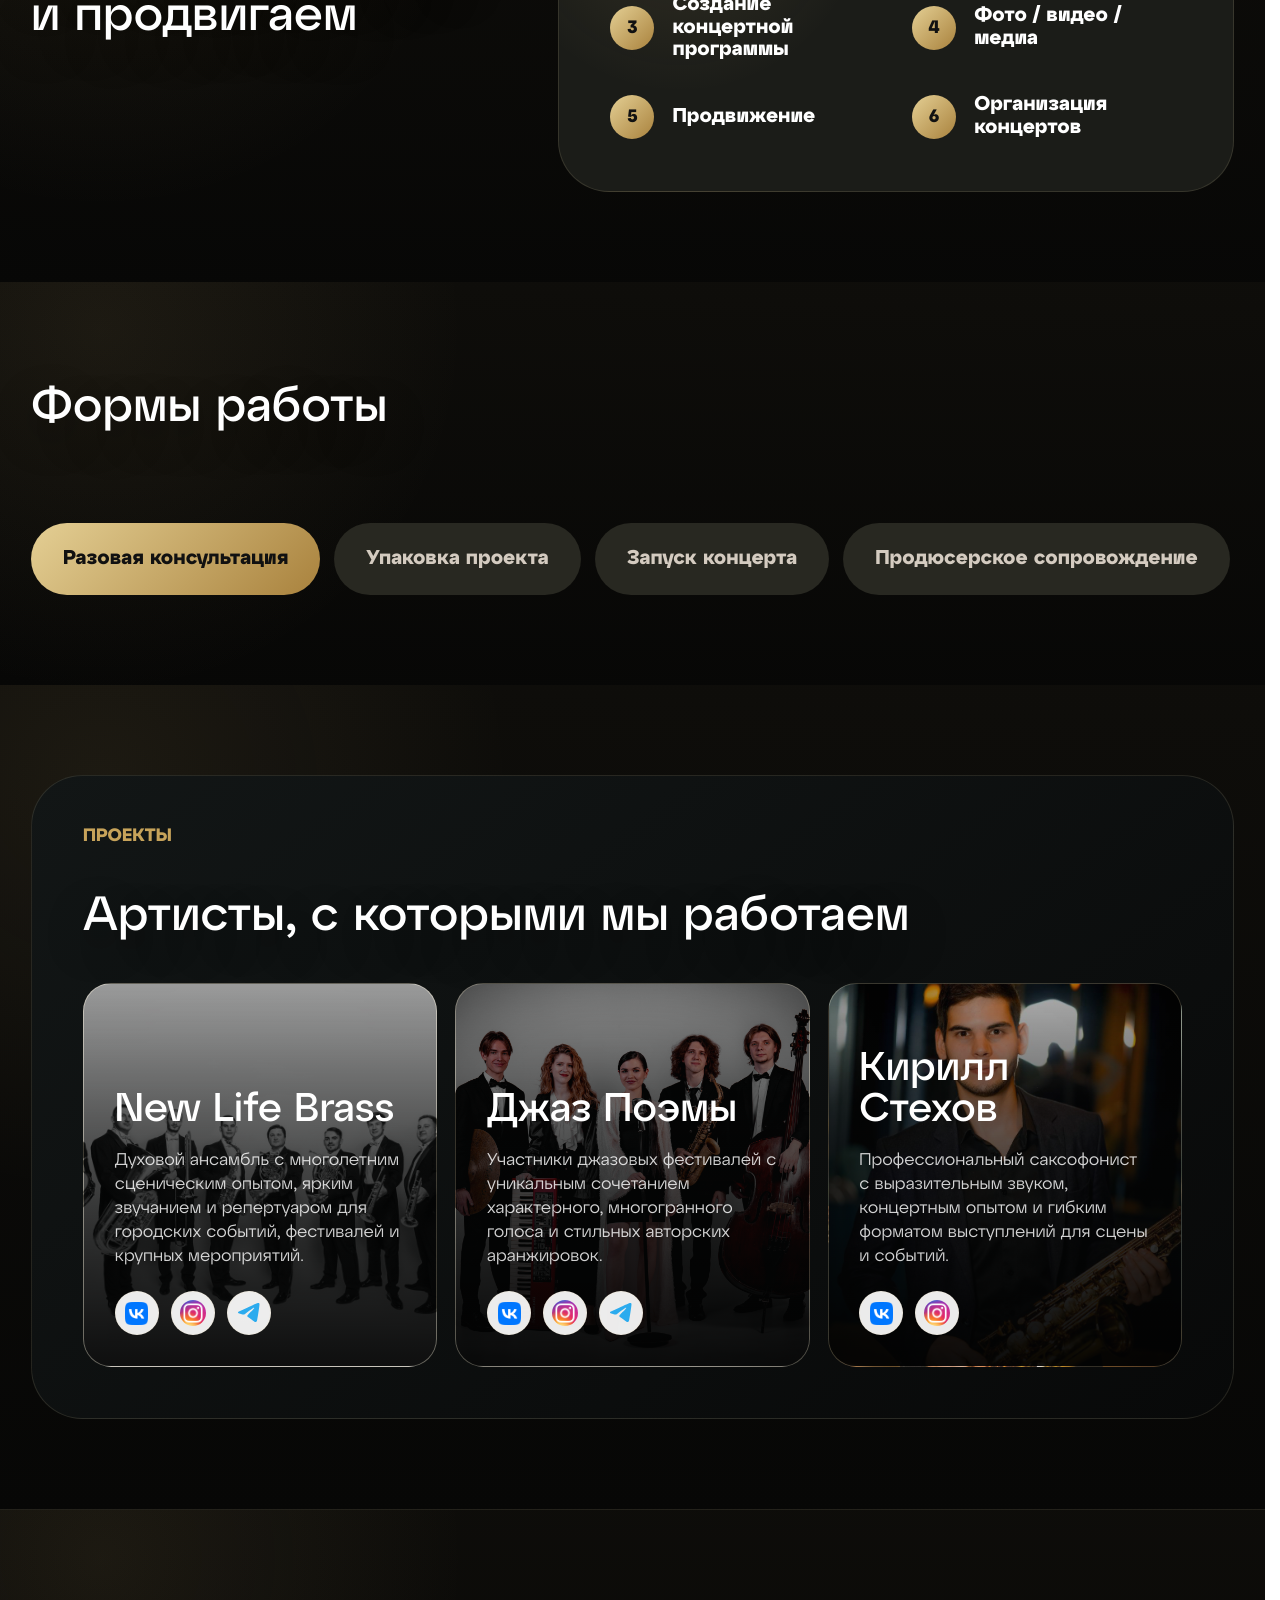
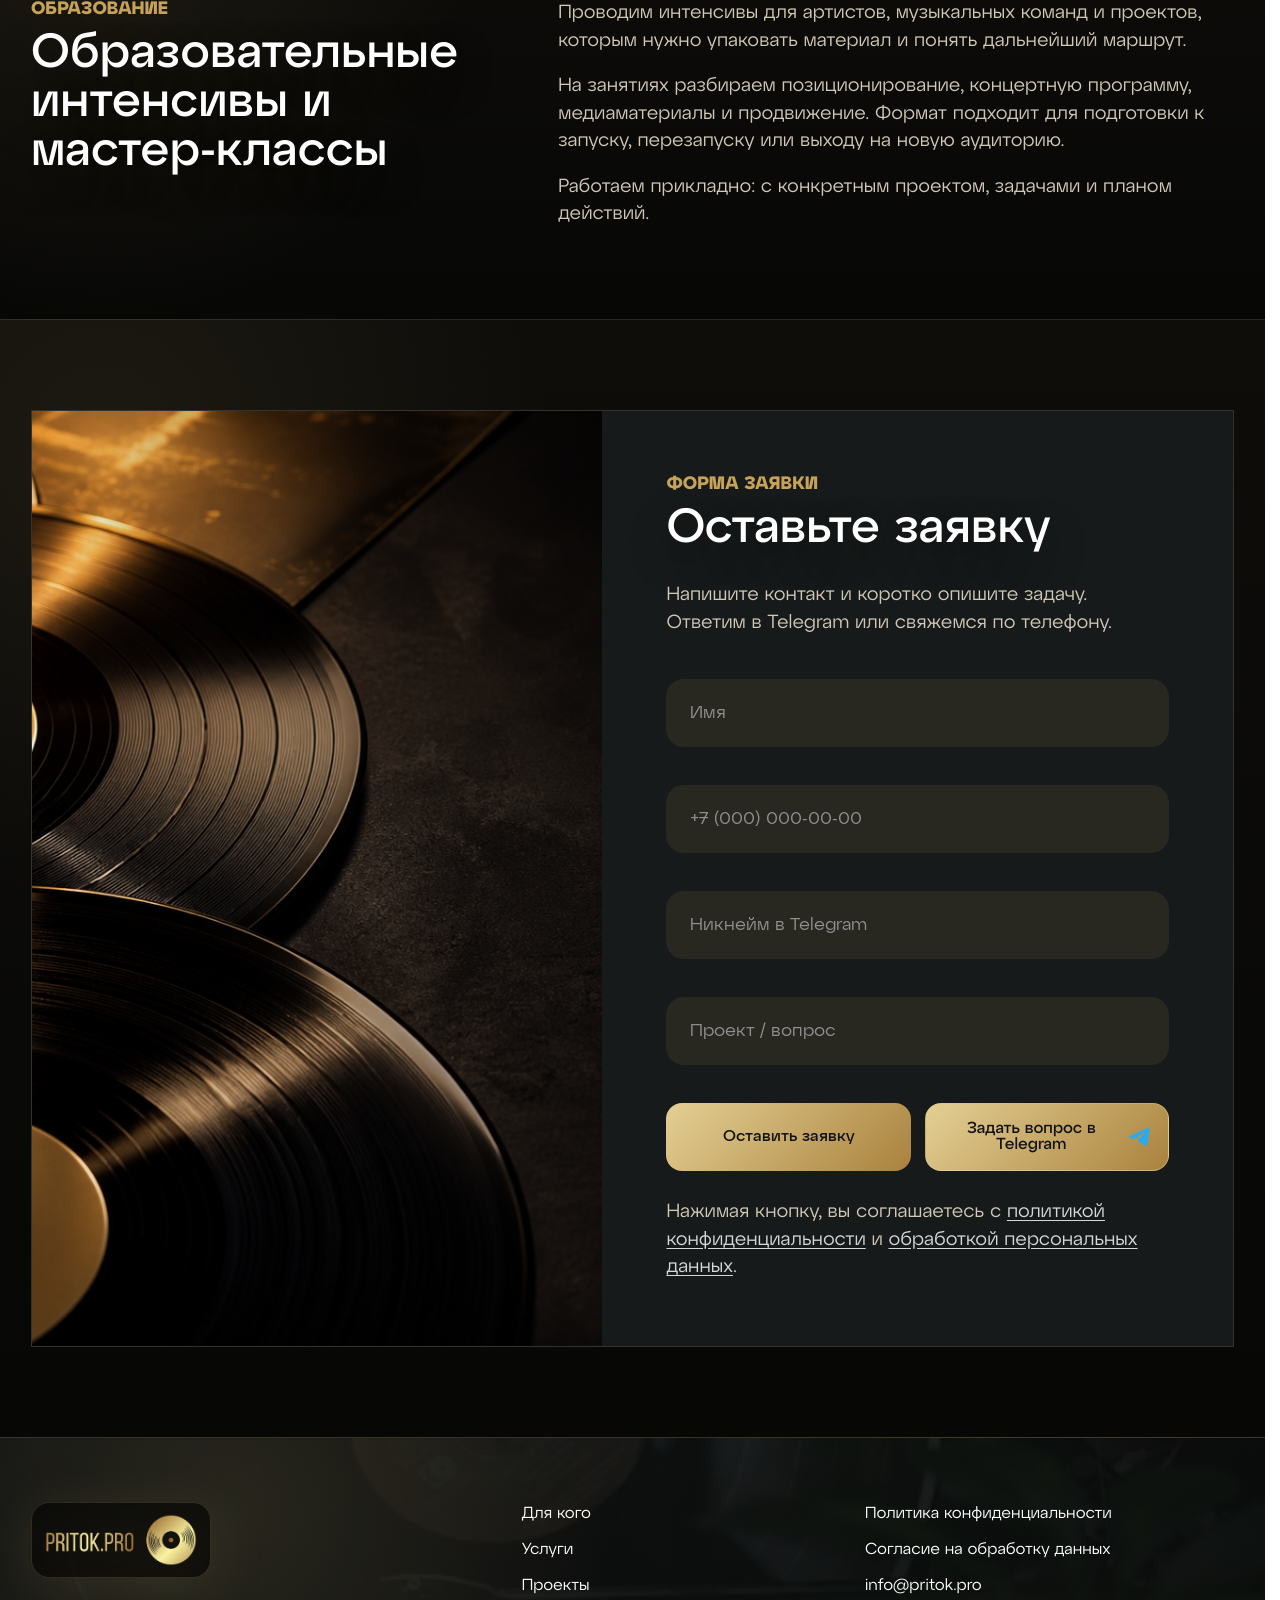
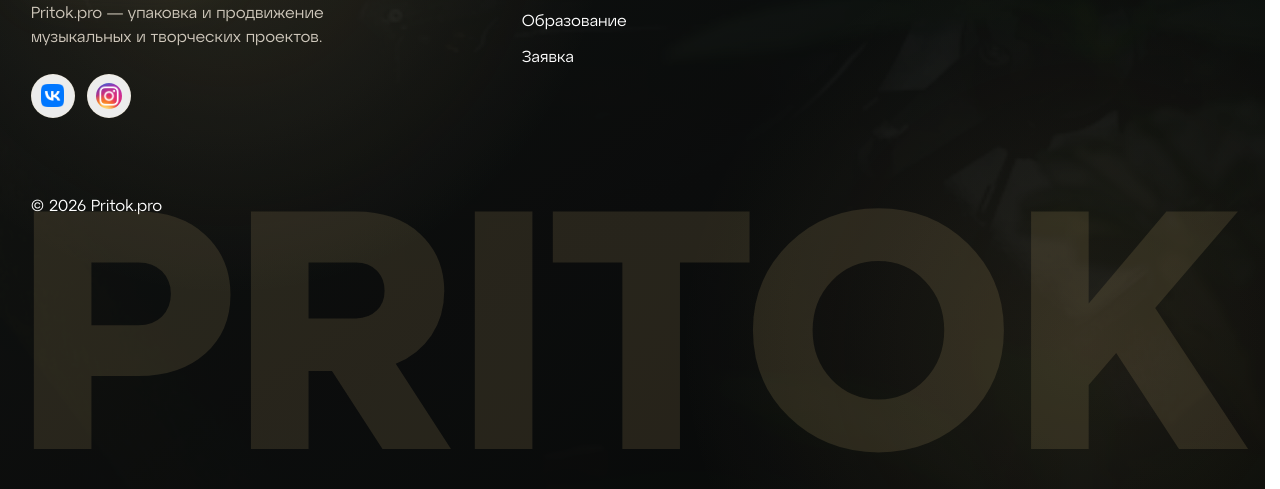
==== commit 1383b539: "Deploy artist cards and fix social icons" ====
--- a/index.html
+++ b/index.html
@@ -45,7 +45,7 @@
     </div>
     <div class="service-menu__socials" aria-label="Социальные сети">
       <a class="service-menu__social-link" href="https://vk.ru/pitokpro" target="_blank" rel="noreferrer" aria-label="ВКонтакте Pritok.pro">
-        <img class="vk-icon" src="assets/VK_Compact_Logo_(2021-present).svg.webp" alt="" aria-hidden="true">
+        <img class="vk-icon" src="assets/vk-icon.webp" alt="" aria-hidden="true">
       </a>
       <a class="service-menu__social-link" href="https://www.instagram.com/pritok.pro/" target="_blank" rel="noreferrer" aria-label="Instagram Pritok.pro">
         <img class="instagram-icon" src="assets/Instagram_icon.png.webp" alt="" aria-hidden="true">
@@ -147,7 +147,7 @@
               <p>Духовой ансамбль с многолетним сценическим опытом, ярким звучанием и репертуаром для городских событий, фестивалей и крупных мероприятий.</p>
               <div class="artist-socials" aria-label="Социальные сети New Life Brass">
                 <a href="https://vk.ru/newlifebrass" target="_blank" rel="noreferrer" aria-label="ВКонтакте New Life Brass">
-                  <img class="vk-icon" src="assets/VK_Compact_Logo_(2021-present).svg.webp" alt="" aria-hidden="true">
+                  <img class="vk-icon" src="assets/vk-icon.webp" alt="" aria-hidden="true">
                 </a>
                 <a href="https://www.instagram.com/newlifebrass/" target="_blank" rel="noreferrer" aria-label="Instagram New Life Brass">
                   <img class="instagram-icon" src="assets/Instagram_icon.png.webp" alt="" aria-hidden="true">
@@ -164,7 +164,7 @@
               <p>Участники джазовых фестивалей с уникальным сочетанием характерного, многогранного голоса и стильных авторских аранжировок.</p>
               <div class="artist-socials" aria-label="Социальные сети Джаз Поэмы">
                 <a href="https://vk.ru/jazzpoems" target="_blank" rel="noreferrer" aria-label="ВКонтакте Джаз Поэмы">
-                  <img class="vk-icon" src="assets/VK_Compact_Logo_(2021-present).svg.webp" alt="" aria-hidden="true">
+                  <img class="vk-icon" src="assets/vk-icon.webp" alt="" aria-hidden="true">
                 </a>
                 <a href="https://www.instagram.com/jazz_bs_poems/" target="_blank" rel="noreferrer" aria-label="Instagram Джаз Поэмы">
                   <img class="instagram-icon" src="assets/Instagram_icon.png.webp" alt="" aria-hidden="true">
@@ -181,7 +181,7 @@
               <p>Профессиональный саксофонист с выразительным звуком, концертным опытом и гибким форматом выступлений для сцены и событий.</p>
               <div class="artist-socials" aria-label="Социальные сети Кирилл Стехов">
                 <a href="https://vk.ru/stekhov" target="_blank" rel="noreferrer" aria-label="ВКонтакте Кирилл Стехов">
-                  <img class="vk-icon" src="assets/VK_Compact_Logo_(2021-present).svg.webp" alt="" aria-hidden="true">
+                  <img class="vk-icon" src="assets/vk-icon.webp" alt="" aria-hidden="true">
                 </a>
                 <a href="https://instagram.com/stekhof" target="_blank" rel="noreferrer" aria-label="Instagram Кирилл Стехов">
                   <img class="instagram-icon" src="assets/Instagram_icon.png.webp" alt="" aria-hidden="true">
@@ -256,7 +256,7 @@
         <p>Pritok.pro — упаковка и продвижение музыкальных и творческих проектов.</p>
         <div class="footer-socials" aria-label="Социальные сети Pritok.pro">
           <a href="https://vk.ru/pitokpro" target="_blank" rel="noreferrer" aria-label="ВКонтакте Pritok.pro">
-            <img class="vk-icon" src="assets/VK_Compact_Logo_(2021-present).svg.webp" alt="" aria-hidden="true">
+            <img class="vk-icon" src="assets/vk-icon.webp" alt="" aria-hidden="true">
           </a>
           <a href="https://www.instagram.com/pritok.pro/" target="_blank" rel="noreferrer" aria-label="Instagram Pritok.pro">
             <img class="instagram-icon" src="assets/Instagram_icon.png.webp" alt="" aria-hidden="true">
--- a/styles.css
+++ b/styles.css
@@ -825,21 +825,21 @@
 .artist-list article:nth-child(1) {
   background-image:
     linear-gradient(180deg, rgba(12, 15, 15, 0.2), rgba(12, 15, 15, 0.78)),
-    url("assets/New Life Brass .JPG");
+    url("assets/artist-new-life-brass.jpg");
   background-position: center 42%;
 }
 
 .artist-list article:nth-child(2) {
   background-image:
     linear-gradient(180deg, rgba(12, 15, 15, 0.2), rgba(12, 15, 15, 0.78)),
-    url("assets/Джаз Поэмы.jpg");
+    url("assets/artist-jazz-poems.jpg");
   background-position: center 36%;
 }
 
 .artist-list article:nth-child(3) {
   background-image:
     linear-gradient(180deg, rgba(12, 15, 15, 0.14), rgba(12, 15, 15, 0.8)),
-    url("assets/Кирилл Стехов .jpeg");
+    url("assets/artist-kirill-stekhov.jpeg");
   background-position: center 30%;
 }
 
@@ -1196,7 +1196,7 @@
   display: block;
   width: 26px;
   height: 26px;
-
+  border-radius: 50%;
   object-fit: cover;
 }
 
